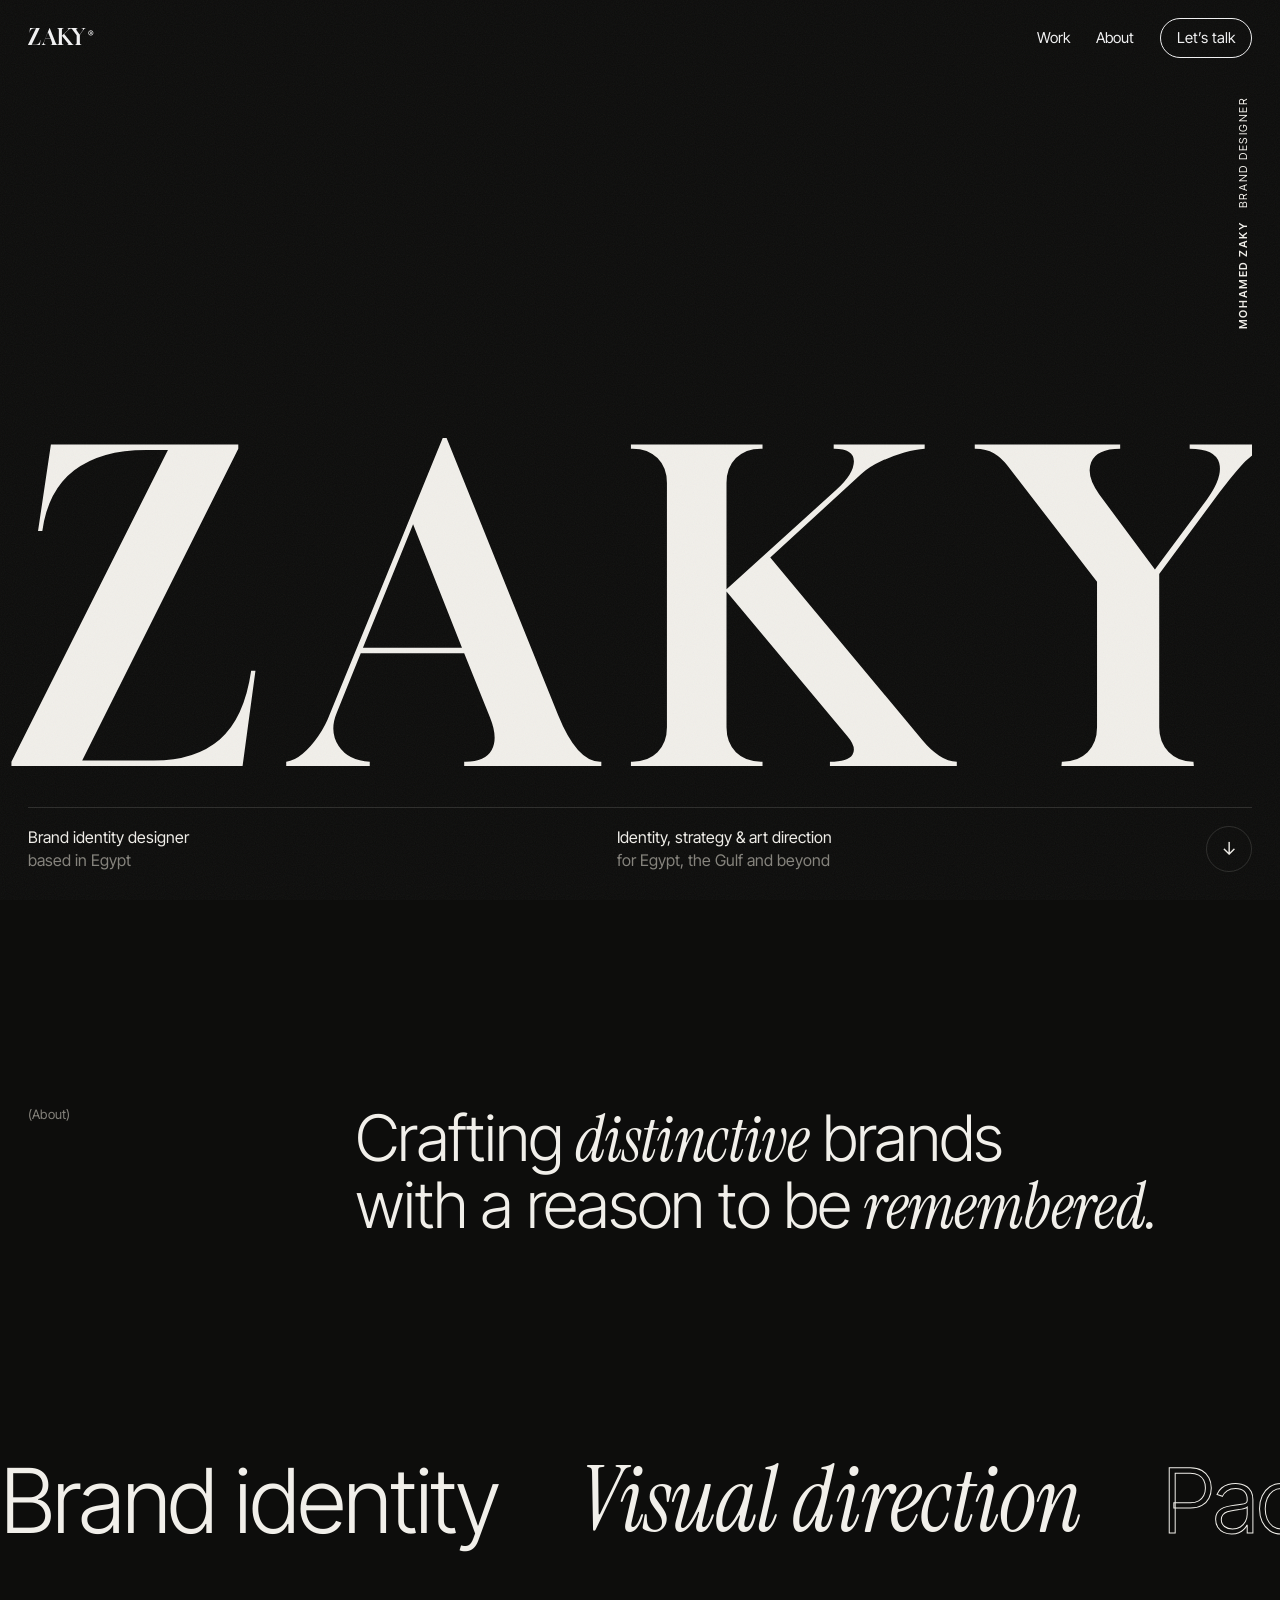
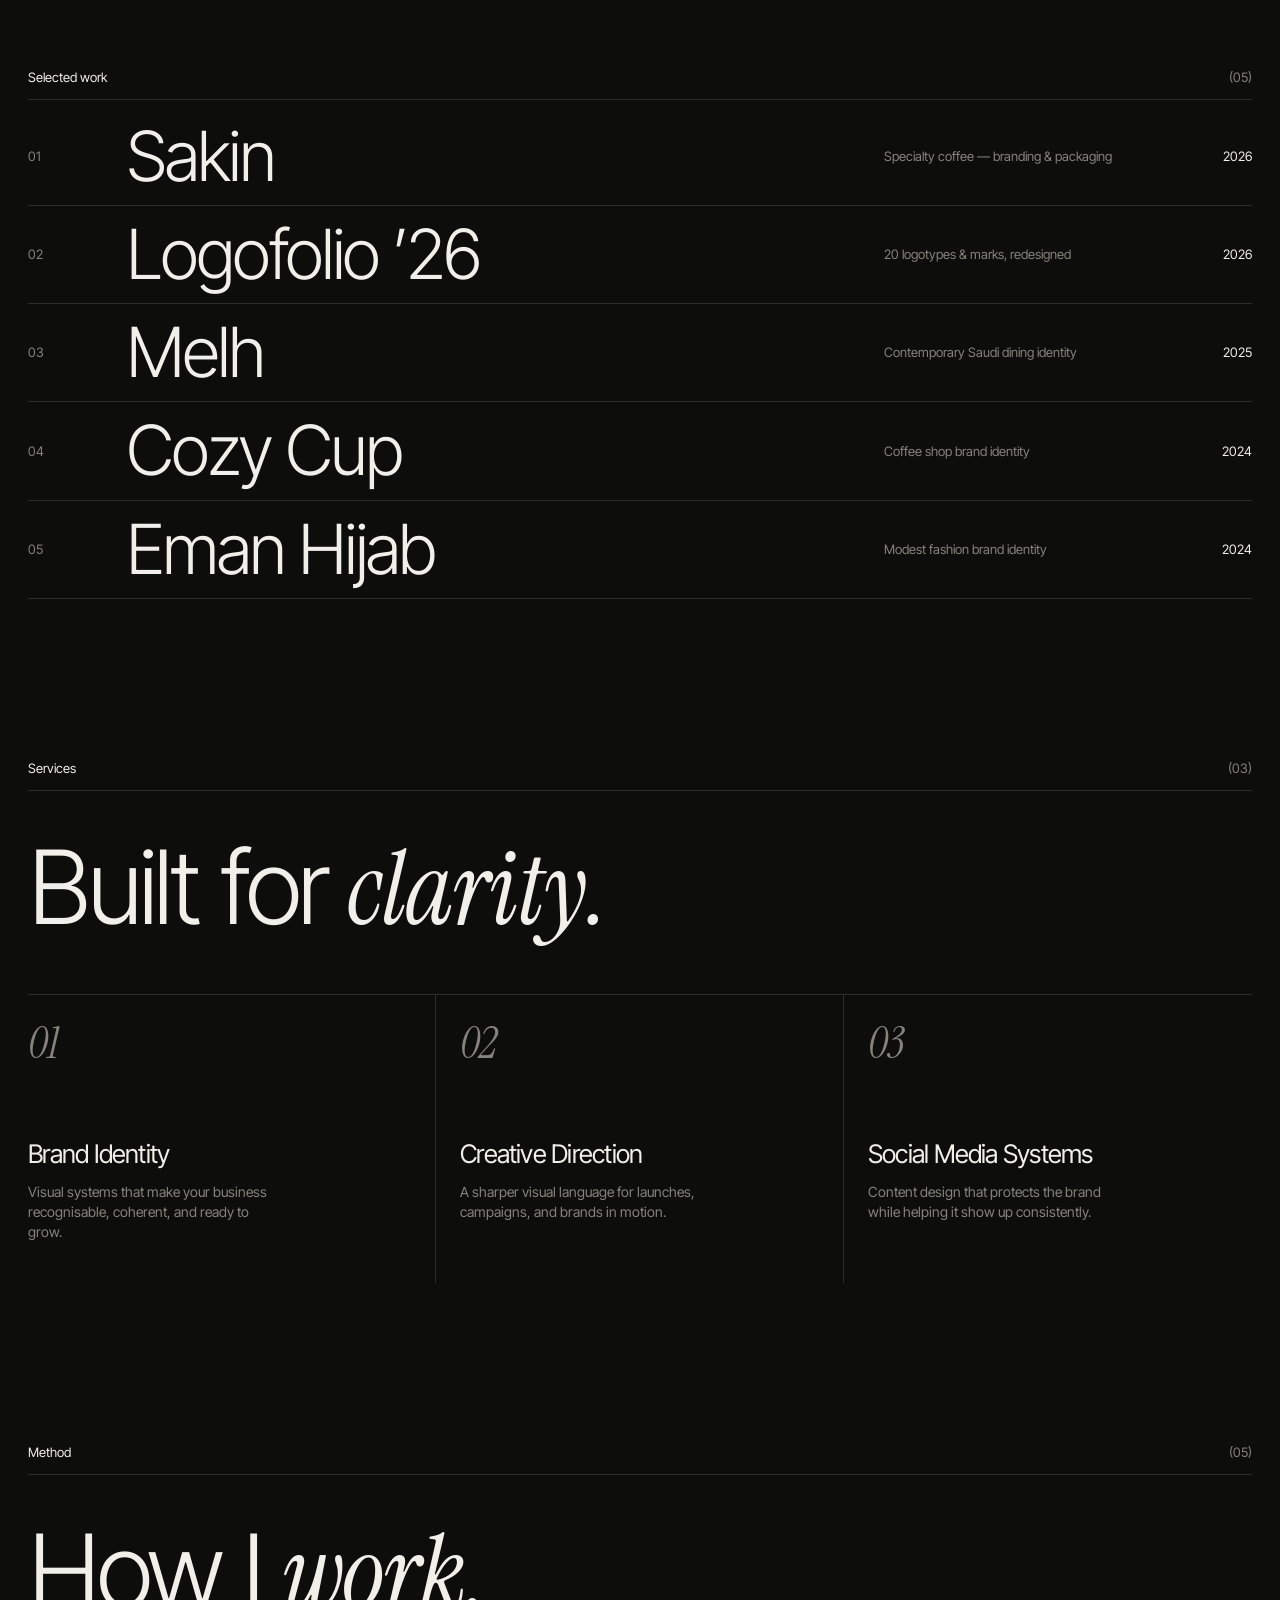
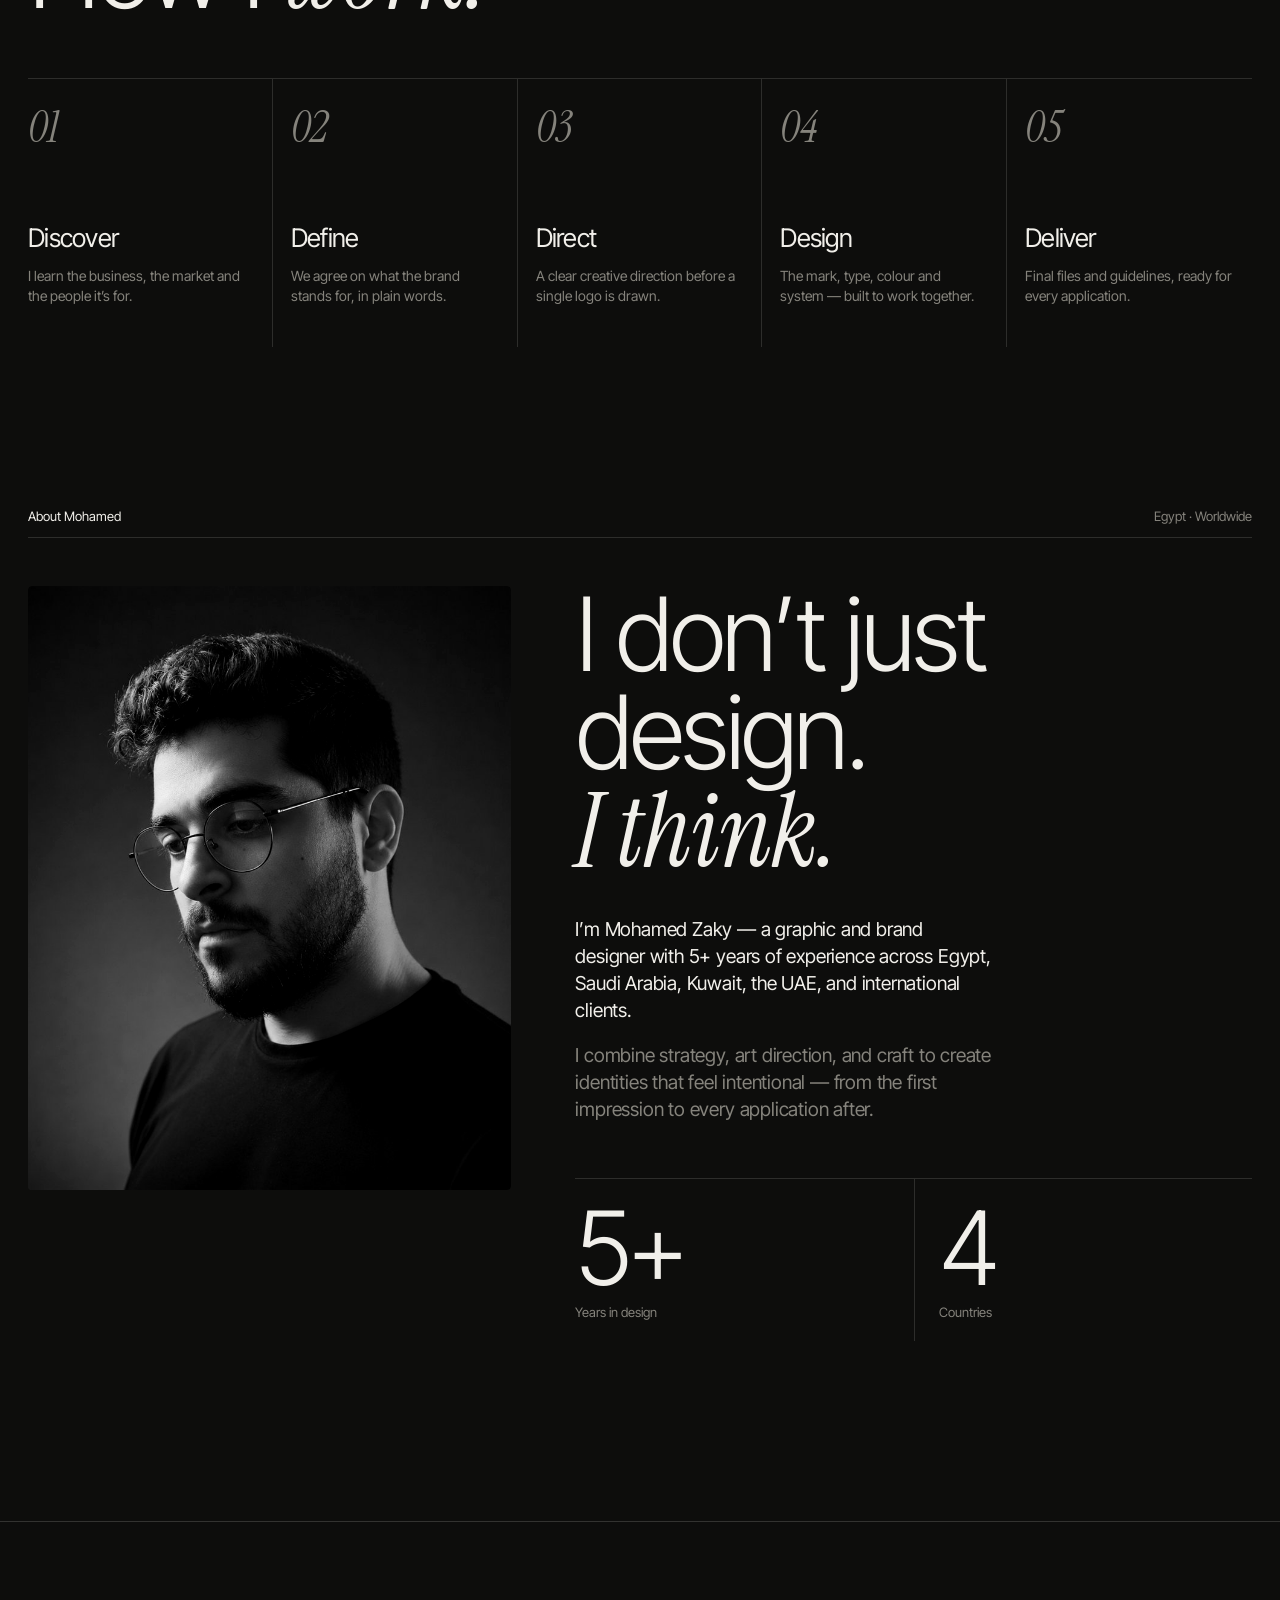
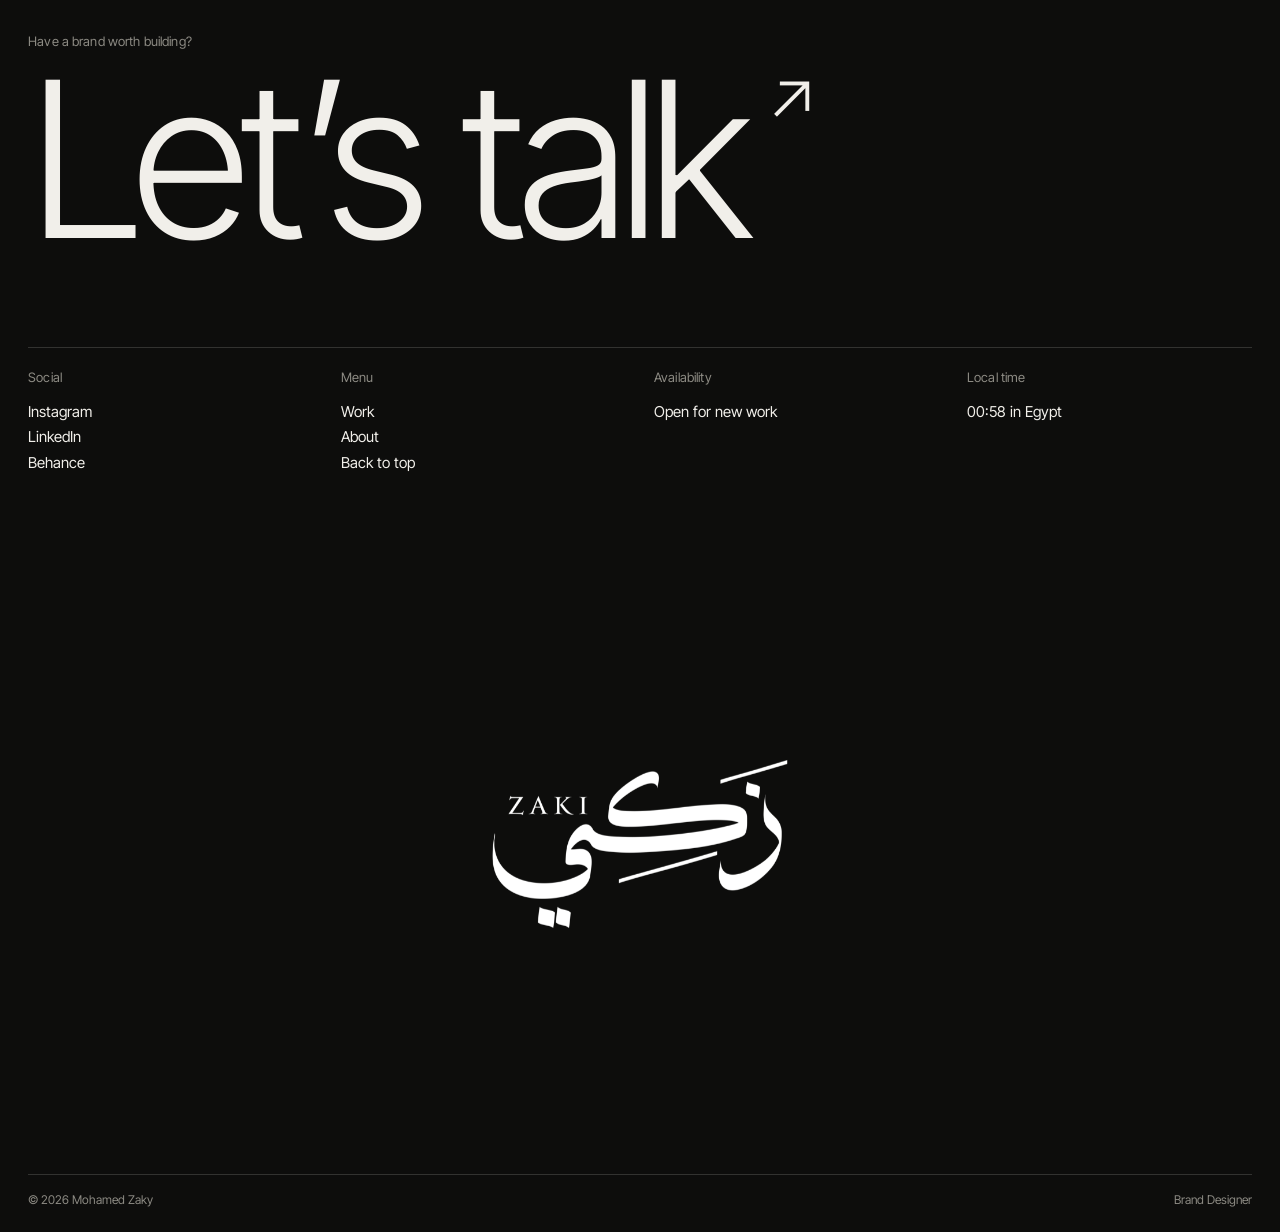
==== index.html @ 4e13d41d "New black & white portfolio based on the ZAKY identity Co-Authored-By: Claude Opus 5.5 <noreply@anth" ====
<!doctype html>
<html lang="en">
<head>
  <meta charset="UTF-8">
  <meta name="viewport" content="width=device-width, initial-scale=1">
  <title>Mohamed Zaky — Brand Identity Designer</title>
  <meta name="description" content="Mohamed Zaky is a brand identity designer from Egypt crafting distinctive identities for brands across Egypt, the Gulf and beyond.">
  <meta name="theme-color" content="#0D0D0C">
  <link rel="icon" href="assets/zaky-mark.png">
  <link rel="preconnect" href="https://fonts.googleapis.com">
  <link rel="preconnect" href="https://fonts.gstatic.com" crossorigin>
  <link href="https://fonts.googleapis.com/css2?family=Gloock&family=Instrument+Serif:ital@0;1&family=Inter+Tight:wght@300;400;500;600&display=swap" rel="stylesheet">
  <link rel="stylesheet" href="styles.css">
</head>
<body>

  <header class="site-header">
    <a class="brand" href="#top" aria-label="Mohamed Zaky — home">ZAKY<sup>®</sup></a>
    <nav class="nav" aria-label="Main">
      <a href="#work">Work</a>
      <a href="#about">About</a>
      <a class="pill" href="#contact">Let’s talk</a>
    </nav>
  </header>

  <main id="top">

    <!-- HERO -->
    <section class="hero">
      <div class="hero-side">
        <span>Mohamed Zaky</span>
        <span>Brand Designer</span>
      </div>
      <h1 class="wordmark" aria-label="Zaky">
        <span class="line"><span>Z</span><span>A</span><span>K</span><span>Y</span></span>
      </h1>
      <div class="hero-meta">
        <p><span>Brand identity designer</span><br><span class="muted">based in Egypt</span></p>
        <p><span>Identity, strategy &amp; art direction</span><br><span class="muted">for Egypt, the Gulf and beyond</span></p>
        <a class="scroll-cue" href="#work" aria-label="Scroll to work">↓</a>
      </div>
    </section>

    <!-- STATEMENT -->
    <section class="statement">
      <p class="label">(About)</p>
      <h2 class="reveal">Crafting <em>distinctive</em> brands<br> with a reason to be <em>remembered.</em></h2>
    </section>

    <!-- MARQUEE -->
    <div class="marquee" aria-hidden="true">
      <div class="marquee-track">
        <span>Brand identity</span><em>Visual direction</em><span class="outline">Packaging</span><span>Logo design</span><em>Social media systems</em><span class="outline">Art direction</span>
        <span>Brand identity</span><em>Visual direction</em><span class="outline">Packaging</span><span>Logo design</span><em>Social media systems</em><span class="outline">Art direction</span>
      </div>
    </div>

    <!-- WORK -->
    <section id="work" class="work">
      <div class="section-bar"><span>Selected work</span><span id="workCount">(00)</span></div>
      <ul class="work-list" id="workList"></ul>
      <div class="work-preview" id="workPreview" aria-hidden="true"><img alt=""></div>
    </section>

    <!-- SERVICES -->
    <section class="services">
      <div class="section-bar"><span>Services</span><span>(03)</span></div>
      <h2 class="big reveal">Built for <em>clarity.</em></h2>
      <div class="service-grid">
        <article class="reveal">
          <span class="num">01</span>
          <h3>Brand Identity</h3>
          <p>Visual systems that make your business recognisable, coherent, and ready to grow.</p>
        </article>
        <article class="reveal">
          <span class="num">02</span>
          <h3>Creative Direction</h3>
          <p>A sharper visual language for launches, campaigns, and brands in motion.</p>
        </article>
        <article class="reveal">
          <span class="num">03</span>
          <h3>Social Media Systems</h3>
          <p>Content design that protects the brand while helping it show up consistently.</p>
        </article>
      </div>
    </section>

    <!-- PROCESS -->
    <section class="process">
      <div class="section-bar"><span>Method</span><span>(05)</span></div>
      <h2 class="big reveal">How I <em>work.</em></h2>
      <ol class="steps">
        <li class="reveal"><span class="num">01</span><h3>Discover</h3><p>I learn the business, the market and the people it’s for.</p></li>
        <li class="reveal"><span class="num">02</span><h3>Define</h3><p>We agree on what the brand stands for, in plain words.</p></li>
        <li class="reveal"><span class="num">03</span><h3>Direct</h3><p>A clear creative direction before a single logo is drawn.</p></li>
        <li class="reveal"><span class="num">04</span><h3>Design</h3><p>The mark, type, colour and system — built to work together.</p></li>
        <li class="reveal"><span class="num">05</span><h3>Deliver</h3><p>Final files and guidelines, ready for every application.</p></li>
      </ol>
    </section>

    <!-- ABOUT -->
    <section id="about" class="about">
      <div class="section-bar"><span>About Mohamed</span><span>Egypt · Worldwide</span></div>
      <div class="about-grid">
        <figure class="portrait reveal">
          <img src="assets/portrait.jpg" alt="Portrait of Mohamed Zaky" loading="lazy">
        </figure>
        <div class="about-copy">
          <h2 class="big reveal">I don’t just design.<br><em>I think.</em></h2>
          <p class="reveal">I’m Mohamed Zaky — a graphic and brand designer with 5+ years of experience across Egypt, Saudi Arabia, Kuwait, the UAE, and international clients.</p>
          <p class="reveal muted">I combine strategy, art direction, and craft to create identities that feel intentional — from the first impression to every application after.</p>
          <div class="stats">
            <div><b>5+</b><span>Years in design</span></div>
            <div><b>4</b><span>Countries</span></div>
          </div>
        </div>
      </div>
    </section>

  </main>

  <!-- CONTACT -->
  <footer id="contact" class="contact">
    <p class="label">Have a brand worth building?</p>
    <a class="talk" href="https://www.instagram.com/mozakydesign/" target="_blank" rel="noopener">Let’s talk <span>↗</span></a>
    <div class="contact-grid">
      <div><span class="label">Social</span>
        <a href="https://www.instagram.com/mozakydesign/" target="_blank" rel="noopener">Instagram</a>
        <a href="https://www.linkedin.com/in/mozakydesign/" target="_blank" rel="noopener">LinkedIn</a>
        <a href="https://www.behance.net/mohamedzaky1" target="_blank" rel="noopener">Behance</a>
      </div>
      <div><span class="label">Menu</span>
        <a href="#work">Work</a><a href="#about">About</a><a href="#top">Back to top</a>
      </div>
      <div><span class="label">Availability</span><span>Open for new work</span></div>
      <div><span class="label">Local time</span><span id="localTime">—</span></div>
    </div>
    <div class="footer-mark">
      <img src="assets/zaky-mark.png" alt="Zaky — Arabic logotype" loading="lazy">
    </div>
    <div class="footer-bar"><span>© <span id="year">2026</span> Mohamed Zaky</span><span>Brand Designer</span></div>
  </footer>

  <script src="main.js"></script>
</body>
</html>
---- styles.css ----
/* ============ Tokens ============ */
:root {
  --paper: #0D0D0C;
  --ink: #F1EFEA;
  --muted: #85837C;
  --line: rgba(241, 239, 234, 0.14);
  --dark: #0D0D0C;
  --dark-ink: #F1EFEA;
  --dark-muted: #8C8A83;
  --dark-line: rgba(241, 239, 234, 0.16);

  --serif: "Instrument Serif", "Times New Roman", serif;
  --display: "Gloock", "Instrument Serif", serif;
  --sans: "Inter Tight", system-ui, -apple-system, sans-serif;

  --gutter: clamp(16px, 2.2vw, 32px);
  --ease: cubic-bezier(.2, .7, .1, 1);
}

* { box-sizing: border-box; margin: 0; padding: 0; }
html { scroll-behavior: smooth; }
body {
  background: var(--paper);
  color: var(--ink);
  font-family: var(--sans);
  font-size: 16px;
  line-height: 1.45;
  -webkit-font-smoothing: antialiased;
  overflow-x: hidden;
}
/* subtle paper grain, like the identity */
body::before {
  content: ""; position: fixed; inset: 0; pointer-events: none; z-index: 100; opacity: .05;
  background-image: url("data:image/svg+xml,%3Csvg xmlns='http://www.w3.org/2000/svg' width='160' height='160'%3E%3Cfilter id='n'%3E%3CfeTurbulence type='fractalNoise' baseFrequency='.9' numOctaves='3' stitchTiles='stitch'/%3E%3C/filter%3E%3Crect width='100%25' height='100%25' filter='url(%23n)'/%3E%3C/svg%3E");
}
a { color: inherit; text-decoration: none; }
img { display: block; max-width: 100%; }
em { font-family: var(--serif); font-style: italic; font-weight: 400; }
.muted { color: var(--muted); }
.label { font-size: 13px; color: var(--muted); letter-spacing: .01em; }

/* ============ Header ============ */
.site-header {
  position: fixed; top: 0; left: 0; right: 0; z-index: 50;
  display: flex; justify-content: space-between; align-items: center;
  padding: 18px var(--gutter);
  mix-blend-mode: difference; color: #fff;
}
.brand { font-family: var(--display); font-size: 22px; letter-spacing: .02em; }
.brand sup { font-family: var(--sans); font-size: 9px; margin-left: 2px; }
.nav { display: flex; align-items: center; gap: 26px; font-size: 15px; }
.nav a { position: relative; }
.nav a:not(.pill)::after {
  content: ""; position: absolute; left: 0; right: 0; bottom: -3px; height: 1px;
  background: currentColor; transform: scaleX(0); transform-origin: right; transition: transform .4s var(--ease);
}
.nav a:not(.pill):hover::after { transform: scaleX(1); transform-origin: left; }
.pill { border: 1px solid currentColor; border-radius: 99px; padding: 8px 16px; transition: background .3s, color .3s; }
.pill:hover { background: #fff; color: #000; }

/* ============ Hero ============ */
.hero {
  min-height: 100svh; position: relative;
  display: flex; flex-direction: column; justify-content: flex-end;
  padding: 90px var(--gutter) 28px;
}
.wordmark {
  font-family: var(--display); font-weight: 400;
  font-size: clamp(120px, 33.5vw, 620px);
  line-height: .78; letter-spacing: -0.02em;
  margin-left: -0.04em;
}
.wordmark .line { display: flex; justify-content: space-between; overflow: hidden; padding-top: .06em; }
.wordmark .line > span { display: inline-block; transform: translateY(105%); animation: rise 1.1s var(--ease) forwards; }
.wordmark .line > span:nth-child(2) { animation-delay: .08s; }
.wordmark .line > span:nth-child(3) { animation-delay: .16s; }
.wordmark .line > span:nth-child(4) { animation-delay: .24s; }
@keyframes rise { to { transform: translateY(0); } }

.hero-side {
  position: absolute; right: var(--gutter); top: 96px;
  writing-mode: vertical-rl; transform: rotate(180deg);
  display: flex; gap: 14px; font-size: 11px; letter-spacing: .14em; text-transform: uppercase;
}
.hero-side span:first-child { font-weight: 600; }

.hero-meta {
  display: grid; grid-template-columns: 1fr 1fr auto; gap: var(--gutter); align-items: end;
  margin-top: 34px; padding-top: 18px; border-top: 1px solid var(--line);
  font-size: clamp(15px, 1.25vw, 19px);
  opacity: 0; animation: fade 1s .7s forwards;
}
.scroll-cue {
  width: 46px; height: 46px; border-radius: 50%; border: 1px solid var(--line);
  display: grid; place-items: center; font-size: 18px; transition: background .3s, color .3s;
}
.scroll-cue:hover { background: var(--ink); color: var(--paper); }
@keyframes fade { to { opacity: 1; } }

/* ============ Statement ============ */
.statement { padding: clamp(100px, 16vw, 220px) var(--gutter); display: grid; grid-template-columns: 1fr 3fr; gap: var(--gutter); }
.statement h2 {
  font-family: var(--sans); font-weight: 300;
  font-size: clamp(34px, 5vw, 80px); line-height: 1.02; letter-spacing: -0.035em;
}
.statement h2 em { letter-spacing: -0.01em; }

/* ============ Marquee ============ */
.marquee { overflow: hidden; padding: 10px 0 40px; white-space: nowrap; }
.marquee-track { display: inline-flex; gap: .45em; animation: marquee 38s linear infinite; font-size: clamp(44px, 7vw, 120px); line-height: 1.05; letter-spacing: -0.035em; font-weight: 300; }
.marquee-track > * { padding-right: .45em; }
.marquee-track em { letter-spacing: -0.01em; }
.marquee .outline { color: transparent; -webkit-text-stroke: 1px var(--ink); }
@keyframes marquee { to { transform: translateX(-50%); } }

/* ============ Section bar ============ */
.section-bar {
  display: flex; justify-content: space-between; align-items: baseline;
  font-size: 13px; padding-bottom: 12px; border-bottom: 1px solid var(--line); margin-bottom: 8px;
}
.section-bar span:last-child { color: var(--muted); }
.big { font-family: var(--sans); font-weight: 300; font-size: clamp(48px, 8vw, 130px); line-height: .95; letter-spacing: -0.045em; margin: 48px 0 56px; }
.big em { letter-spacing: -0.01em; }

/* ============ Work ============ */
.work { padding: 80px var(--gutter) 40px; position: relative; }
.work-list { list-style: none; }
.work-item a {
  display: grid; grid-template-columns: 70px 1fr minmax(160px, 22%) 70px; align-items: center; gap: var(--gutter);
  padding: 14px 0; border-bottom: 1px solid var(--line);
  transition: padding .5s var(--ease), color .3s;
}
.work-item .idx { font-size: 13px; color: var(--muted); }
.work-item h3 { font-weight: 300; font-size: clamp(36px, 5.4vw, 88px); line-height: 1; letter-spacing: -0.045em; transition: transform .5s var(--ease); }
.work-item .desc { font-size: 13px; color: var(--muted); }
.work-item .year { font-size: 13px; text-align: right; }
.work-item .thumb { display: none; }
.work-list:hover .work-item a { color: rgba(241,239,234,.25); }
.work-list .work-item a:hover { color: var(--ink); }
.work-item a:hover h3 { transform: translateX(14px); font-family: var(--serif); font-style: italic; letter-spacing: -0.02em; }

.work-preview {
  position: fixed; left: 0; top: 0; z-index: 40; pointer-events: none;
  width: clamp(260px, 26vw, 420px); aspect-ratio: 4 / 3; overflow: hidden; border-radius: 4px;
  opacity: 0; transform: translate(-50%, -50%) scale(.85); transition: opacity .3s, transform .4s var(--ease);
}
.work-preview.on { opacity: 1; transform: translate(-50%, -50%) scale(1); }
.work-preview img { width: 100%; height: 100%; object-fit: cover; }

/* ============ Services ============ */
.services, .process, .about { padding: 120px var(--gutter) 40px; }
.service-grid { display: grid; grid-template-columns: repeat(3, 1fr); border-top: 1px solid var(--line); }
.service-grid article { padding: 26px 24px 40px 0; border-right: 1px solid var(--line); }
.service-grid article + article { padding-left: 24px; }
.service-grid article:last-child { border-right: 0; }
.num { font-family: var(--serif); font-style: italic; font-size: 44px; line-height: 1; display: block; margin-bottom: 70px; color: var(--muted); }
.service-grid h3, .steps h3 { font-weight: 400; font-size: clamp(22px, 2vw, 30px); letter-spacing: -0.03em; margin-bottom: 10px; }
.service-grid p, .steps p { color: var(--muted); font-size: 14px; max-width: 32ch; }

/* ============ Process ============ */
.steps { list-style: none; display: grid; grid-template-columns: repeat(5, 1fr); border-top: 1px solid var(--line); }
.steps li { padding: 26px 18px 40px 0; border-right: 1px solid var(--line); }
.steps li + li { padding-left: 18px; }
.steps li:last-child { border-right: 0; }

/* ============ About ============ */
.about-grid { display: grid; grid-template-columns: 5fr 7fr; gap: clamp(24px, 5vw, 90px); margin-top: 48px; align-items: start; }
.portrait { aspect-ratio: 4 / 5; overflow: hidden; border-radius: 4px; background: #1a1a18; }
.portrait img { width: 100%; height: 100%; object-fit: cover; filter: grayscale(1) contrast(1.05); transition: transform 1.2s var(--ease); }
.portrait:hover img { transform: scale(1.04); }
.about-copy .big { margin-top: 0; margin-bottom: 36px; }
.about-copy p { font-size: clamp(17px, 1.5vw, 22px); line-height: 1.4; max-width: 38ch; margin-bottom: 18px; letter-spacing: -0.01em; }
.stats { display: grid; grid-template-columns: repeat(2, 1fr); margin-top: 56px; border-top: 1px solid var(--line); }
.stats div { padding: 18px 0; }
.stats div + div { border-left: 1px solid var(--line); padding-left: 24px; }
.stats b { display: block; font-weight: 300; font-size: clamp(64px, 8vw, 120px); line-height: 1; letter-spacing: -0.06em; }
.stats span { font-size: 13px; color: var(--muted); }

/* ============ Contact / Footer (dark) ============ */
.contact {
  background: var(--dark); color: var(--dark-ink); border-top: 1px solid var(--dark-line);
  margin-top: 140px; padding: 110px var(--gutter) 24px;
}
.contact .label { color: var(--dark-muted); display: block; margin-bottom: 10px; }
.talk { display: inline-flex; align-items: flex-start; gap: .1em; font-weight: 300; font-size: clamp(80px, 17vw, 300px); line-height: .9; letter-spacing: -0.06em; transition: font-style .3s; }
.talk span { font-size: .3em; margin-top: .25em; transition: transform .5s var(--ease); }
.talk:hover span { transform: translate(8px, -8px); }
.talk:hover { font-family: var(--serif); font-style: italic; letter-spacing: -0.03em; }
.contact-grid { display: grid; grid-template-columns: repeat(4, 1fr); gap: var(--gutter); margin-top: 90px; padding-top: 20px; border-top: 1px solid var(--dark-line); font-size: 15px; }
.contact-grid > div { display: flex; flex-direction: column; gap: 4px; }
.contact-grid a:hover { text-decoration: underline; text-underline-offset: 3px; }
.footer-mark { display: flex; justify-content: center; padding: 110px 0 70px; }
.footer-mark img { width: min(520px, 70vw); mix-blend-mode: screen; }
.footer-bar { display: flex; justify-content: space-between; font-size: 12px; color: var(--dark-muted); border-top: 1px solid var(--dark-line); padding-top: 16px; }

/* ============ Reveal ============ */
.reveal { opacity: 0; transform: translateY(30px); transition: opacity 1s var(--ease), transform 1s var(--ease); }
.reveal.in { opacity: 1; transform: none; }

/* ============ Responsive ============ */
@media (max-width: 900px) {
  .statement { grid-template-columns: 1fr; }
  .service-grid, .steps { grid-template-columns: 1fr; }
  .service-grid article, .steps li { border-right: 0; border-bottom: 1px solid var(--line); padding: 22px 0 30px !important; display: grid; grid-template-columns: 70px 1fr; column-gap: 12px; }
  .service-grid .num, .steps .num { margin: 0; grid-row: span 2; font-size: 34px; }
  .about-grid { grid-template-columns: 1fr; }
  .portrait { max-width: 460px; }
  .contact-grid { grid-template-columns: 1fr 1fr; row-gap: 32px; }
}
@media (max-width: 640px) {
  .nav { gap: 16px; font-size: 14px; }
  .nav a[href="#about"] { display: none; }
  .hero-side { display: none; }
  .hero { min-height: 72svh; padding-top: 120px; }
  .hero-meta { grid-template-columns: 1fr; gap: 14px; }
  .scroll-cue { display: none; }
  .work-item a { grid-template-columns: 1fr auto; row-gap: 8px; padding: 18px 0; }
  .work-item .idx { display: none; }
  .work-item .desc { grid-column: 1; }
  .work-item .year { grid-row: 1; grid-column: 2; }
  .work-item .thumb { display: block; grid-column: 1 / -1; grid-row: 3; aspect-ratio: 16 / 10; overflow: hidden; border-radius: 4px; }
  .work-item .thumb img { width: 100%; height: 100%; object-fit: cover; }
  .work-list:hover .work-item a { color: inherit; }
  .stats div + div { padding-left: 16px; }
}
@media (prefers-reduced-motion: reduce) {
  *, *::before, *::after { animation-duration: .01ms !important; animation-iteration-count: 1 !important; transition-duration: .01ms !important; }
  .reveal { opacity: 1; transform: none; }
}
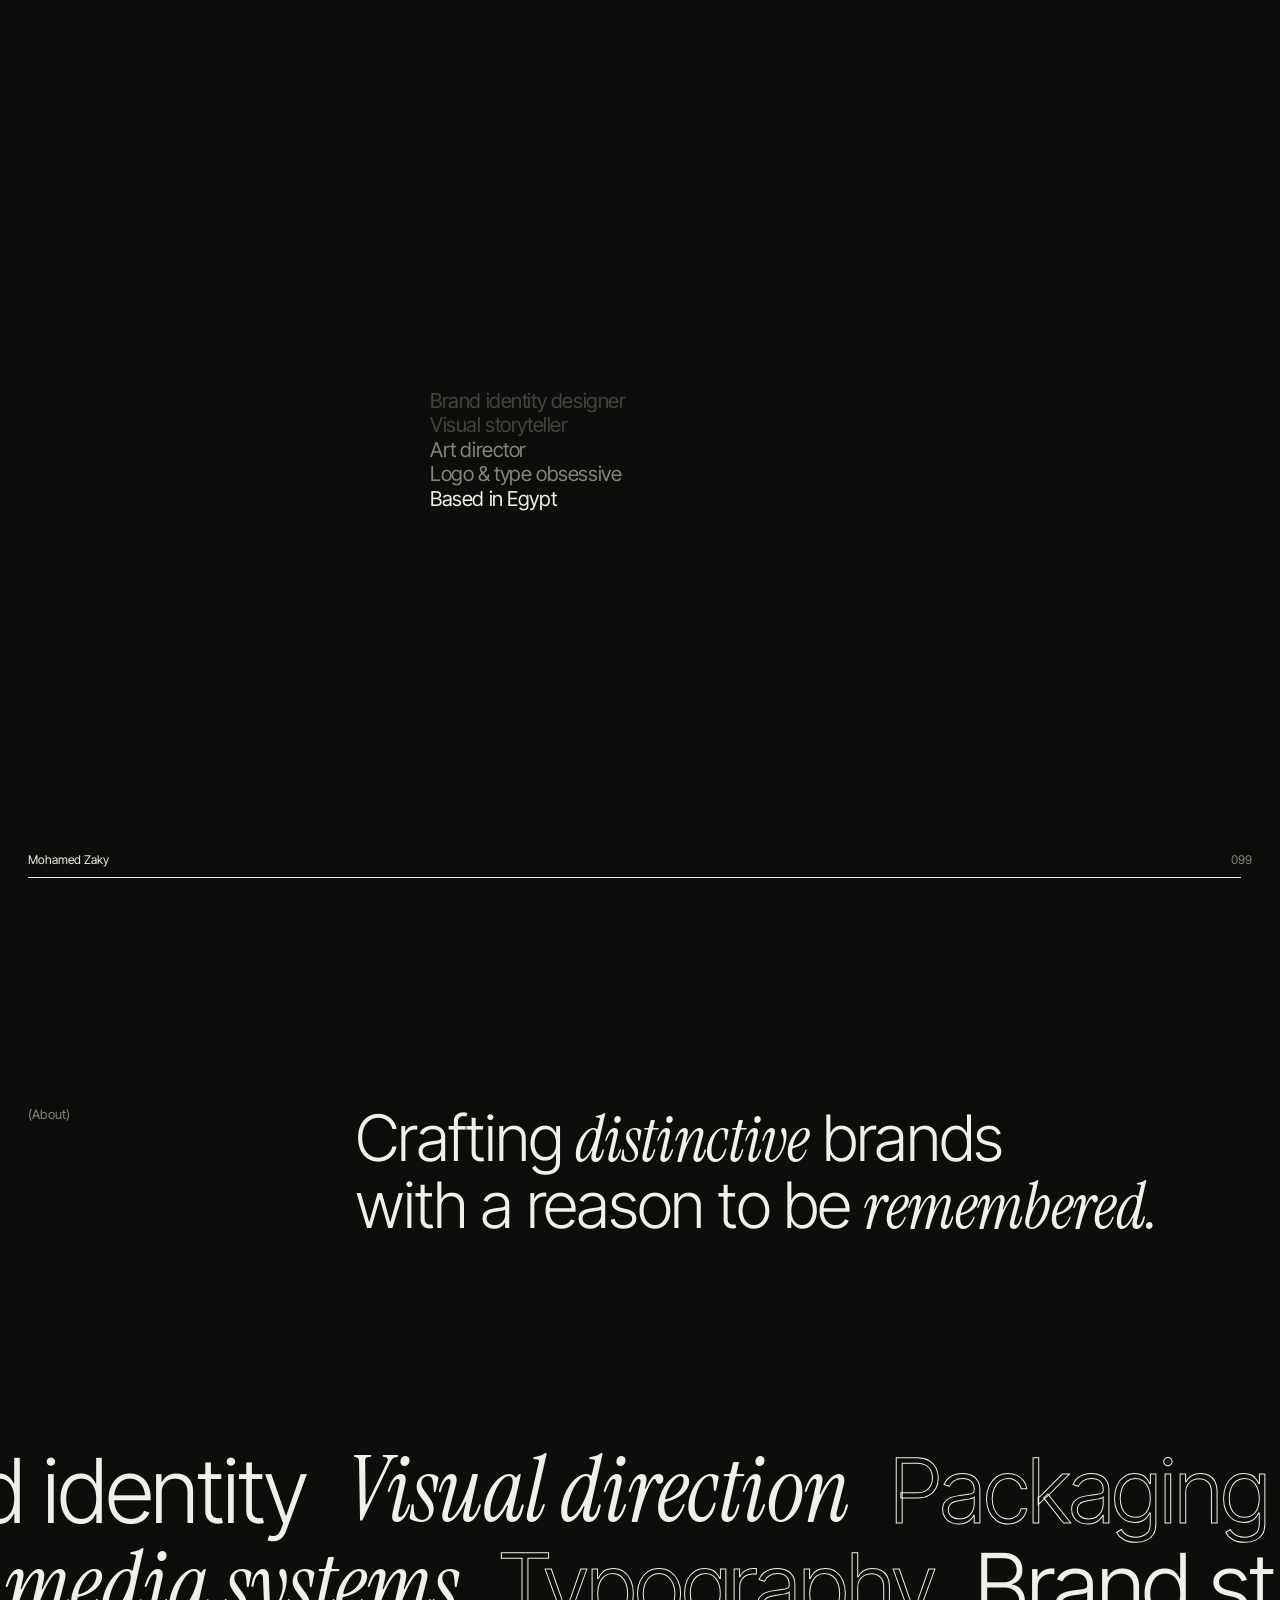
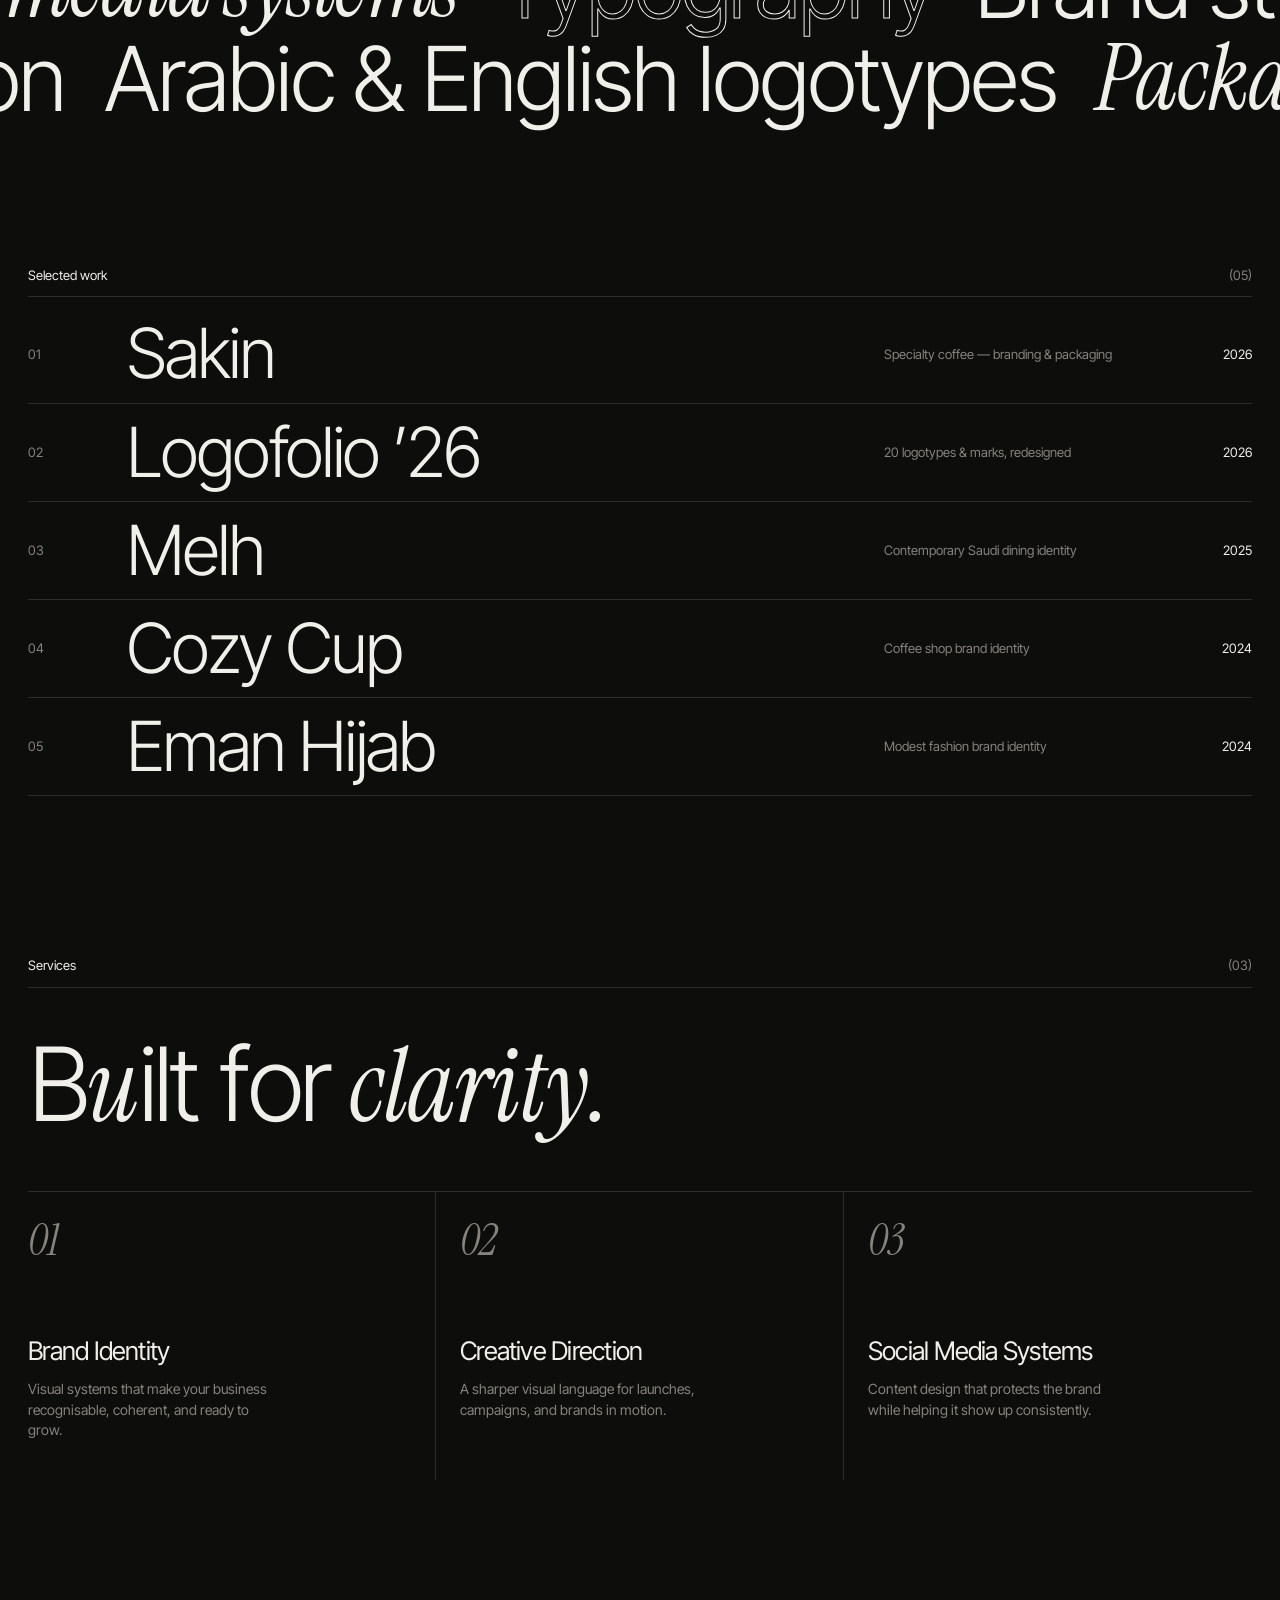
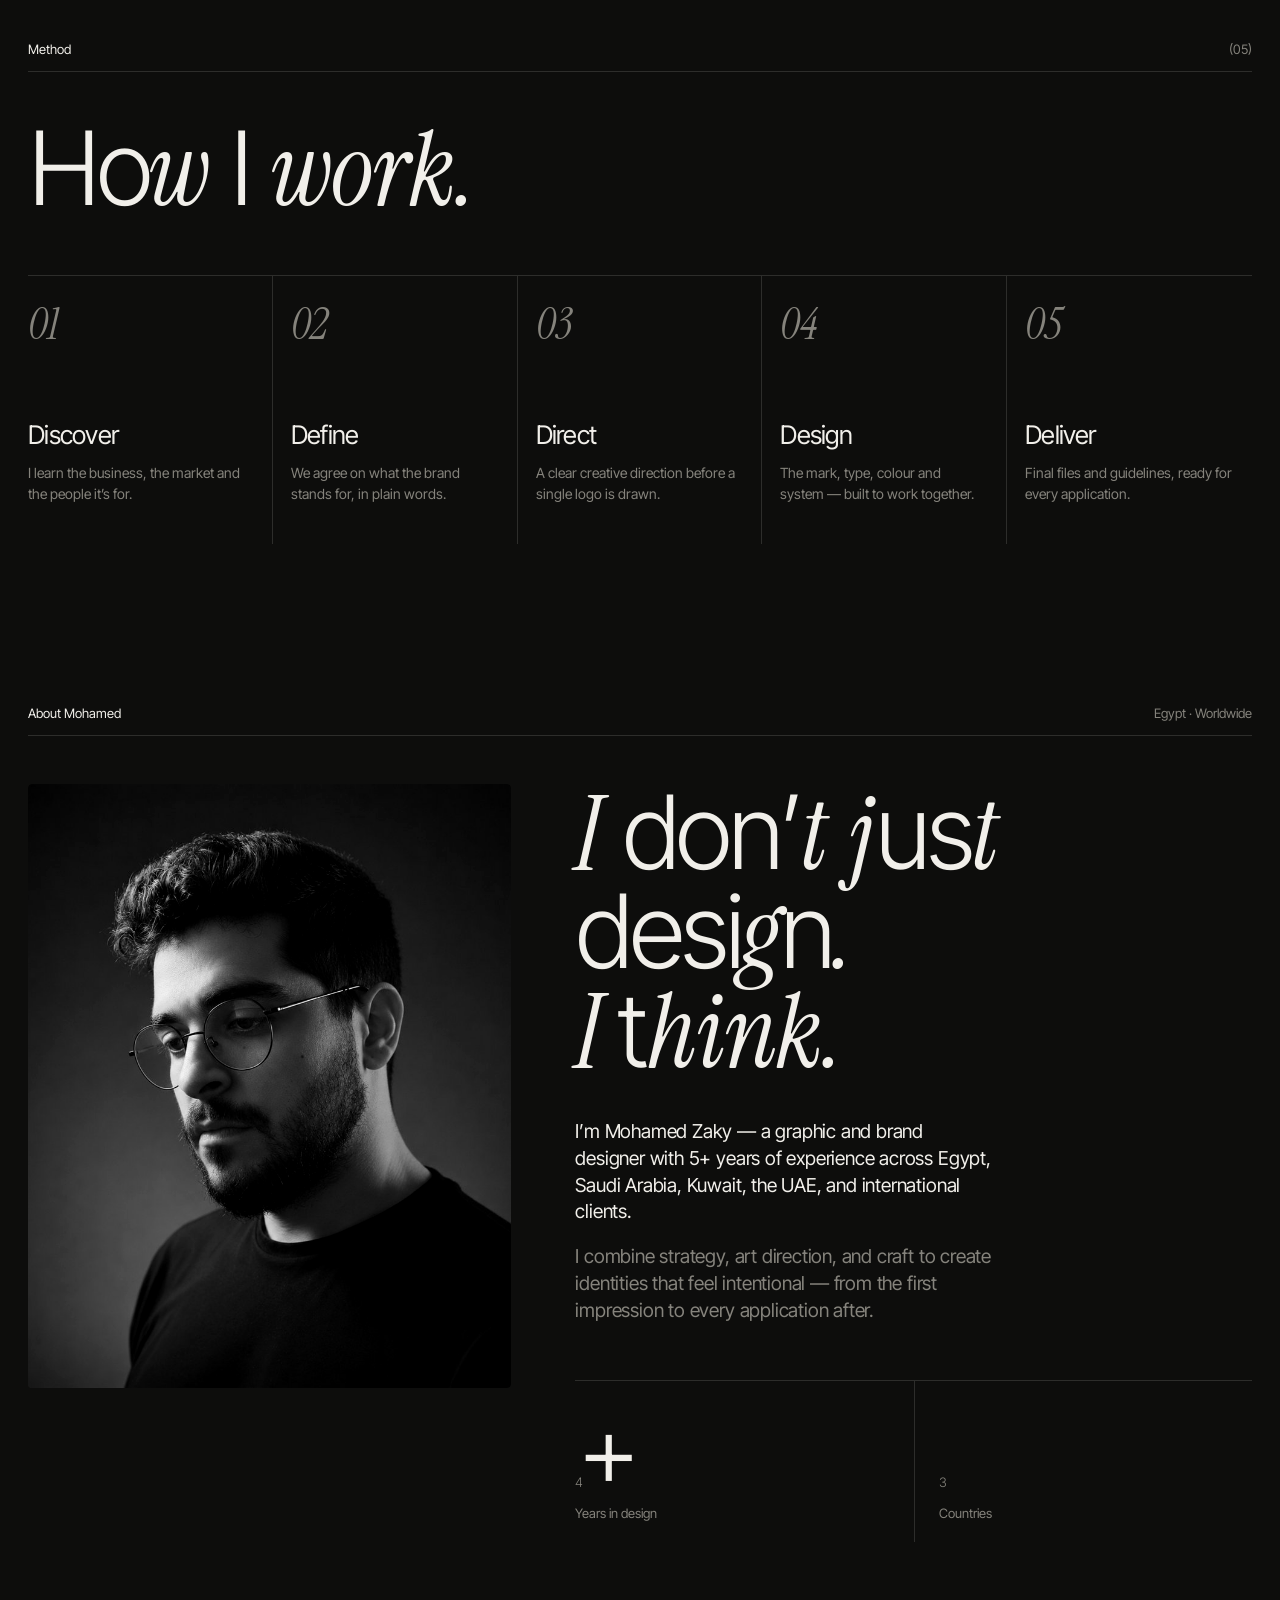
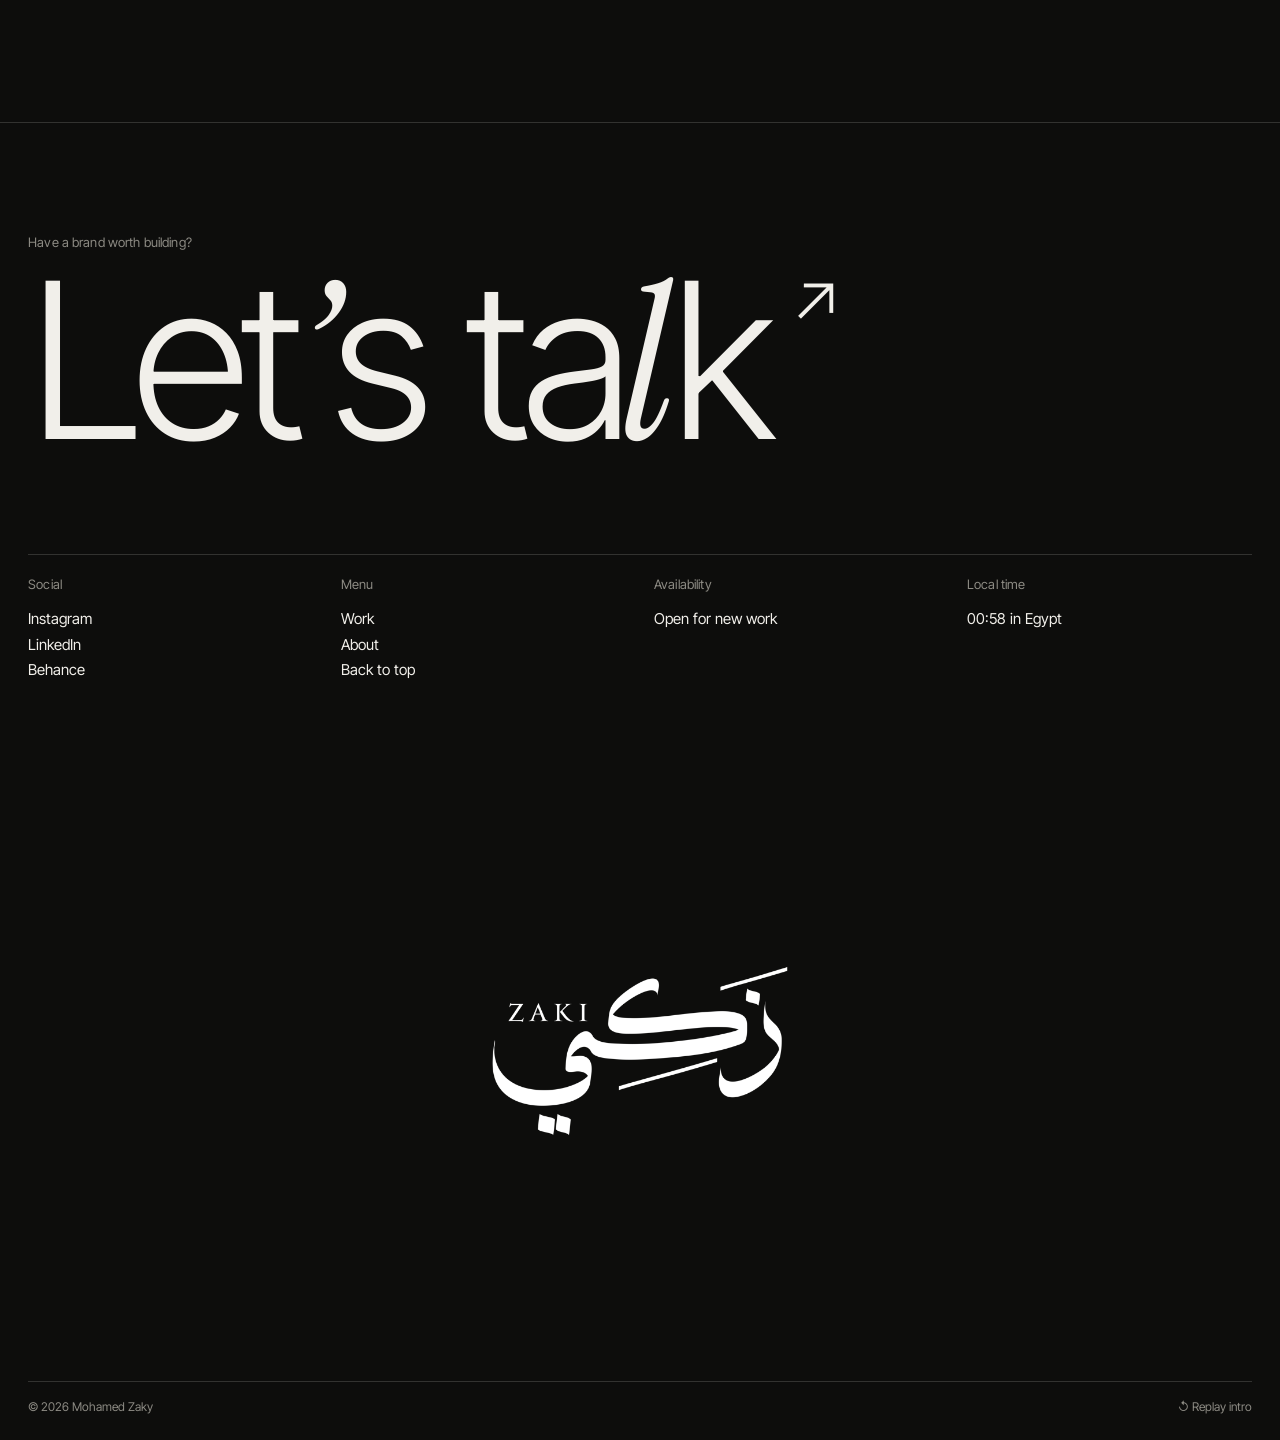
==== commit 43d2ad93: "Add animations: intro loader, smooth scroll, letter flicker, scroll rails, project colour hover Co-A" ====
--- a/index.html
+++ b/index.html
@@ -13,6 +13,12 @@
   <link rel="stylesheet" href="styles.css">
 </head>
 <body>
+
+  <!-- INTRO -->
+  <div class="intro" id="intro" aria-hidden="true">
+    <ul class="intro-words" id="introWords"></ul>
+    <div class="intro-bar"><span>Mohamed Zaky</span><span class="intro-count" id="introCount">000</span><i id="introLine"></i></div>
+  </div>
 
   <header class="site-header">
     <a class="brand" href="#top" aria-label="Mohamed Zaky — home">ZAKY<sup>®</sup></a>
@@ -35,7 +41,7 @@
         <span class="line"><span>Z</span><span>A</span><span>K</span><span>Y</span></span>
       </h1>
       <div class="hero-meta">
-        <p><span>Brand identity designer</span><br><span class="muted">based in Egypt</span></p>
+        <p><span class="cycle" id="roleCycle">Brand identity designer</span><br><span class="muted">based in Egypt</span></p>
         <p><span>Identity, strategy &amp; art direction</span><br><span class="muted">for Egypt, the Gulf and beyond</span></p>
         <a class="scroll-cue" href="#work" aria-label="Scroll to work">↓</a>
       </div>
@@ -44,15 +50,14 @@
     <!-- STATEMENT -->
     <section class="statement">
       <p class="label">(About)</p>
-      <h2 class="reveal">Crafting <em>distinctive</em> brands<br> with a reason to be <em>remembered.</em></h2>
+      <h2 class="light-up" id="statement">Crafting <em>distinctive</em> brands<br> with a reason to be <em>remembered.</em></h2>
     </section>
 
-    <!-- MARQUEE -->
-    <div class="marquee" aria-hidden="true">
-      <div class="marquee-track">
-        <span>Brand identity</span><em>Visual direction</em><span class="outline">Packaging</span><span>Logo design</span><em>Social media systems</em><span class="outline">Art direction</span>
-        <span>Brand identity</span><em>Visual direction</em><span class="outline">Packaging</span><span>Logo design</span><em>Social media systems</em><span class="outline">Art direction</span>
-      </div>
+    <!-- RAILS -->
+    <div class="rails" aria-hidden="true">
+      <div class="rail" data-dir="-1"><div class="rail-track"><span>Brand identity</span><em>Visual direction</em><span class="outline">Packaging</span><span>Logo design</span><em>Art direction</em></div></div>
+      <div class="rail" data-dir="1"><div class="rail-track"><em>Social media systems</em><span class="outline">Typography</span><span>Brand strategy</span><em>Naming</em><span class="outline">Guidelines</span></div></div>
+      <div class="rail" data-dir="-1"><div class="rail-track"><span>Arabic &amp; English logotypes</span><em>Packaging</em><span class="outline">Brand identity</span><span>Creative direction</span></div></div>
     </div>
 
     <!-- WORK -->
@@ -65,7 +70,7 @@
     <!-- SERVICES -->
     <section class="services">
       <div class="section-bar"><span>Services</span><span>(03)</span></div>
-      <h2 class="big reveal">Built for <em>clarity.</em></h2>
+      <h2 class="big" data-flip data-keep="1">Built for <em>clarity.</em></h2>
       <div class="service-grid">
         <article class="reveal">
           <span class="num">01</span>
@@ -88,7 +93,7 @@
     <!-- PROCESS -->
     <section class="process">
       <div class="section-bar"><span>Method</span><span>(05)</span></div>
-      <h2 class="big reveal">How I <em>work.</em></h2>
+      <h2 class="big" data-flip data-keep="2">How I <em>work.</em></h2>
       <ol class="steps">
         <li class="reveal"><span class="num">01</span><h3>Discover</h3><p>I learn the business, the market and the people it’s for.</p></li>
         <li class="reveal"><span class="num">02</span><h3>Define</h3><p>We agree on what the brand stands for, in plain words.</p></li>
@@ -106,12 +111,12 @@
           <img src="assets/portrait.jpg" alt="Portrait of Mohamed Zaky" loading="lazy">
         </figure>
         <div class="about-copy">
-          <h2 class="big reveal">I don’t just design.<br><em>I think.</em></h2>
+          <h2 class="big" data-flip data-keep="4,9">I don’t just design.<br><em>I think.</em></h2>
           <p class="reveal">I’m Mohamed Zaky — a graphic and brand designer with 5+ years of experience across Egypt, Saudi Arabia, Kuwait, the UAE, and international clients.</p>
           <p class="reveal muted">I combine strategy, art direction, and craft to create identities that feel intentional — from the first impression to every application after.</p>
           <div class="stats">
-            <div><b>5+</b><span>Years in design</span></div>
-            <div><b>4</b><span>Countries</span></div>
+            <div><b><span data-count="5">0</span>+</b><span>Years in design</span></div>
+            <div><b><span data-count="4">0</span></b><span>Countries</span></div>
           </div>
         </div>
       </div>
@@ -122,7 +127,7 @@
   <!-- CONTACT -->
   <footer id="contact" class="contact">
     <p class="label">Have a brand worth building?</p>
-    <a class="talk" href="https://www.instagram.com/mozakydesign/" target="_blank" rel="noopener">Let’s talk <span>↗</span></a>
+    <a class="talk" href="https://www.instagram.com/mozakydesign/" target="_blank" rel="noopener"><span class="talk-text" data-flip data-keep="5">Let’s talk</span> <span class="arrow">↗</span></a>
     <div class="contact-grid">
       <div><span class="label">Social</span>
         <a href="https://www.instagram.com/mozakydesign/" target="_blank" rel="noopener">Instagram</a>
@@ -138,9 +143,10 @@
     <div class="footer-mark">
       <img src="assets/zaky-mark.png" alt="Zaky — Arabic logotype" loading="lazy">
     </div>
-    <div class="footer-bar"><span>© <span id="year">2026</span> Mohamed Zaky</span><span>Brand Designer</span></div>
+    <div class="footer-bar"><span>© <span id="year">2026</span> Mohamed Zaky</span><button class="replay" id="replayIntro" type="button">↺ Replay intro</button></div>
   </footer>
 
+  <script src="vendor/lenis.min.js"></script>
   <script src="main.js"></script>
 </body>
 </html>
--- a/styles.css
+++ b/styles.css
@@ -71,7 +71,8 @@
   margin-left: -0.04em;
 }
 .wordmark .line { display: flex; justify-content: space-between; overflow: hidden; padding-top: .06em; }
-.wordmark .line > span { display: inline-block; transform: translateY(105%); animation: rise 1.1s var(--ease) forwards; }
+.wordmark .line > span { display: inline-block; transform: translateY(105%); transition: font-family .2s; cursor: default; }
+body.ready .wordmark .line > span { animation: rise 1.1s var(--ease) forwards; }
 .wordmark .line > span:nth-child(2) { animation-delay: .08s; }
 .wordmark .line > span:nth-child(3) { animation-delay: .16s; }
 .wordmark .line > span:nth-child(4) { animation-delay: .24s; }
@@ -88,8 +89,9 @@
   display: grid; grid-template-columns: 1fr 1fr auto; gap: var(--gutter); align-items: end;
   margin-top: 34px; padding-top: 18px; border-top: 1px solid var(--line);
   font-size: clamp(15px, 1.25vw, 19px);
-  opacity: 0; animation: fade 1s .7s forwards;
-}
+  opacity: 0;
+}
+body.ready .hero-meta { animation: fade 1s .7s forwards; }
 .scroll-cue {
   width: 46px; height: 46px; border-radius: 50%; border: 1px solid var(--line);
   display: grid; place-items: center; font-size: 18px; transition: background .3s, color .3s;
@@ -183,9 +185,8 @@
 }
 .contact .label { color: var(--dark-muted); display: block; margin-bottom: 10px; }
 .talk { display: inline-flex; align-items: flex-start; gap: .1em; font-weight: 300; font-size: clamp(80px, 17vw, 300px); line-height: .9; letter-spacing: -0.06em; transition: font-style .3s; }
-.talk span { font-size: .3em; margin-top: .25em; transition: transform .5s var(--ease); }
-.talk:hover span { transform: translate(8px, -8px); }
-.talk:hover { font-family: var(--serif); font-style: italic; letter-spacing: -0.03em; }
+.talk .arrow { font-size: .3em; margin-top: .25em; transition: transform .5s var(--ease); }
+.talk:hover .arrow { transform: translate(8px, -8px); }
 .contact-grid { display: grid; grid-template-columns: repeat(4, 1fr); gap: var(--gutter); margin-top: 90px; padding-top: 20px; border-top: 1px solid var(--dark-line); font-size: 15px; }
 .contact-grid > div { display: flex; flex-direction: column; gap: 4px; }
 .contact-grid a:hover { text-decoration: underline; text-underline-offset: 3px; }
@@ -227,3 +228,60 @@
   *, *::before, *::after { animation-duration: .01ms !important; animation-iteration-count: 1 !important; transition-duration: .01ms !important; }
   .reveal { opacity: 1; transform: none; }
 }
+
+/* ============ Intro ============ */
+.intro {
+  position: fixed; inset: 0; z-index: 200; background: var(--paper); color: var(--ink);
+  display: flex; align-items: center; justify-content: center;
+  transition: transform 1.1s cubic-bezier(.77,0,.18,1);
+}
+.intro.out { transform: translateY(-100%); }
+.intro.gone { display: none; }
+.intro-words { list-style: none; font-size: clamp(18px, 1.6vw, 26px); line-height: 1.2; letter-spacing: -0.02em; min-width: min(420px, 80vw); }
+.intro-words li { color: var(--muted); opacity: .45; transition: opacity .4s, color .4s; }
+.intro-words li.now { color: var(--ink); opacity: 1; }
+.intro-bar { position: absolute; left: var(--gutter); right: var(--gutter); bottom: 22px; display: flex; justify-content: space-between; font-size: 12px; padding-bottom: 10px; }
+.intro-bar i { position: absolute; left: 0; bottom: 0; height: 1px; width: 0; background: var(--ink); }
+.intro-count { font-variant-numeric: tabular-nums; color: var(--muted); }
+html.intro-lock, html.intro-lock body { overflow: hidden; }
+
+/* ============ Header hide on scroll ============ */
+.site-header { transition: transform .5s var(--ease); }
+.site-header.hide { transform: translateY(-110%); }
+
+/* ============ Cycling role ============ */
+.cycle { display: inline-block; min-width: 12ch; }
+
+/* ============ Statement light-up ============ */
+.light-up .w { opacity: .16; transition: opacity .25s linear; }
+.light-up .w.on { opacity: 1; }
+
+/* ============ Rails ============ */
+.rails { overflow: hidden; padding: 0 0 60px; }
+.rail { white-space: nowrap; font-size: clamp(44px, 7vw, 120px); line-height: 1.04; letter-spacing: -0.035em; font-weight: 300; }
+.rail-track { display: inline-flex; will-change: transform; }
+.rail-track > * { padding-right: .45em; }
+.rail em { letter-spacing: -0.01em; }
+.rail .outline { color: transparent; -webkit-text-stroke: 1px var(--ink); }
+
+/* ============ Letter flicker ============ */
+[data-flip] .ch { display: inline-block; }
+[data-flip] .ch.alt { font-family: var(--serif); font-style: italic; font-weight: 400; letter-spacing: -0.01em; }
+[data-flip] em .ch.alt { font-family: var(--sans); font-style: normal; font-weight: 300; }
+[data-flip] .wd { display: inline-block; white-space: nowrap; }
+
+/* ============ Hero hover letter ============ */
+.wordmark .line > span.swap { font-family: var(--serif); font-style: italic; }
+
+/* ============ Work colour + stagger ============ */
+body { transition: background-color .6s var(--ease); }
+.work-item.reveal { transform: translateY(40px); }
+.work-item.reveal.in { transform: none; }
+
+/* ============ Replay ============ */
+.replay { background: none; border: 0; color: inherit; font: inherit; cursor: pointer; }
+.replay:hover { color: var(--dark-ink); }
+
+/* Lenis */
+html.lenis, html.lenis body { height: auto; }
+.lenis.lenis-smooth { scroll-behavior: auto !important; }
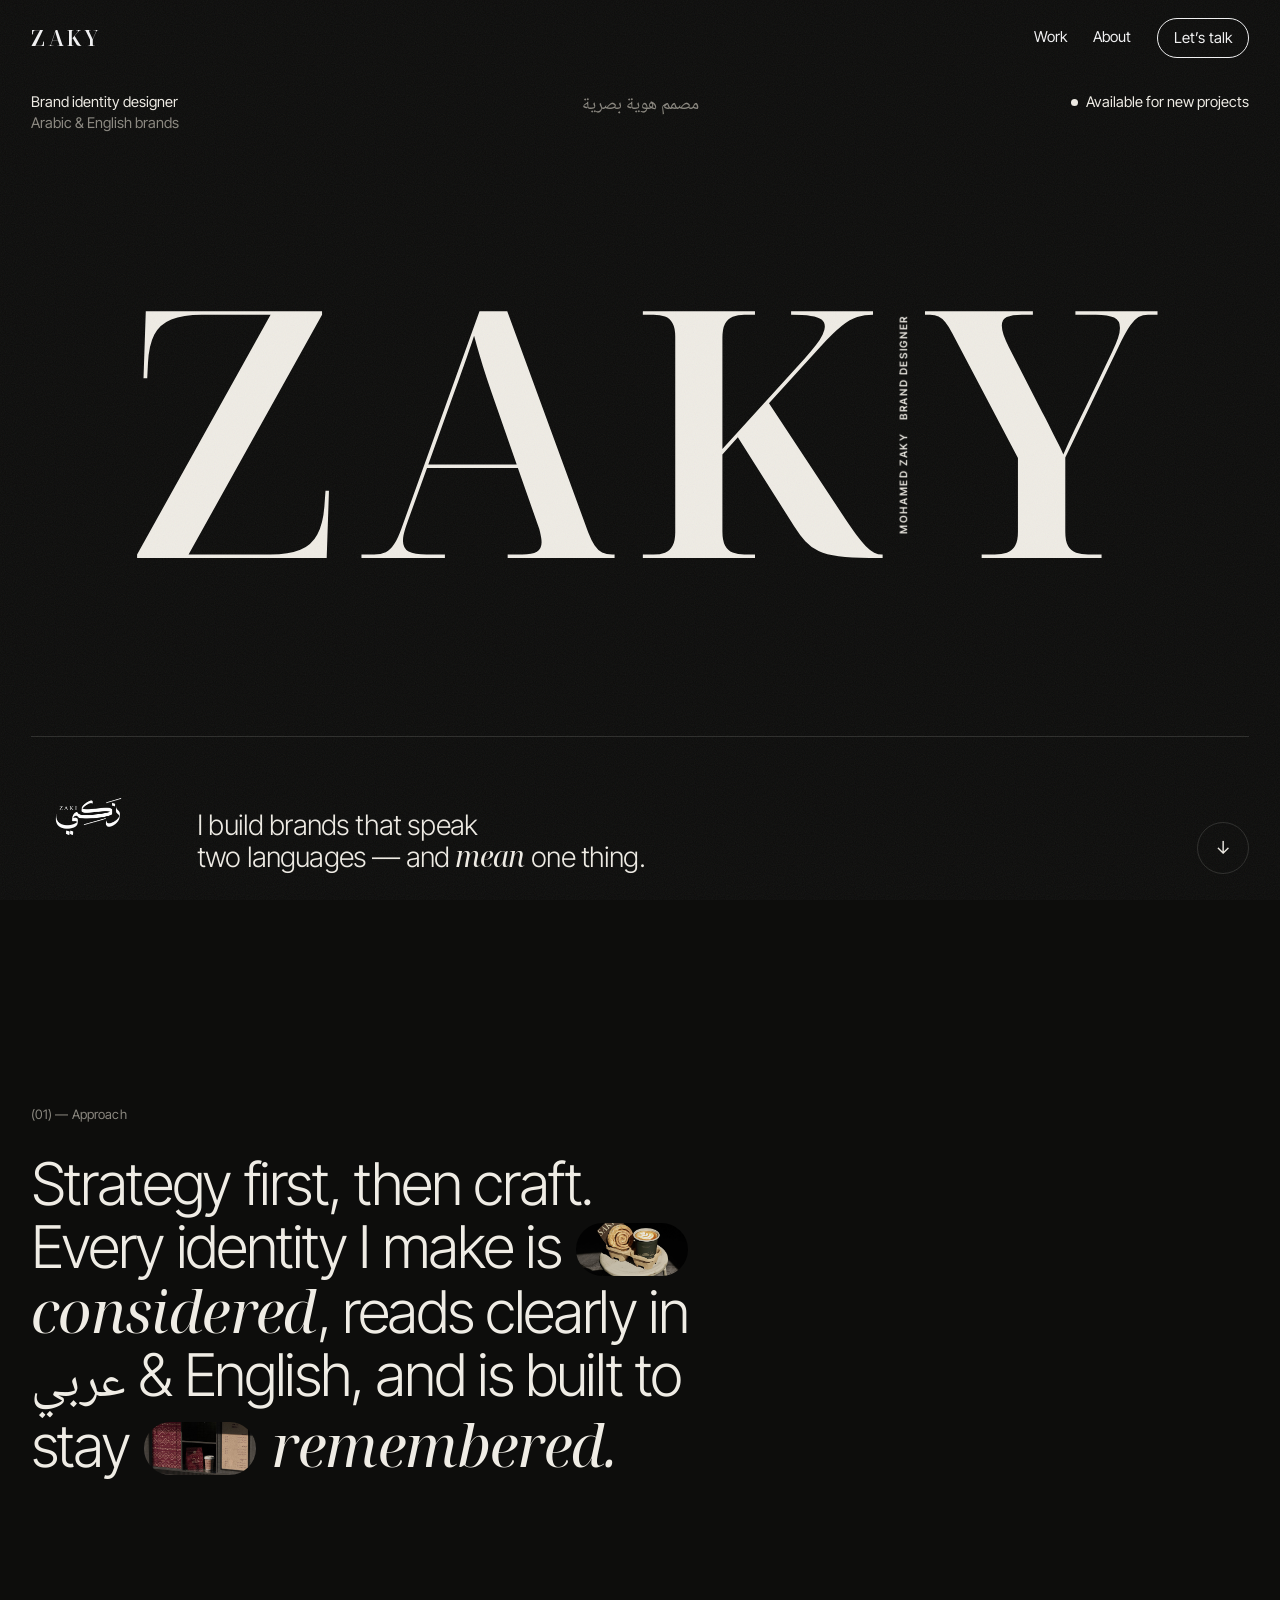
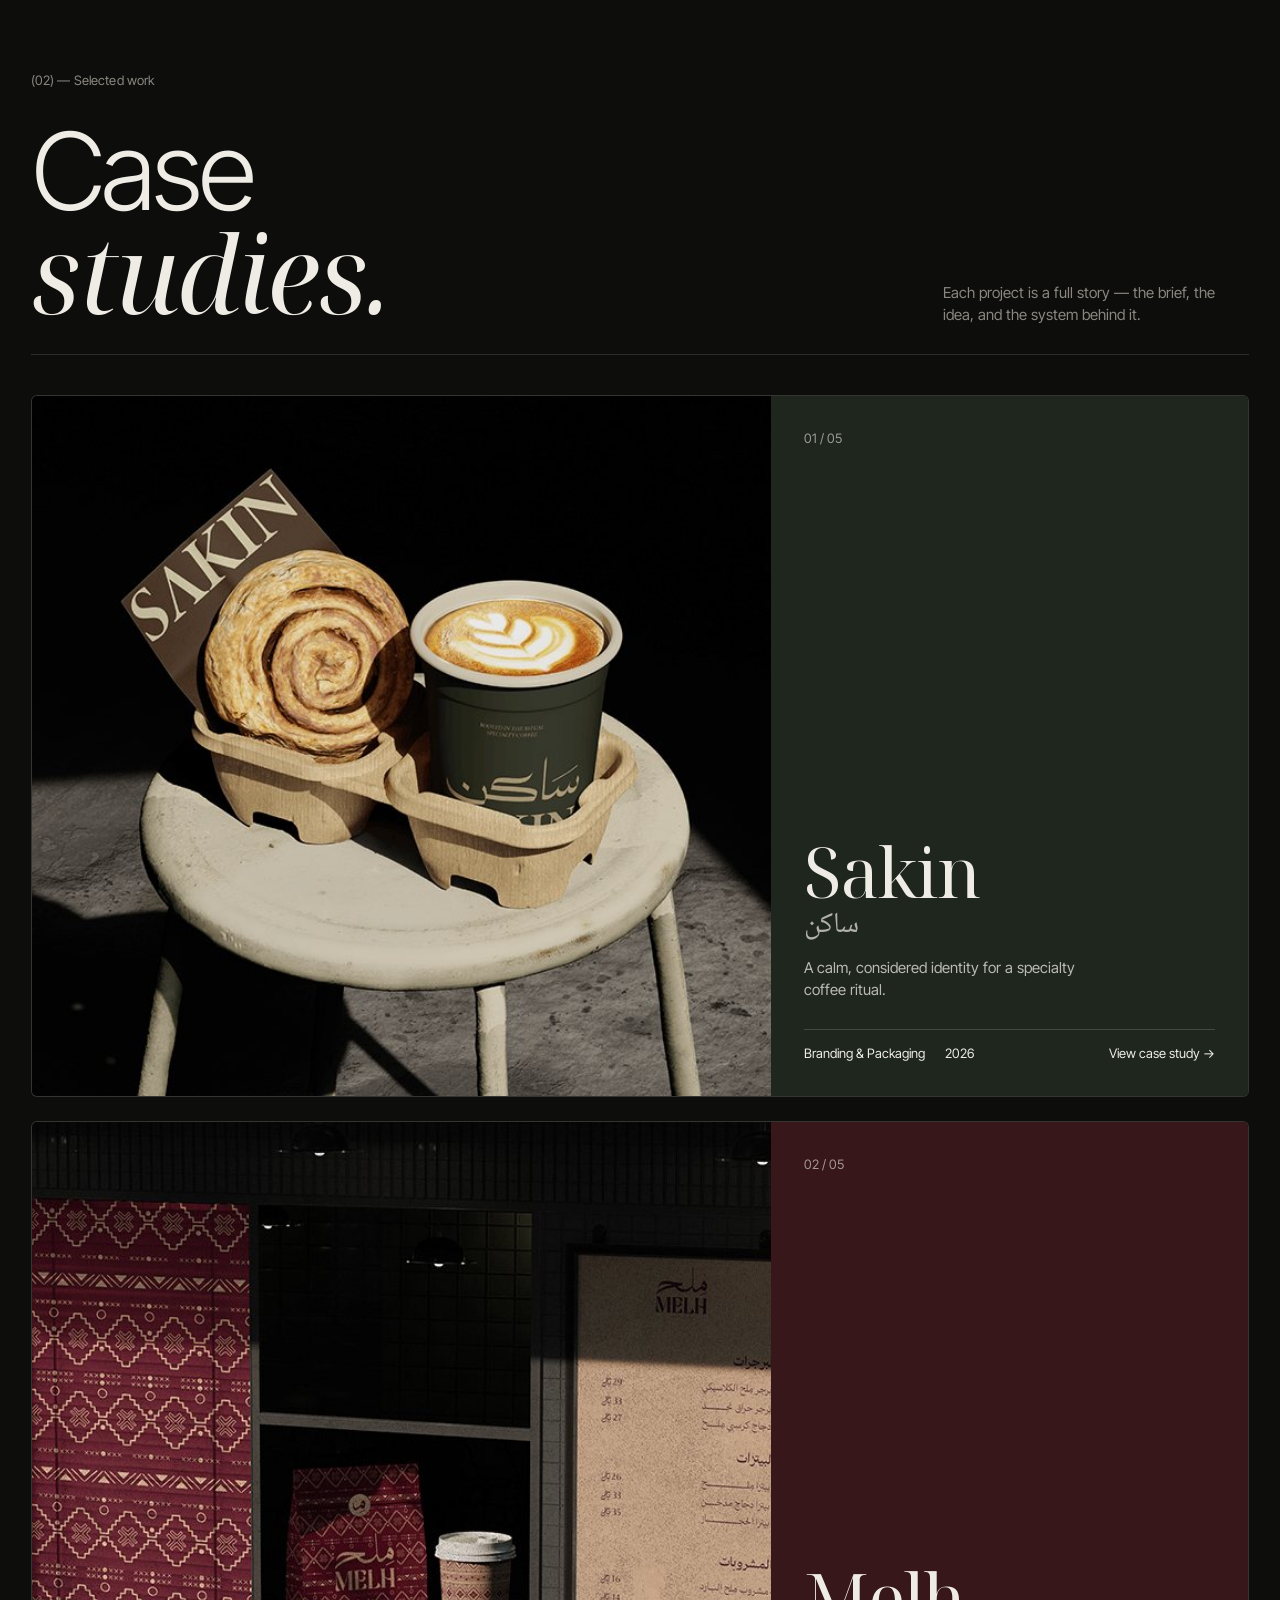
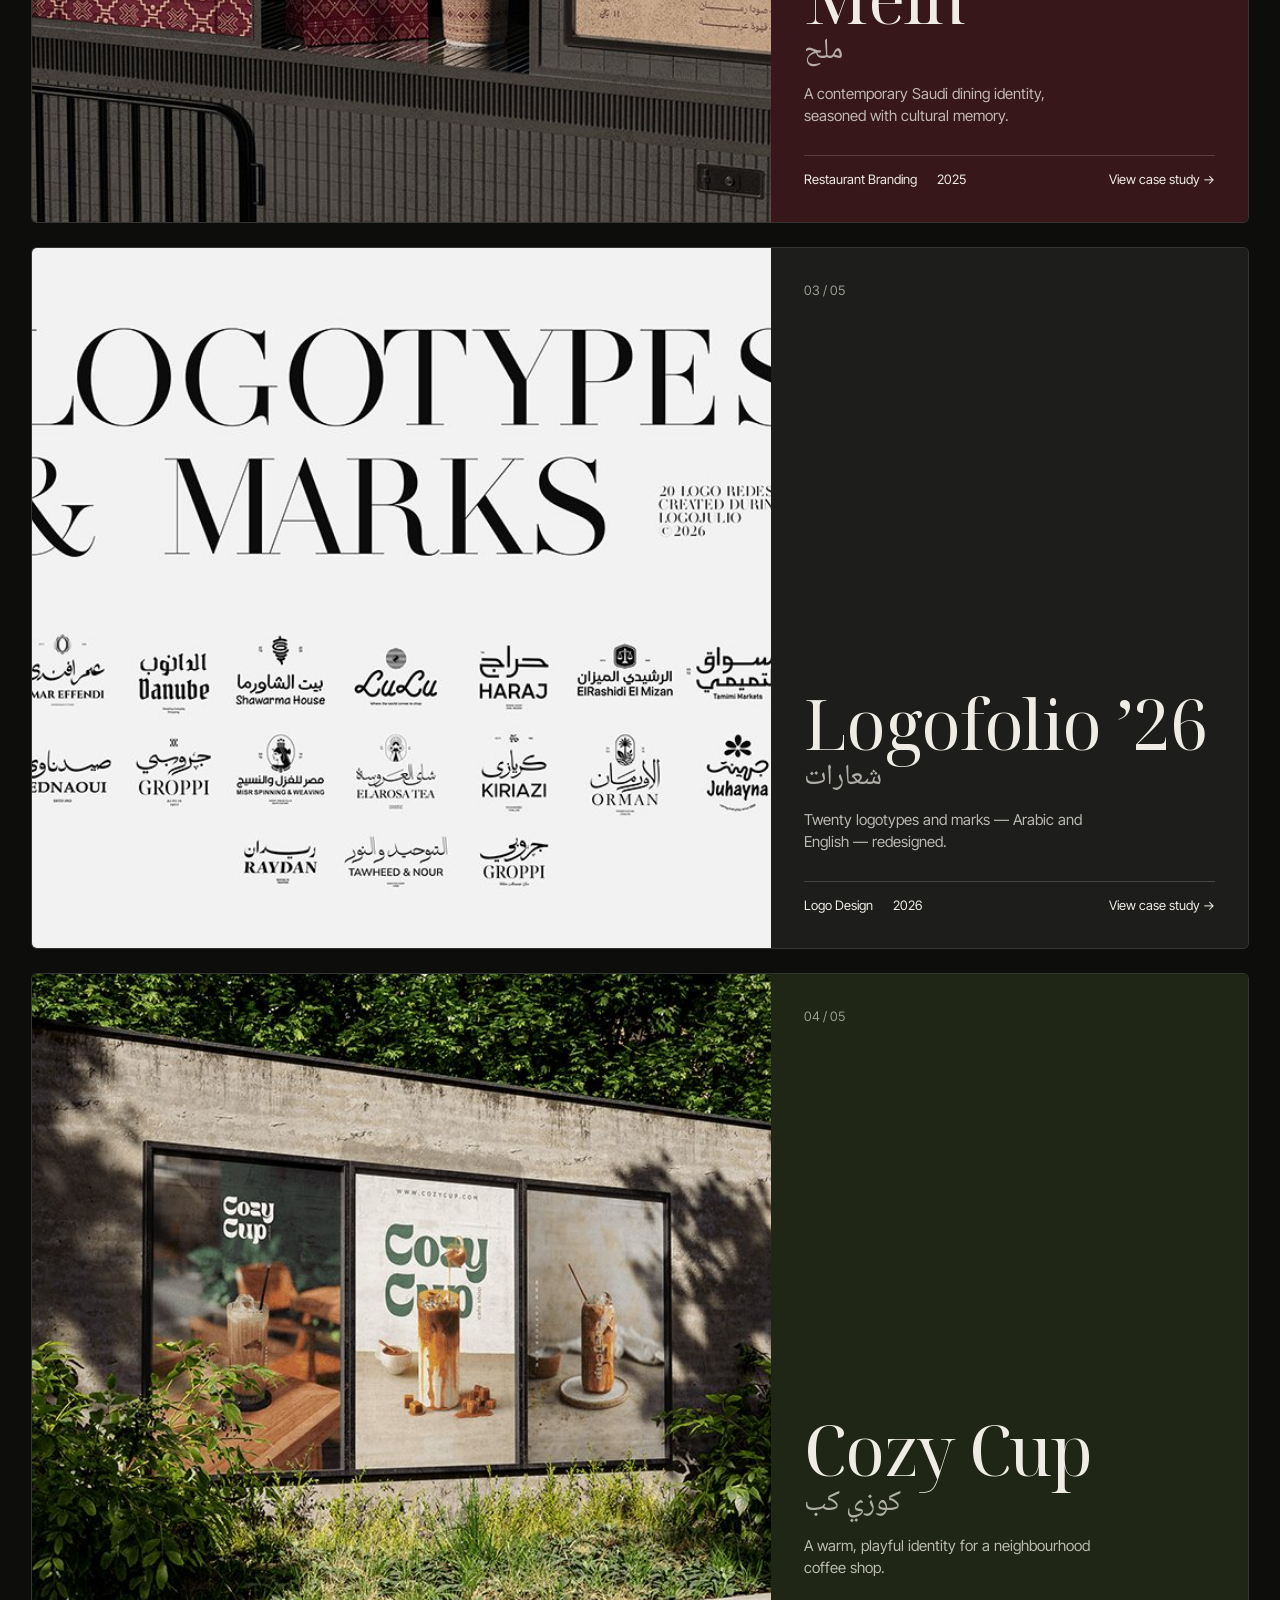
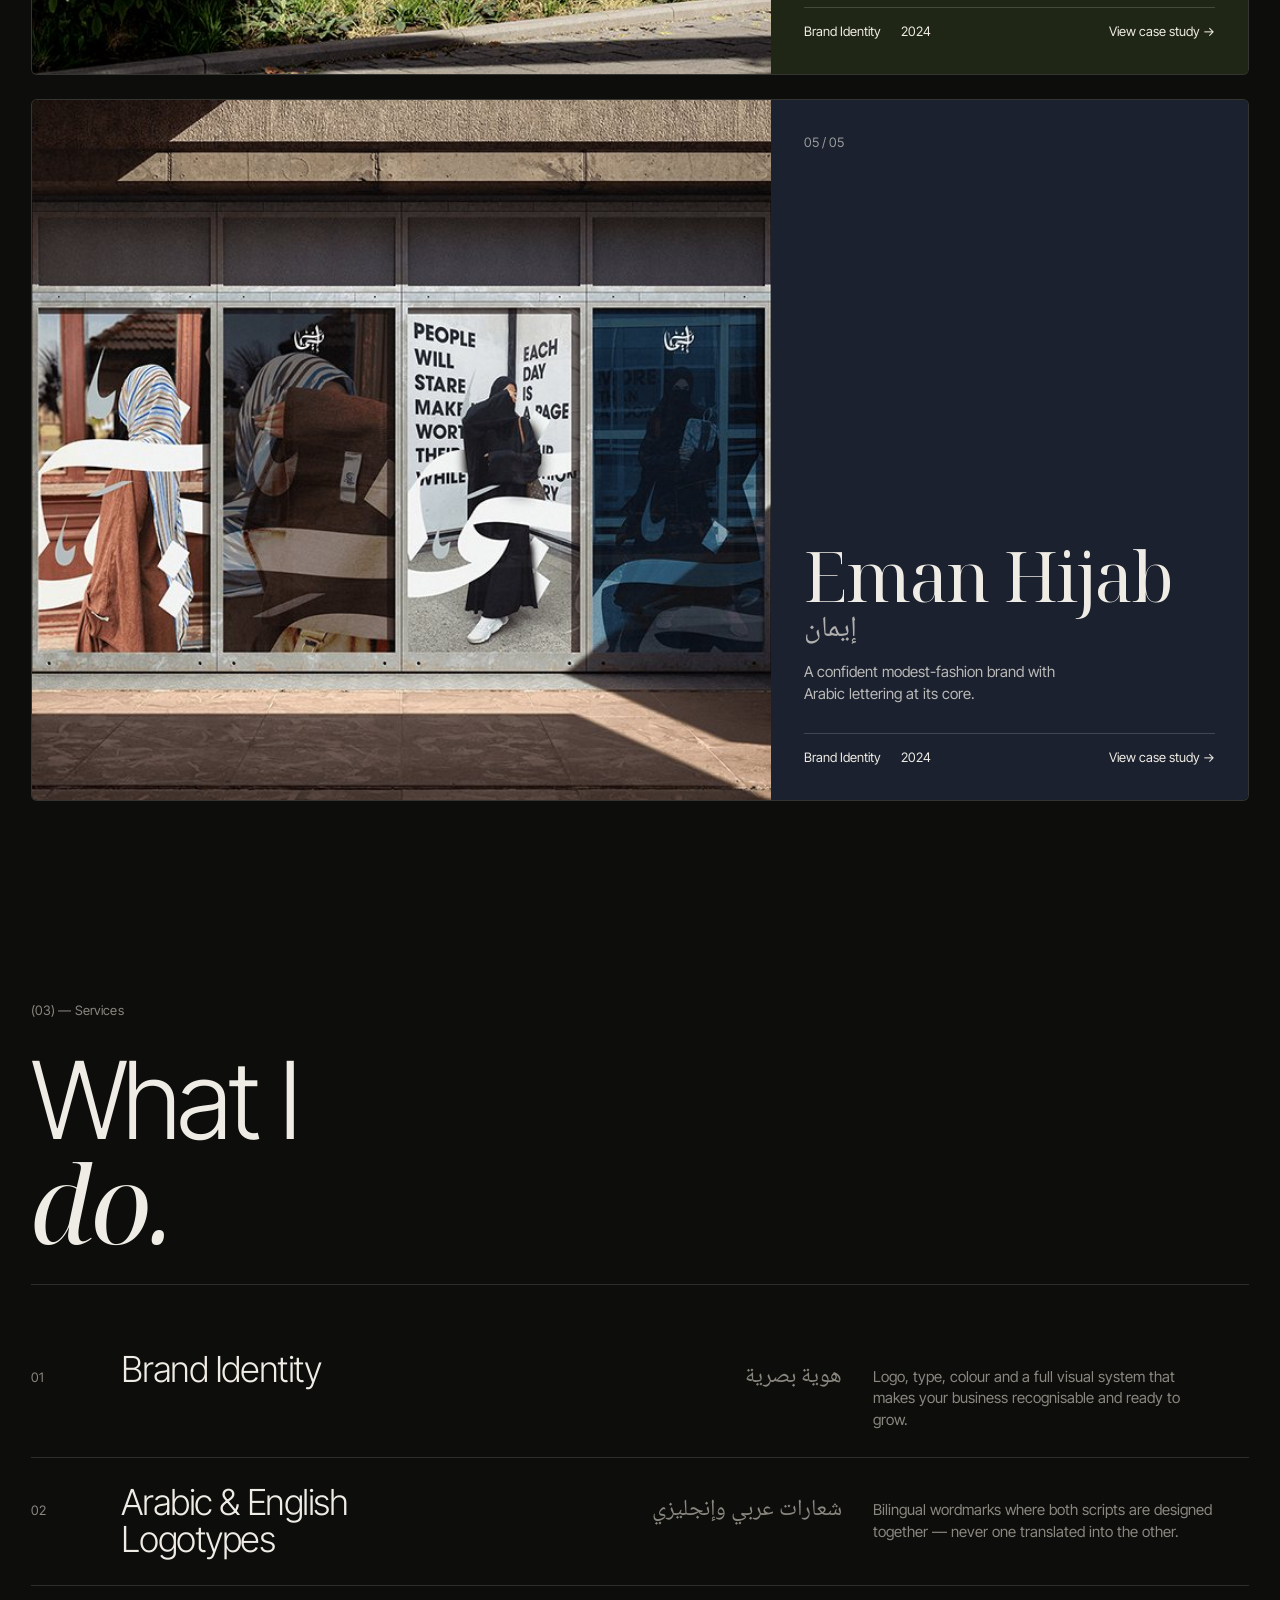
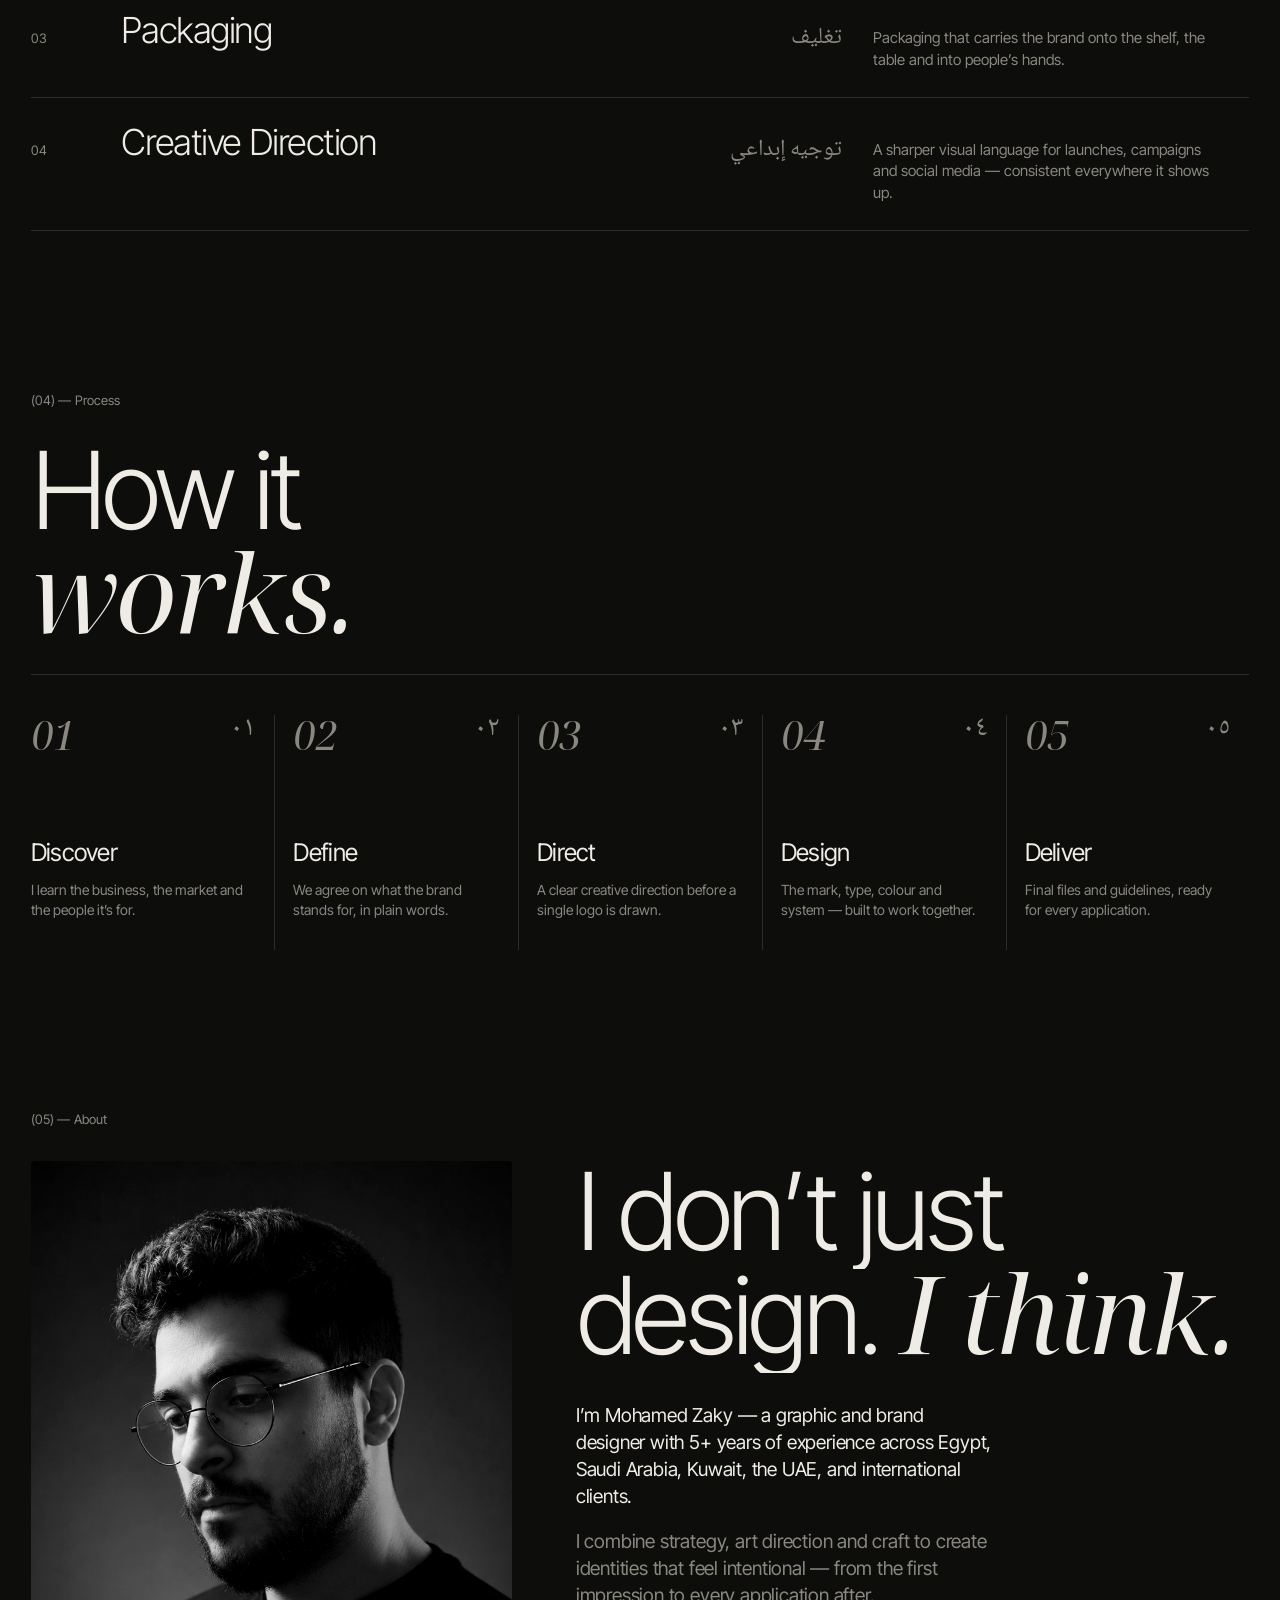
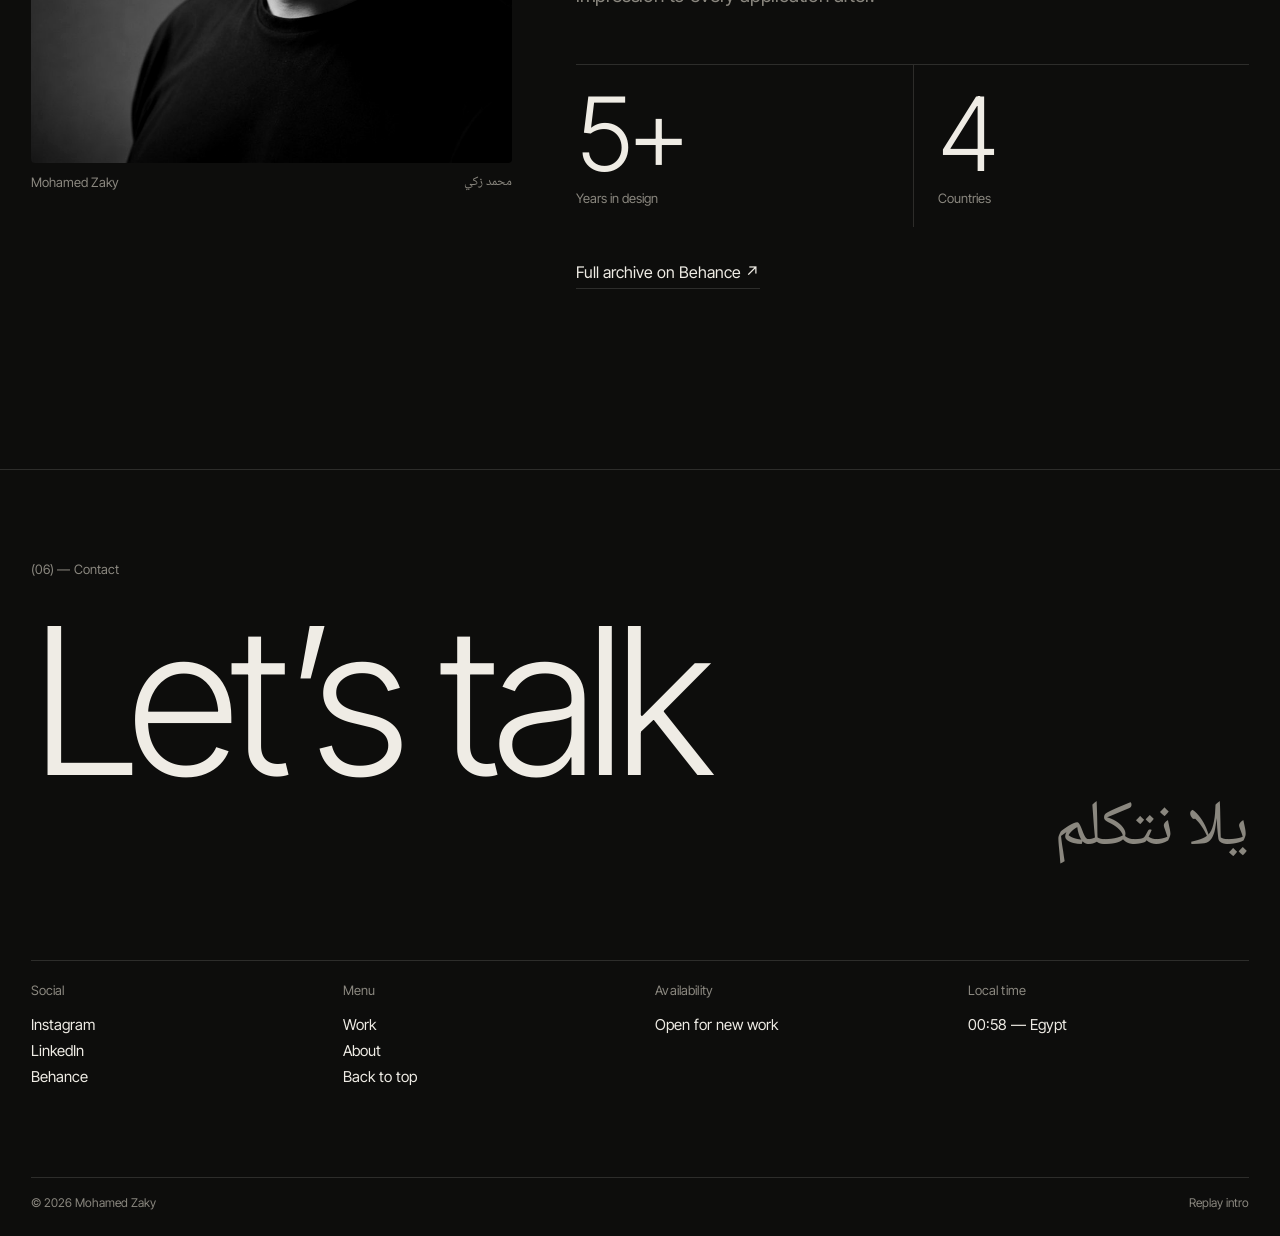
==== commit 22927661: "Redesign around the bilingual ZAKY identity and add in-site case study pages - Hero wordmark in Noto" ====
--- a/index.html
+++ b/index.html
@@ -4,24 +4,26 @@
   <meta charset="UTF-8">
   <meta name="viewport" content="width=device-width, initial-scale=1">
   <title>Mohamed Zaky — Brand Identity Designer</title>
-  <meta name="description" content="Mohamed Zaky is a brand identity designer from Egypt crafting distinctive identities for brands across Egypt, the Gulf and beyond.">
+  <meta name="description" content="Mohamed Zaky is a brand identity designer from Egypt building bilingual, Arabic–English brand identities for Egypt, the Gulf and beyond.">
   <meta name="theme-color" content="#0D0D0C">
   <link rel="icon" href="assets/zaky-mark.png">
   <link rel="preconnect" href="https://fonts.googleapis.com">
   <link rel="preconnect" href="https://fonts.gstatic.com" crossorigin>
-  <link href="https://fonts.googleapis.com/css2?family=Gloock&family=Instrument+Serif:ital@0;1&family=Inter+Tight:wght@300;400;500;600&display=swap" rel="stylesheet">
-  <link rel="stylesheet" href="styles.css">
+  <link href="https://fonts.googleapis.com/css2?family=Noto+Serif+Display:ital,wght@0,400;0,600;1,400&family=Inter+Tight:wght@300;400;500&family=Noto+Naskh+Arabic:wght@400;500&display=swap" rel="stylesheet">
+  <link rel="stylesheet" href="css/styles.css">
 </head>
-<body>
+<body class="home">
 
-  <!-- INTRO -->
+  <!-- INTRO: the Arabic mark writes itself right-to-left, then the Latin name follows -->
   <div class="intro" id="intro" aria-hidden="true">
-    <ul class="intro-words" id="introWords"></ul>
-    <div class="intro-bar"><span>Mohamed Zaky</span><span class="intro-count" id="introCount">000</span><i id="introLine"></i></div>
+    <div class="intro-inner">
+      <img class="intro-ar" src="assets/zaky-mark.png" alt="">
+      <div class="intro-en"><span>Z</span><span>A</span><span>K</span><span>Y</span></div>
+    </div>
   </div>
 
   <header class="site-header">
-    <a class="brand" href="#top" aria-label="Mohamed Zaky — home">ZAKY<sup>®</sup></a>
+    <a class="brand" href="index.html#top" aria-label="Mohamed Zaky — home">ZAKY</a>
     <nav class="nav" aria-label="Main">
       <a href="#work">Work</a>
       <a href="#about">About</a>
@@ -33,91 +35,110 @@
 
     <!-- HERO -->
     <section class="hero">
-      <div class="hero-side">
-        <span>Mohamed Zaky</span>
-        <span>Brand Designer</span>
+      <div class="hero-top">
+        <p>Brand identity designer<br><span class="muted">Arabic &amp; English brands</span></p>
+        <p class="ar" lang="ar" dir="rtl">مصمم هوية بصرية</p>
+        <p class="status"><i></i> Available for new projects</p>
       </div>
+
       <h1 class="wordmark" aria-label="Zaky">
-        <span class="line"><span>Z</span><span>A</span><span>K</span><span>Y</span></span>
+        <span class="wl">Z</span><span class="wl">A</span><span class="wl">K</span><span class="wm-tag" aria-hidden="true"><b>Mohamed Zaky</b><span>Brand Designer</span></span><span class="wl">Y</span>
       </h1>
-      <div class="hero-meta">
-        <p><span class="cycle" id="roleCycle">Brand identity designer</span><br><span class="muted">based in Egypt</span></p>
-        <p><span>Identity, strategy &amp; art direction</span><br><span class="muted">for Egypt, the Gulf and beyond</span></p>
-        <a class="scroll-cue" href="#work" aria-label="Scroll to work">↓</a>
+
+      <div class="hero-bottom">
+        <img class="hero-ar" src="assets/zaky-mark.png" alt="Zaky in Arabic calligraphy">
+        <p class="hero-line">I build brands that speak<br>two languages — and <em>mean</em> one thing.</p>
+        <a class="scroll-cue" href="#work" data-cursor="Work">↓</a>
       </div>
     </section>
 
-    <!-- STATEMENT -->
+    <!-- STATEMENT with inline images -->
     <section class="statement">
-      <p class="label">(About)</p>
-      <h2 class="light-up" id="statement">Crafting <em>distinctive</em> brands<br> with a reason to be <em>remembered.</em></h2>
+      <p class="eyebrow">(01) — Approach</p>
+      <h2 class="statement-text reveal">
+        Strategy first, then craft. Every identity I make is
+        <span class="pic"><img src="assets/work/sakin.jpg" alt=""></span> <em>considered</em>,
+        reads clearly in <span class="ar-inline" lang="ar">عربي</span> &amp; English,
+        and is built to stay <span class="pic"><img src="assets/work/melh.jpg" alt=""></span> <em>remembered.</em>
+      </h2>
     </section>
 
-    <!-- RAILS -->
-    <div class="rails" aria-hidden="true">
-      <div class="rail" data-dir="-1"><div class="rail-track"><span>Brand identity</span><em>Visual direction</em><span class="outline">Packaging</span><span>Logo design</span><em>Art direction</em></div></div>
-      <div class="rail" data-dir="1"><div class="rail-track"><em>Social media systems</em><span class="outline">Typography</span><span>Brand strategy</span><em>Naming</em><span class="outline">Guidelines</span></div></div>
-      <div class="rail" data-dir="-1"><div class="rail-track"><span>Arabic &amp; English logotypes</span><em>Packaging</em><span class="outline">Brand identity</span><span>Creative direction</span></div></div>
-    </div>
-
-    <!-- WORK -->
+    <!-- WORK: stacked cards -->
     <section id="work" class="work">
-      <div class="section-bar"><span>Selected work</span><span id="workCount">(00)</span></div>
-      <ul class="work-list" id="workList"></ul>
-      <div class="work-preview" id="workPreview" aria-hidden="true"><img alt=""></div>
+      <div class="section-head">
+        <p class="eyebrow">(02) — Selected work</p>
+        <h2 class="big" data-lines>Case<br><em>studies.</em></h2>
+        <p class="section-note muted">Each project is a full story — the brief, the idea, and the system behind it.</p>
+      </div>
+      <div class="stack" id="stack"></div>
     </section>
 
-    <!-- SERVICES -->
+    <!-- SERVICES: bilingual rows -->
     <section class="services">
-      <div class="section-bar"><span>Services</span><span>(03)</span></div>
-      <h2 class="big" data-flip data-keep="1">Built for <em>clarity.</em></h2>
-      <div class="service-grid">
-        <article class="reveal">
-          <span class="num">01</span>
+      <div class="section-head">
+        <p class="eyebrow">(03) — Services</p>
+        <h2 class="big" data-lines>What I<br><em>do.</em></h2>
+      </div>
+      <ul class="svc-list">
+        <li class="reveal">
+          <span class="svc-num">01</span>
           <h3>Brand Identity</h3>
-          <p>Visual systems that make your business recognisable, coherent, and ready to grow.</p>
-        </article>
-        <article class="reveal">
-          <span class="num">02</span>
+          <span class="svc-ar" lang="ar" dir="rtl">هوية بصرية</span>
+          <p>Logo, type, colour and a full visual system that makes your business recognisable and ready to grow.</p>
+        </li>
+        <li class="reveal">
+          <span class="svc-num">02</span>
+          <h3>Arabic &amp; English Logotypes</h3>
+          <span class="svc-ar" lang="ar" dir="rtl">شعارات عربي وإنجليزي</span>
+          <p>Bilingual wordmarks where both scripts are designed together — never one translated into the other.</p>
+        </li>
+        <li class="reveal">
+          <span class="svc-num">03</span>
+          <h3>Packaging</h3>
+          <span class="svc-ar" lang="ar" dir="rtl">تغليف</span>
+          <p>Packaging that carries the brand onto the shelf, the table and into people’s hands.</p>
+        </li>
+        <li class="reveal">
+          <span class="svc-num">04</span>
           <h3>Creative Direction</h3>
-          <p>A sharper visual language for launches, campaigns, and brands in motion.</p>
-        </article>
-        <article class="reveal">
-          <span class="num">03</span>
-          <h3>Social Media Systems</h3>
-          <p>Content design that protects the brand while helping it show up consistently.</p>
-        </article>
-      </div>
+          <span class="svc-ar" lang="ar" dir="rtl">توجيه إبداعي</span>
+          <p>A sharper visual language for launches, campaigns and social media — consistent everywhere it shows up.</p>
+        </li>
+      </ul>
     </section>
 
     <!-- PROCESS -->
     <section class="process">
-      <div class="section-bar"><span>Method</span><span>(05)</span></div>
-      <h2 class="big" data-flip data-keep="2">How I <em>work.</em></h2>
+      <div class="section-head">
+        <p class="eyebrow">(04) — Process</p>
+        <h2 class="big" data-lines>How it<br><em>works.</em></h2>
+      </div>
       <ol class="steps">
-        <li class="reveal"><span class="num">01</span><h3>Discover</h3><p>I learn the business, the market and the people it’s for.</p></li>
-        <li class="reveal"><span class="num">02</span><h3>Define</h3><p>We agree on what the brand stands for, in plain words.</p></li>
-        <li class="reveal"><span class="num">03</span><h3>Direct</h3><p>A clear creative direction before a single logo is drawn.</p></li>
-        <li class="reveal"><span class="num">04</span><h3>Design</h3><p>The mark, type, colour and system — built to work together.</p></li>
-        <li class="reveal"><span class="num">05</span><h3>Deliver</h3><p>Final files and guidelines, ready for every application.</p></li>
+        <li class="reveal"><span class="step-num">01<i lang="ar">٠١</i></span><h3>Discover</h3><p>I learn the business, the market and the people it’s for.</p></li>
+        <li class="reveal"><span class="step-num">02<i lang="ar">٠٢</i></span><h3>Define</h3><p>We agree on what the brand stands for, in plain words.</p></li>
+        <li class="reveal"><span class="step-num">03<i lang="ar">٠٣</i></span><h3>Direct</h3><p>A clear creative direction before a single logo is drawn.</p></li>
+        <li class="reveal"><span class="step-num">04<i lang="ar">٠٤</i></span><h3>Design</h3><p>The mark, type, colour and system — built to work together.</p></li>
+        <li class="reveal"><span class="step-num">05<i lang="ar">٠٥</i></span><h3>Deliver</h3><p>Final files and guidelines, ready for every application.</p></li>
       </ol>
     </section>
 
     <!-- ABOUT -->
     <section id="about" class="about">
-      <div class="section-bar"><span>About Mohamed</span><span>Egypt · Worldwide</span></div>
+      <p class="eyebrow">(05) — About</p>
       <div class="about-grid">
         <figure class="portrait reveal">
           <img src="assets/portrait.jpg" alt="Portrait of Mohamed Zaky" loading="lazy">
+          <figcaption>Mohamed Zaky <span lang="ar">محمد زكي</span></figcaption>
         </figure>
         <div class="about-copy">
-          <h2 class="big" data-flip data-keep="4,9">I don’t just design.<br><em>I think.</em></h2>
+          <h2 class="big" data-lines>I don’t just<br>design. <em>I think.</em></h2>
           <p class="reveal">I’m Mohamed Zaky — a graphic and brand designer with 5+ years of experience across Egypt, Saudi Arabia, Kuwait, the UAE, and international clients.</p>
-          <p class="reveal muted">I combine strategy, art direction, and craft to create identities that feel intentional — from the first impression to every application after.</p>
+          <p class="reveal muted">I combine strategy, art direction and craft to create identities that feel intentional — from the first impression to every application after.</p>
           <div class="stats">
-            <div><b><span data-count="5">0</span>+</b><span>Years in design</span></div>
-            <div><b><span data-count="4">0</span></b><span>Countries</span></div>
+            <div class="reveal"><b><span data-count="5">0</span>+</b><span>Years in design</span></div>
+            <div class="reveal"><b><span data-count="4">0</span></b><span>Countries</span></div>
           </div>
+          <a class="text-link" href="https://www.behance.net/mohamedzaky1" target="_blank" rel="noopener">Full archive on Behance ↗</a>
         </div>
       </div>
     </section>
@@ -126,27 +147,26 @@
 
   <!-- CONTACT -->
   <footer id="contact" class="contact">
-    <p class="label">Have a brand worth building?</p>
-    <a class="talk" href="https://www.instagram.com/mozakydesign/" target="_blank" rel="noopener"><span class="talk-text" data-flip data-keep="5">Let’s talk</span> <span class="arrow">↗</span></a>
+    <p class="eyebrow">(06) — Contact</p>
+    <a class="talk" href="https://www.instagram.com/mozakydesign/" target="_blank" rel="noopener" data-cursor="Say hi">
+      <span class="talk-en">Let’s talk</span><span class="talk-ar" lang="ar">يلا نتكلم</span>
+    </a>
     <div class="contact-grid">
       <div><span class="label">Social</span>
         <a href="https://www.instagram.com/mozakydesign/" target="_blank" rel="noopener">Instagram</a>
         <a href="https://www.linkedin.com/in/mozakydesign/" target="_blank" rel="noopener">LinkedIn</a>
         <a href="https://www.behance.net/mohamedzaky1" target="_blank" rel="noopener">Behance</a>
       </div>
-      <div><span class="label">Menu</span>
-        <a href="#work">Work</a><a href="#about">About</a><a href="#top">Back to top</a>
-      </div>
+      <div><span class="label">Menu</span><a href="#work">Work</a><a href="#about">About</a><a href="#top">Back to top</a></div>
       <div><span class="label">Availability</span><span>Open for new work</span></div>
       <div><span class="label">Local time</span><span id="localTime">—</span></div>
     </div>
-    <div class="footer-mark">
-      <img src="assets/zaky-mark.png" alt="Zaky — Arabic logotype" loading="lazy">
-    </div>
-    <div class="footer-bar"><span>© <span id="year">2026</span> Mohamed Zaky</span><button class="replay" id="replayIntro" type="button">↺ Replay intro</button></div>
+    <div class="footer-bar"><span>© <span id="year">2026</span> Mohamed Zaky</span><button class="replay" id="replayIntro" type="button">Replay intro</button></div>
   </footer>
 
-  <script src="vendor/lenis.min.js"></script>
-  <script src="main.js"></script>
+  <script src="js/lenis.min.js"></script>
+  <script src="js/projects.js"></script>
+  <script src="js/common.js"></script>
+  <script src="js/home.js"></script>
 </body>
 </html>
--- a/css/styles.css
+++ b/css/styles.css
@@ -0,0 +1,347 @@
+/* =========================================================
+   Mohamed Zaky — portfolio
+   Colours and fonts live in :root below.
+   ========================================================= */
+:root {
+  --bg: #0D0D0C;
+  --ink: #EFECE5;
+  --muted: #8A877F;
+  --line: rgba(239, 236, 229, 0.14);
+  --accent: #EFECE5;
+
+  --display: "Noto Serif Display", "Times New Roman", serif;
+  --sans: "Inter Tight", system-ui, -apple-system, sans-serif;
+  --arabic: "Noto Naskh Arabic", "Geeza Pro", serif;
+
+  --gutter: clamp(16px, 2.4vw, 36px);
+  --ease: cubic-bezier(.2, .7, .1, 1);
+  --ease-io: cubic-bezier(.77, 0, .18, 1);
+}
+
+* { box-sizing: border-box; margin: 0; padding: 0; }
+html { -webkit-text-size-adjust: 100%; }
+body {
+  background: var(--bg); color: var(--ink);
+  font-family: var(--sans); font-size: 16px; line-height: 1.45;
+  -webkit-font-smoothing: antialiased; overflow-x: hidden;
+}
+body::before { /* paper grain from the identity */
+  content: ""; position: fixed; inset: 0; pointer-events: none; z-index: 300; opacity: .06;
+  background-image: url("data:image/svg+xml,%3Csvg xmlns='http://www.w3.org/2000/svg' width='160' height='160'%3E%3Cfilter id='n'%3E%3CfeTurbulence type='fractalNoise' baseFrequency='.9' numOctaves='3' stitchTiles='stitch'/%3E%3C/filter%3E%3Crect width='100%25' height='100%25' filter='url(%23n)'/%3E%3C/svg%3E");
+}
+a { color: inherit; text-decoration: none; }
+img { display: block; max-width: 100%; }
+em { font-family: var(--display); font-style: italic; font-weight: 400; letter-spacing: -0.01em; }
+[lang="ar"] { font-family: var(--arabic); font-style: normal; letter-spacing: 0; }
+.muted { color: var(--muted); }
+.eyebrow, .label { font-size: 13px; color: var(--muted); letter-spacing: .01em; }
+.big {
+  font-family: var(--sans); font-weight: 300;
+  font-size: clamp(52px, 8.4vw, 140px); line-height: .94; letter-spacing: -0.05em;
+}
+.big em { letter-spacing: -0.02em; }
+
+/* ============ Header ============ */
+.site-header {
+  position: fixed; inset: 0 0 auto 0; z-index: 60;
+  display: flex; justify-content: space-between; align-items: center;
+  padding: 18px var(--gutter);
+  mix-blend-mode: difference; color: #fff;
+  transition: transform .6s var(--ease);
+}
+.site-header.hide { transform: translateY(-120%); }
+.brand { font-family: var(--display); font-weight: 600; font-size: 21px; letter-spacing: .14em; }
+.nav { display: flex; align-items: center; gap: 26px; font-size: 15px; }
+.nav a:not(.pill) { background: linear-gradient(currentColor, currentColor) 0 100% / 0 1px no-repeat; transition: background-size .45s var(--ease); padding-bottom: 2px; }
+.nav a:not(.pill):hover { background-size: 100% 1px; }
+.pill { border: 1px solid currentColor; border-radius: 99px; padding: 8px 16px; transition: background .3s, color .3s; }
+.pill:hover { background: #fff; color: #000; }
+
+/* ============ Cursor ============ */
+.cursor {
+  position: fixed; left: 0; top: 0; z-index: 400; pointer-events: none;
+  width: 0; height: 0; opacity: 0; transition: opacity .3s;
+}
+.cursor.on { opacity: 1; }
+.cursor span {
+  position: absolute; left: 0; top: 0; translate: -50% -50%;
+  width: 10px; height: 10px; border-radius: 50%; background: #fff; mix-blend-mode: difference;
+  display: grid; place-items: center; font-size: 0; color: #000; white-space: nowrap;
+  transition: width .4s var(--ease), height .4s var(--ease), font-size .2s, background .3s;
+}
+.cursor.link span { width: 44px; height: 44px; background: transparent; border: 1px solid #fff; }
+.cursor.label span { width: 96px; height: 96px; font-size: 13px; mix-blend-mode: normal; background: var(--ink); color: var(--bg); }
+
+/* ============ Intro ============ */
+.intro {
+  position: fixed; inset: 0; z-index: 200; background: var(--bg);
+  display: grid; place-items: center;
+  transition: clip-path 1.1s var(--ease-io);
+  clip-path: inset(0 0 0 0);
+}
+.intro.out { clip-path: inset(0 0 100% 0); }
+.intro.gone { display: none; }
+.intro-inner { display: grid; place-items: center; gap: 28px; }
+.intro-ar { width: min(380px, 62vw); mix-blend-mode: screen; clip-path: inset(0 0 0 100%); }
+.intro-en { display: flex; gap: .5em; font-family: var(--display); font-weight: 600; font-size: 15px; letter-spacing: .1em; }
+.intro-en span { opacity: 0; transform: translateY(10px); }
+.intro.play .intro-ar { animation: write-rtl 1.4s .15s var(--ease-io) forwards; }
+.intro.play .intro-en span { animation: up .6s var(--ease) forwards; }
+.intro.play .intro-en span:nth-child(1) { animation-delay: 1.35s; }
+.intro.play .intro-en span:nth-child(2) { animation-delay: 1.43s; }
+.intro.play .intro-en span:nth-child(3) { animation-delay: 1.51s; }
+.intro.play .intro-en span:nth-child(4) { animation-delay: 1.59s; }
+@keyframes write-rtl { to { clip-path: inset(0 0 0 0); } }
+@keyframes up { to { opacity: 1; transform: none; } }
+html.intro-lock, html.intro-lock body { overflow: hidden; }
+
+/* ============ Hero ============ */
+.hero {
+  min-height: 100svh; display: flex; flex-direction: column; justify-content: space-between;
+  padding: 92px var(--gutter) 26px; position: relative;
+}
+.hero-top {
+  display: grid; grid-template-columns: 1fr auto 1fr; align-items: start; gap: var(--gutter);
+  font-size: clamp(14px, 1.15vw, 17px);
+}
+.hero-top .ar { font-size: clamp(16px, 1.4vw, 21px); color: var(--muted); }
+.hero-top .status { justify-self: end; display: flex; align-items: center; gap: 8px; }
+.status i { width: 7px; height: 7px; border-radius: 50%; background: var(--ink); animation: pulse 2.2s infinite; }
+@keyframes pulse { 0%, 100% { opacity: 1; } 50% { opacity: .25; } }
+
+.wordmark {
+  --spread: 0;
+  display: flex; justify-content: center; align-items: flex-end; gap: .05em;
+  font-family: var(--display); font-weight: 600;
+  font-size: clamp(100px, 27vw, 500px); line-height: .8;
+  user-select: none;
+}
+.wl {
+  display: inline-block;
+  transform: translateY(calc(var(--spread) * var(--d, 0) * 1px)) ;
+  opacity: 0; translate: 0 40%; filter: blur(12px);
+}
+.wl:nth-child(1) { --d: -40; }
+.wl:nth-child(2) { --d: 30; }
+.wl:nth-child(3) { --d: -20; }
+.wl:nth-child(5) { --d: 50; }
+body.ready .wl { animation: settle 1.3s var(--ease) forwards; }
+body.ready .wl:nth-child(2) { animation-delay: .07s; }
+body.ready .wl:nth-child(3) { animation-delay: .14s; }
+body.ready .wl:nth-child(5) { animation-delay: .21s; }
+@keyframes settle { to { opacity: 1; translate: 0 0; filter: blur(0); } }
+
+/* the vertical tag between K and Y — straight from the identity */
+.wm-tag {
+  writing-mode: vertical-rl; transform: rotate(180deg);
+  display: flex; gap: 1.2em; align-self: center;
+  font-family: var(--sans); font-size: clamp(9px, .8vw, 12px); line-height: 1; letter-spacing: .16em; text-transform: uppercase;
+  opacity: 0; transition: opacity 1s .8s;
+}
+.wm-tag b { font-weight: 600; }
+body.ready .wm-tag { opacity: 1; }
+
+.hero-bottom {
+  display: grid; grid-template-columns: auto 1fr auto; align-items: end; gap: clamp(20px, 4vw, 60px);
+  padding-top: 22px; border-top: 1px solid var(--line); margin-top: 22px;
+  opacity: 0; transition: opacity 1s .6s;
+}
+body.ready .hero-bottom { opacity: 1; }
+.hero-ar { width: clamp(90px, 9vw, 150px); mix-blend-mode: screen; transform-origin: left bottom; }
+.hero-line { font-weight: 300; font-size: clamp(20px, 2.2vw, 34px); line-height: 1.12; letter-spacing: -0.03em; }
+.scroll-cue {
+  width: 52px; height: 52px; border-radius: 50%; border: 1px solid var(--line);
+  display: grid; place-items: center; font-size: 18px; transition: background .3s, color .3s;
+}
+.scroll-cue:hover { background: var(--ink); color: var(--bg); }
+
+/* ============ Line-mask reveal ============ */
+.ln { display: block; overflow: hidden; padding-bottom: .06em; margin-bottom: -.06em; }
+.ln > span { display: block; transform: translateY(105%); transition: transform 1.1s var(--ease); }
+[data-lines].in .ln > span { transform: none; }
+.reveal { opacity: 0; transform: translateY(28px); transition: opacity 1s var(--ease), transform 1s var(--ease); }
+.reveal.in { opacity: 1; transform: none; }
+
+/* ============ Statement ============ */
+.statement { padding: clamp(110px, 16vw, 230px) var(--gutter) clamp(80px, 12vw, 180px); }
+.statement .eyebrow { margin-bottom: 28px; }
+.statement-text {
+  font-weight: 300; font-size: clamp(32px, 4.6vw, 76px); line-height: 1.08; letter-spacing: -0.04em;
+  max-width: 20ch;
+}
+.pic {
+  display: inline-block; vertical-align: middle;
+  width: 1.9em; height: .9em; border-radius: 99px; overflow: hidden; margin: -.1em .05em 0;
+}
+.pic img { width: 100%; height: 100%; object-fit: cover; transition: transform 1s var(--ease); }
+.pic:hover img { transform: scale(1.15); }
+.ar-inline { font-size: .86em; }
+
+/* ============ Section heads ============ */
+.section-head {
+  display: grid; grid-template-columns: 1fr 1fr; align-items: end; gap: var(--gutter);
+  padding-bottom: 28px; border-bottom: 1px solid var(--line); margin-bottom: 40px;
+}
+.section-head .eyebrow { grid-column: 1 / -1; }
+.section-note { max-width: 34ch; justify-self: end; font-size: 15px; }
+
+/* ============ Work: stacked cards ============ */
+.work { padding: 40px var(--gutter) 80px; }
+.stack { display: grid; gap: 24px; }
+.card {
+  --cover: 0;
+  position: sticky; top: calc(76px + var(--i) * 14px);
+  display: grid; grid-template-columns: 1.55fr 1fr; gap: 0;
+  height: min(78vh, 760px); border-radius: 6px; overflow: hidden;
+  background: #151513; border: 1px solid var(--line);
+  transform: scale(calc(1 - var(--cover) * 0.06)); transform-origin: center top;
+  filter: brightness(calc(1 - var(--cover) * 0.5));
+}
+.card-media { overflow: hidden; }
+.card-media img { width: 100%; height: 100%; object-fit: cover; transition: transform 1.4s var(--ease); }
+.card:hover .card-media img { transform: scale(1.05); }
+.card-info {
+  display: flex; flex-direction: column; padding: clamp(20px, 2.6vw, 40px);
+  background: color-mix(in srgb, var(--accent) 55%, #0D0D0C);
+}
+.card-idx { font-size: 13px; color: rgba(239,236,229,.6); }
+.card h3 {
+  margin-top: auto; font-family: var(--display); font-weight: 400;
+  font-size: clamp(44px, 5.4vw, 92px); line-height: .95; letter-spacing: -0.02em;
+}
+.card h3 span { display: block; font-size: .42em; margin-top: .25em; opacity: .7; }
+.card p { margin-top: 18px; max-width: 32ch; color: rgba(239,236,229,.75); font-size: 15px; }
+.card-meta { display: flex; flex-wrap: wrap; gap: 8px 20px; margin-top: 28px; padding-top: 14px; border-top: 1px solid rgba(239,236,229,.18); font-size: 13px; }
+.card-cta { margin-left: auto; transition: transform .4s var(--ease); }
+.card:hover .card-cta { transform: translateX(6px); }
+
+/* ============ Services ============ */
+.services, .process, .about { padding: 120px var(--gutter) 40px; }
+.svc-list { list-style: none; }
+.svc-list li {
+  display: grid; grid-template-columns: 60px 1.2fr 1fr 1.2fr; align-items: baseline; gap: var(--gutter);
+  padding: 26px 0; border-bottom: 1px solid var(--line);
+  transition: padding .5s var(--ease);
+}
+.svc-list li:hover { padding-left: 14px; }
+.svc-num { font-size: 13px; color: var(--muted); }
+.svc-list h3 { font-weight: 300; font-size: clamp(26px, 2.8vw, 46px); letter-spacing: -0.04em; line-height: 1.05; }
+.svc-ar { font-size: clamp(20px, 1.8vw, 28px); color: var(--muted); text-align: right; }
+.svc-list p { color: var(--muted); font-size: 15px; max-width: 38ch; }
+
+/* ============ Process ============ */
+.steps { list-style: none; display: grid; grid-template-columns: repeat(5, 1fr); }
+.steps li { padding: 0 18px 30px; border-left: 1px solid var(--line); }
+.steps li:first-child { border-left: 0; padding-left: 0; }
+.step-num { display: flex; justify-content: space-between; font-family: var(--display); font-style: italic; font-size: 40px; line-height: 1; color: var(--muted); margin-bottom: 80px; }
+.step-num i { font-family: var(--arabic); font-style: normal; font-size: 28px; }
+.steps h3 { font-weight: 400; font-size: clamp(22px, 1.9vw, 30px); letter-spacing: -0.03em; margin-bottom: 10px; }
+.steps p { color: var(--muted); font-size: 14px; max-width: 28ch; }
+
+/* ============ About ============ */
+.about-grid { display: grid; grid-template-columns: 5fr 7fr; gap: clamp(24px, 5vw, 90px); margin-top: 32px; align-items: start; }
+.portrait { position: sticky; top: 90px; }
+.portrait img { width: 100%; aspect-ratio: 4 / 5; object-fit: cover; border-radius: 4px; filter: grayscale(1) contrast(1.05); }
+.portrait figcaption { display: flex; justify-content: space-between; font-size: 13px; color: var(--muted); padding-top: 10px; }
+.about-copy .big { margin-bottom: 36px; }
+.about-copy p { font-size: clamp(17px, 1.5vw, 22px); line-height: 1.4; max-width: 38ch; margin-bottom: 18px; letter-spacing: -0.01em; }
+.stats { display: grid; grid-template-columns: repeat(2, 1fr); margin-top: 56px; border-top: 1px solid var(--line); }
+.stats div { padding: 18px 0; }
+.stats div + div { border-left: 1px solid var(--line); padding-left: 24px; }
+.stats b { display: block; font-weight: 300; font-size: clamp(64px, 8vw, 120px); line-height: 1; letter-spacing: -0.06em; }
+.stats div > span { font-size: 13px; color: var(--muted); }
+.text-link { display: inline-block; margin-top: 34px; border-bottom: 1px solid var(--line); padding-bottom: 4px; transition: border-color .3s; }
+.text-link:hover { border-color: var(--ink); }
+
+/* ============ Contact / footer ============ */
+.contact { margin-top: 140px; padding: 90px var(--gutter) 24px; border-top: 1px solid var(--line); }
+.contact .label { display: block; margin-bottom: 10px; }
+.talk { display: grid; margin: 30px 0 0; }
+.talk-en { font-weight: 300; font-size: clamp(80px, 16vw, 290px); line-height: .9; letter-spacing: -0.06em; transition: letter-spacing .7s var(--ease); }
+.talk-ar { justify-self: end; font-size: clamp(34px, 5vw, 90px); line-height: 1.2; color: var(--muted); transition: color .4s; }
+.talk:hover .talk-en { letter-spacing: -0.03em; }
+.talk:hover .talk-ar { color: var(--ink); }
+.contact-grid { display: grid; grid-template-columns: repeat(4, 1fr); gap: var(--gutter); margin-top: 90px; padding-top: 20px; border-top: 1px solid var(--line); font-size: 15px; }
+.contact-grid > div { display: flex; flex-direction: column; gap: 4px; }
+.contact-grid a:hover { text-decoration: underline; text-underline-offset: 3px; }
+.footer-bar { display: flex; justify-content: space-between; font-size: 12px; color: var(--muted); border-top: 1px solid var(--line); padding-top: 16px; margin-top: 90px; }
+.replay { background: none; border: 0; color: inherit; font: inherit; cursor: pointer; }
+.replay:hover, .footer-bar a:hover { color: var(--ink); }
+.contact-slim { margin-top: 0; padding-top: 0; border-top: 0; }
+.contact-slim .footer-bar { margin-top: 0; }
+
+/* ============ Case study ============ */
+.case-study { padding-top: 120px; }
+.cs-hero { padding: 0 var(--gutter) 60px; display: grid; grid-template-columns: 1fr 1fr; gap: 24px var(--gutter); }
+.cs-hero .eyebrow { grid-column: 1 / -1; }
+.cs-title { grid-column: 1 / -1; font-family: var(--display); font-weight: 400; font-size: clamp(80px, 15vw, 260px); line-height: .9; letter-spacing: -0.03em; }
+.cs-title-ar { grid-column: 1 / -1; justify-self: end; font-size: clamp(40px, 6vw, 110px); line-height: 1; color: var(--muted); margin-top: -0.4em; }
+.cs-tagline { font-weight: 300; font-size: clamp(22px, 2.4vw, 38px); line-height: 1.12; letter-spacing: -0.03em; max-width: 22ch; align-self: start; }
+.cs-meta { display: grid; grid-template-columns: repeat(2, 1fr); gap: 22px var(--gutter); border-top: 1px solid var(--line); padding-top: 18px; font-size: 15px; }
+.cs-meta dt { font-size: 12px; color: var(--muted); margin-bottom: 4px; }
+.cs-cover { height: 92vh; overflow: hidden; margin: 0 var(--gutter); border-radius: 6px; }
+.cs-cover img { width: 100%; height: 100%; object-fit: cover; transform: scale(1.15); will-change: transform; }
+.cs-section { padding: 0 var(--gutter); }
+.cs-row { display: grid; grid-template-columns: 1fr 2fr; gap: var(--gutter); padding: clamp(70px, 9vw, 140px) 0 50px; border-bottom: 1px solid var(--line); margin-bottom: 40px; }
+.cs-label { font-size: 15px; display: flex; gap: 18px; }
+.cs-label span { color: var(--muted); }
+.cs-body p { font-weight: 300; font-size: clamp(22px, 2.3vw, 36px); line-height: 1.22; letter-spacing: -0.025em; max-width: 30ch; }
+.swatches { display: grid; grid-template-columns: repeat(auto-fit, minmax(120px, 1fr)); gap: 10px; margin-top: 40px; }
+.swatch { aspect-ratio: 1 / 1.2; background: var(--c); border-radius: 4px; border: 1px solid var(--line); display: flex; align-items: flex-end; padding: 12px; }
+.swatch span { font-size: 12px; mix-blend-mode: difference; color: #fff; }
+.cs-gallery { display: grid; grid-template-columns: 1fr 1fr; gap: 14px; margin-bottom: 14px; }
+.cs-img { overflow: hidden; border-radius: 6px; background: #151513; }
+.cs-img.wide { grid-column: 1 / -1; }
+.cs-img img { width: 100%; height: 100%; object-fit: cover; }
+.cs-next { display: grid; grid-template-columns: 1fr auto; align-items: end; gap: 20px var(--gutter); margin: 140px var(--gutter) 60px; padding-top: 22px; border-top: 1px solid var(--line); }
+.cs-next .eyebrow { grid-column: 1 / -1; }
+.cs-next-name { font-family: var(--display); font-size: clamp(56px, 10vw, 180px); line-height: .9; letter-spacing: -0.03em; transition: letter-spacing .7s var(--ease); }
+.cs-next-name em { display: block; font-size: .4em; color: var(--muted); }
+.cs-next:hover .cs-next-name { letter-spacing: 0; }
+.cs-next-img { width: clamp(160px, 22vw, 360px); aspect-ratio: 4 / 3; overflow: hidden; border-radius: 6px; }
+.cs-next-img img { width: 100%; height: 100%; object-fit: cover; transition: transform 1.2s var(--ease); }
+.cs-next:hover .cs-next-img img { transform: scale(1.08); }
+
+/* Lenis */
+html.lenis, html.lenis body { height: auto; }
+.lenis.lenis-smooth { scroll-behavior: auto !important; }
+
+/* ============ Responsive ============ */
+@media (max-width: 1000px) {
+  .card { grid-template-columns: 1fr; grid-template-rows: 1.3fr auto; }
+  .card h3 { margin-top: 10px; }
+  .svc-list li { grid-template-columns: 40px 1fr; row-gap: 8px; }
+  .svc-ar { grid-column: 2; text-align: left; }
+  .svc-list p { grid-column: 2; }
+  .steps { grid-template-columns: 1fr; }
+  .steps li { border-left: 0; border-top: 1px solid var(--line); padding: 22px 0 28px !important; display: grid; grid-template-columns: 110px 1fr; column-gap: 14px; }
+  .step-num { margin: 0; grid-row: span 2; font-size: 30px; gap: 12px; justify-content: flex-start; }
+  .step-num i { font-size: 22px; }
+  .about-grid { grid-template-columns: 1fr; }
+  .portrait { position: static; max-width: 460px; }
+  .contact-grid { grid-template-columns: 1fr 1fr; row-gap: 32px; }
+  .cs-hero { grid-template-columns: 1fr; }
+  .cs-row { grid-template-columns: 1fr; }
+}
+@media (max-width: 640px) {
+  .nav { gap: 16px; font-size: 14px; }
+  .nav a[href="#about"] { display: none; }
+  .hero { min-height: 74svh; }
+  .hero-top { grid-template-columns: 1fr auto; }
+  .hero-top .status { display: none; }
+  .wm-tag { display: none; }
+  .hero-bottom { grid-template-columns: auto 1fr; }
+  .scroll-cue { display: none; }
+  .section-head { grid-template-columns: 1fr; }
+  .section-note { justify-self: start; }
+  .card { height: 82svh; top: calc(64px + var(--i) * 8px); }
+  .card-cta { margin-left: 0; }
+  .cs-cover { height: 60svh; }
+  .cs-gallery { grid-template-columns: 1fr; }
+  .cs-next { grid-template-columns: 1fr; }
+}
+@media (prefers-reduced-motion: reduce) {
+  *, *::before, *::after { animation-duration: .01ms !important; animation-iteration-count: 1 !important; transition-duration: .01ms !important; }
+  .reveal, .wl, .hero-bottom, .wm-tag { opacity: 1 !important; transform: none !important; translate: none !important; filter: none !important; }
+  .ln > span { transform: none !important; }
+}
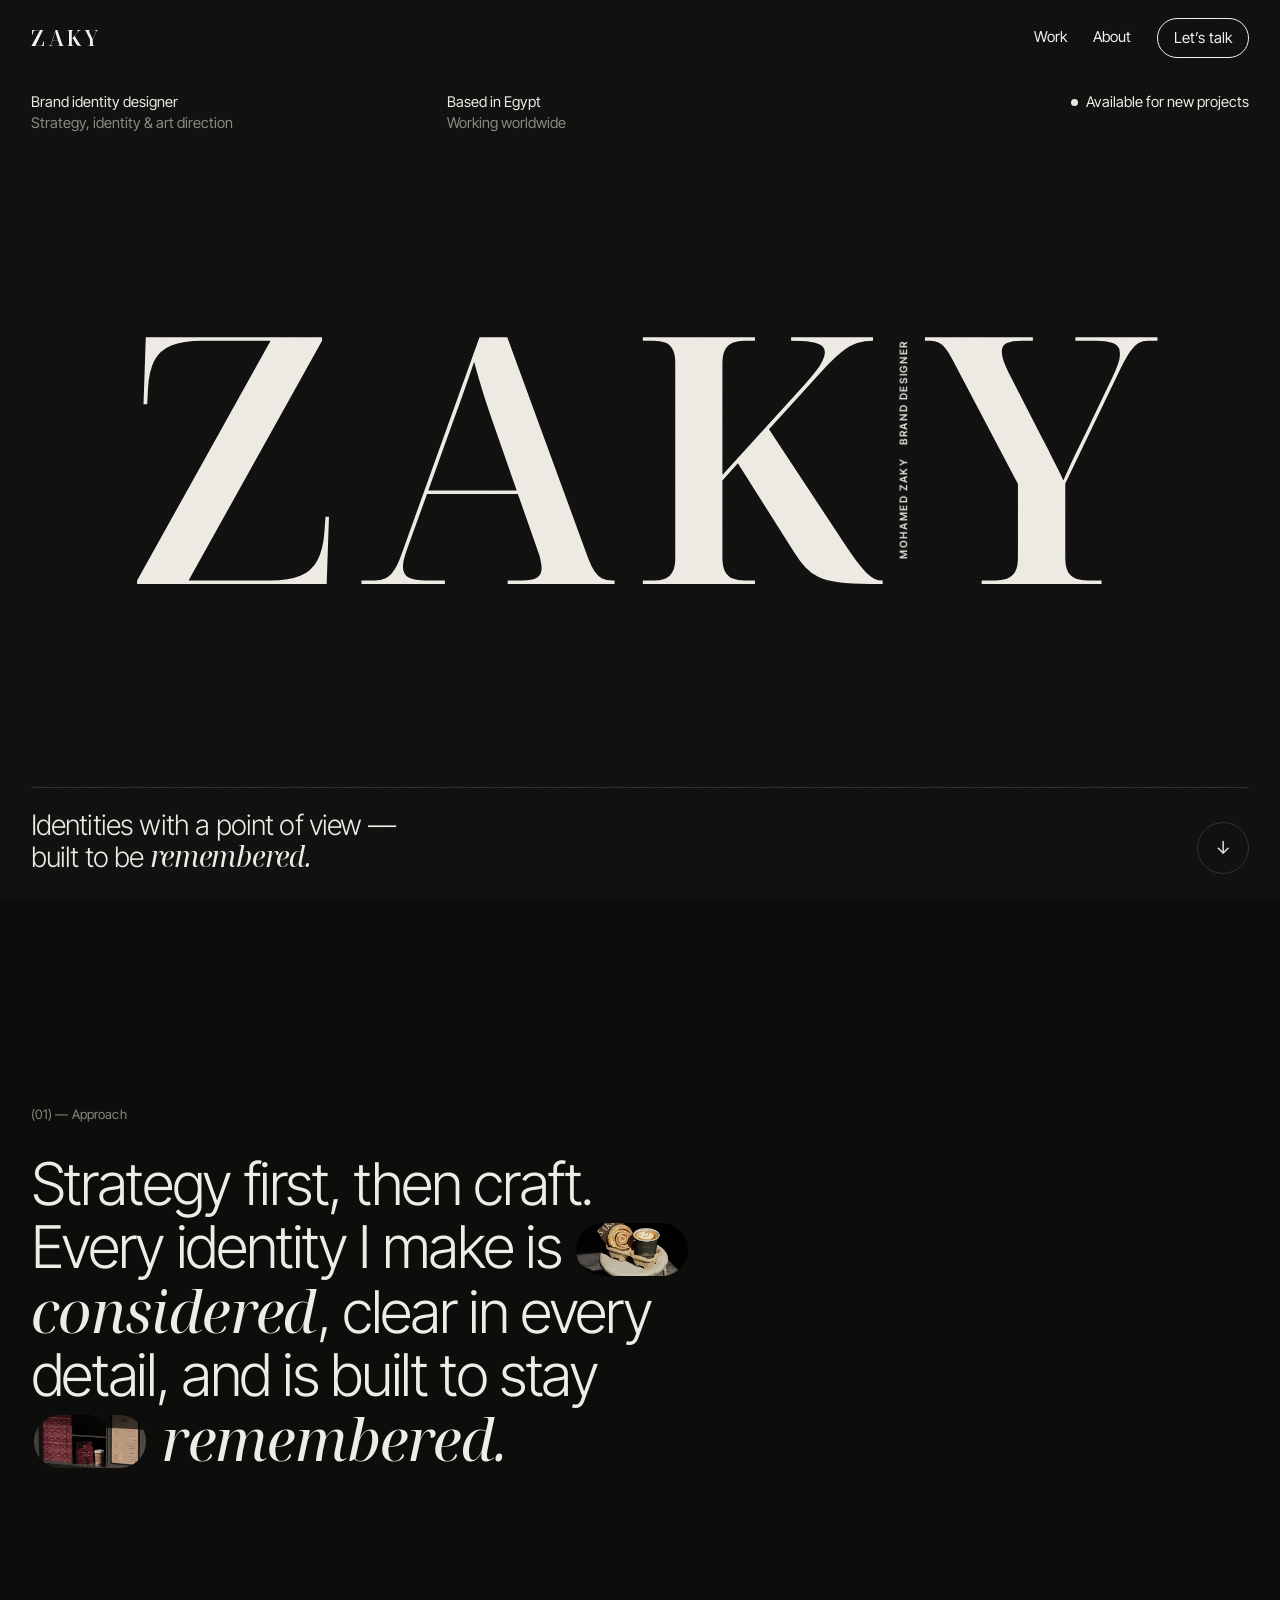
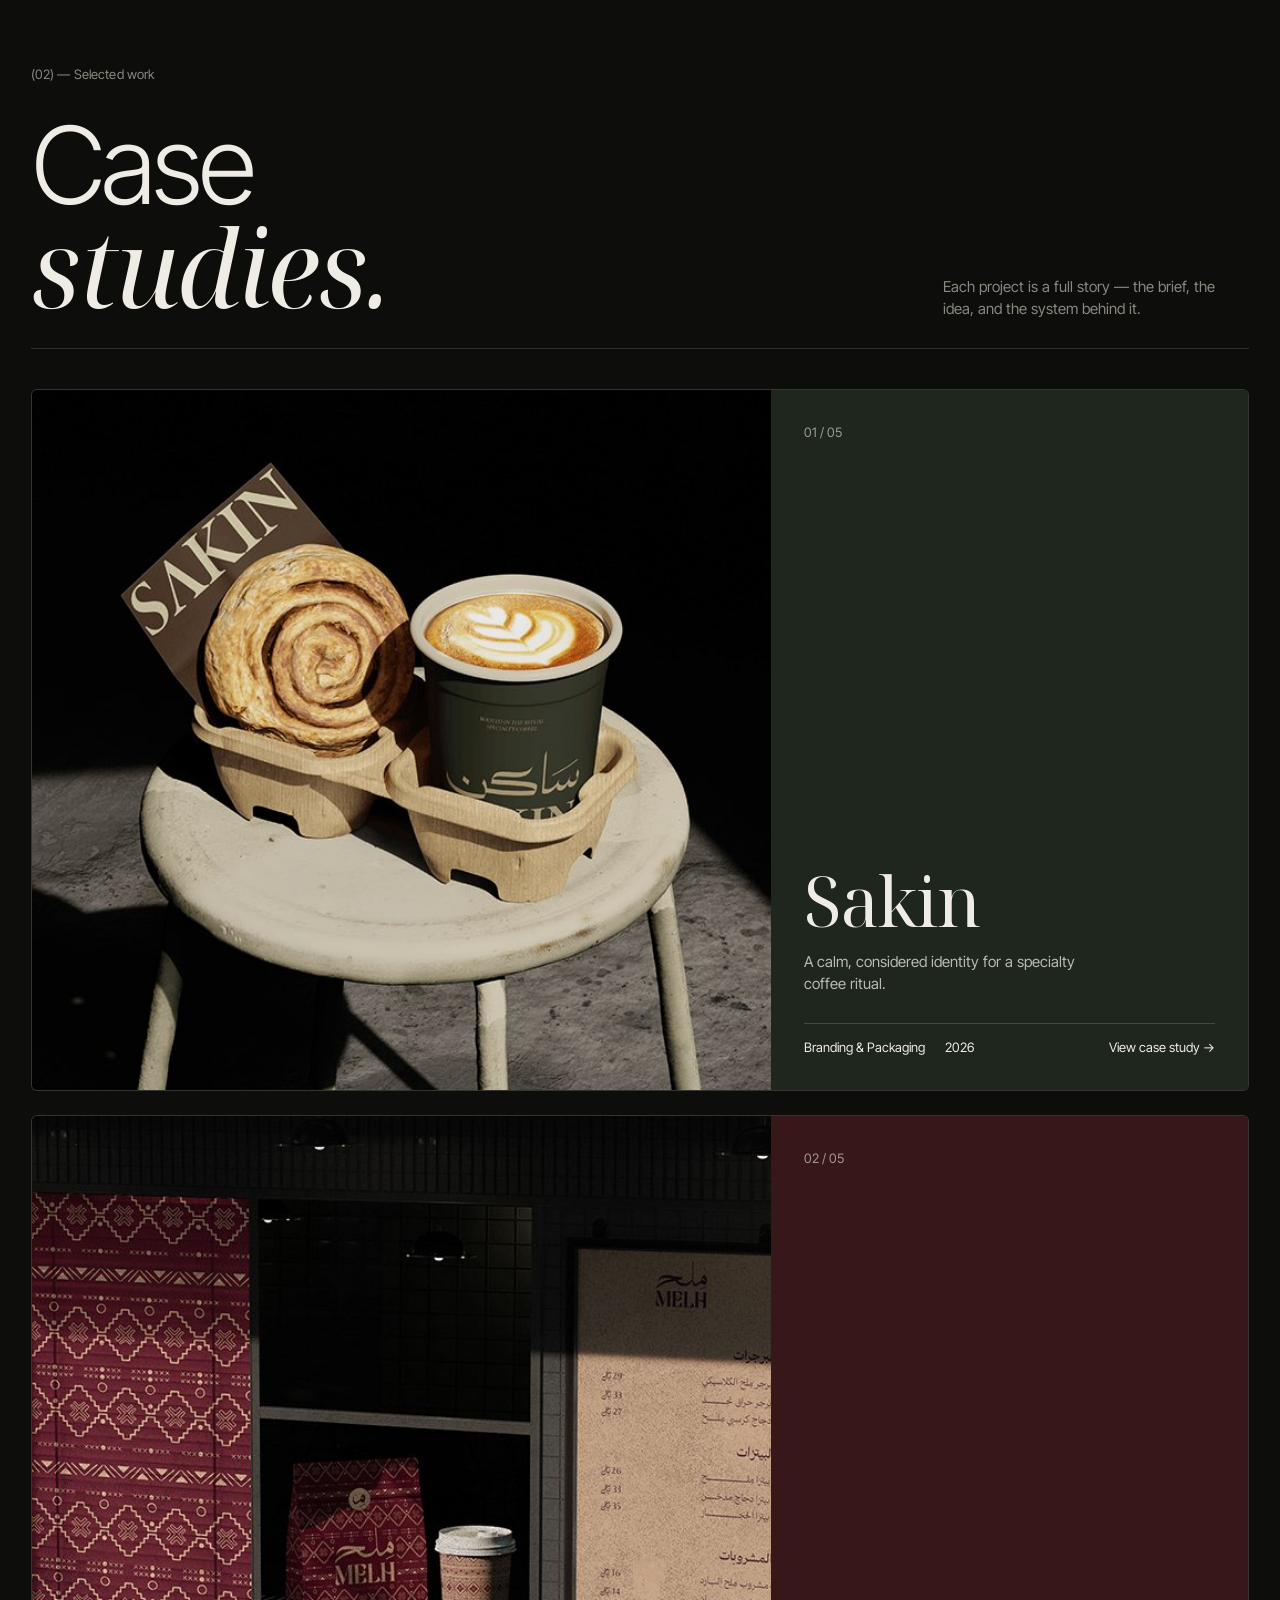
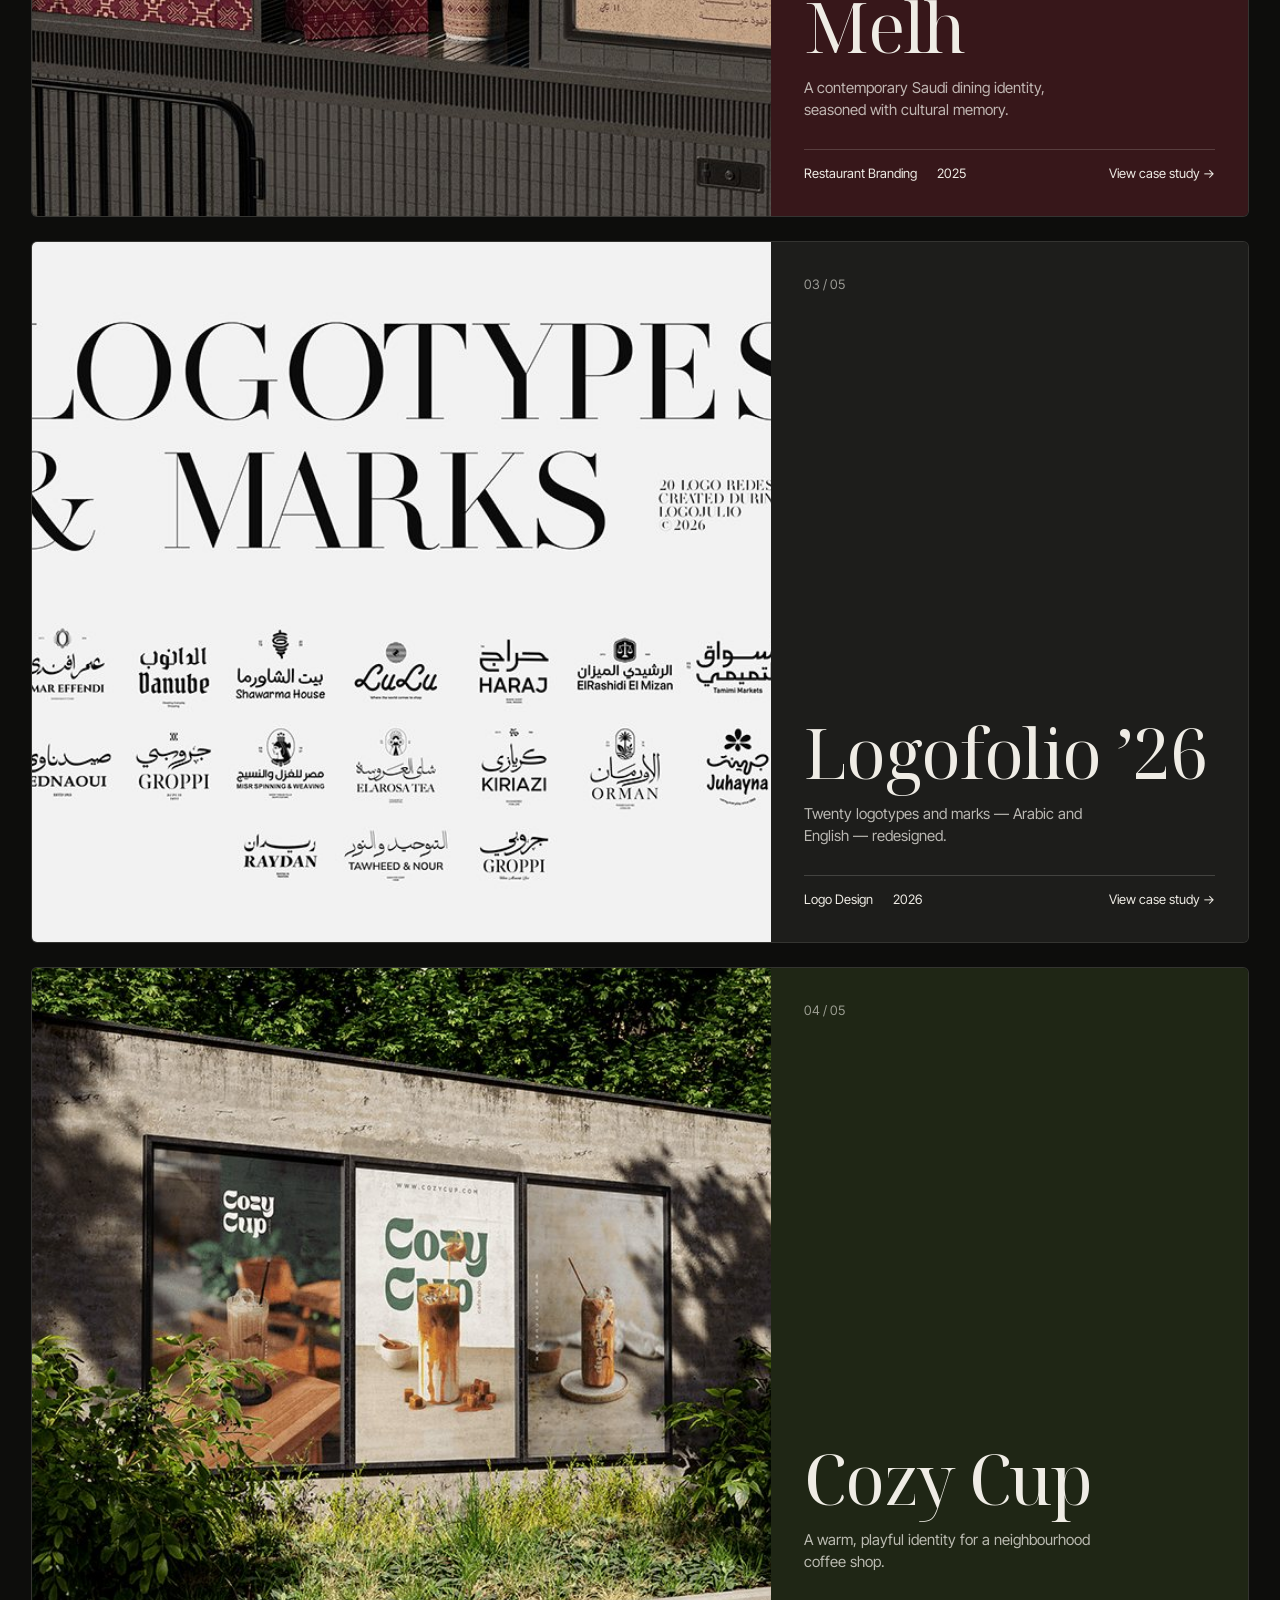
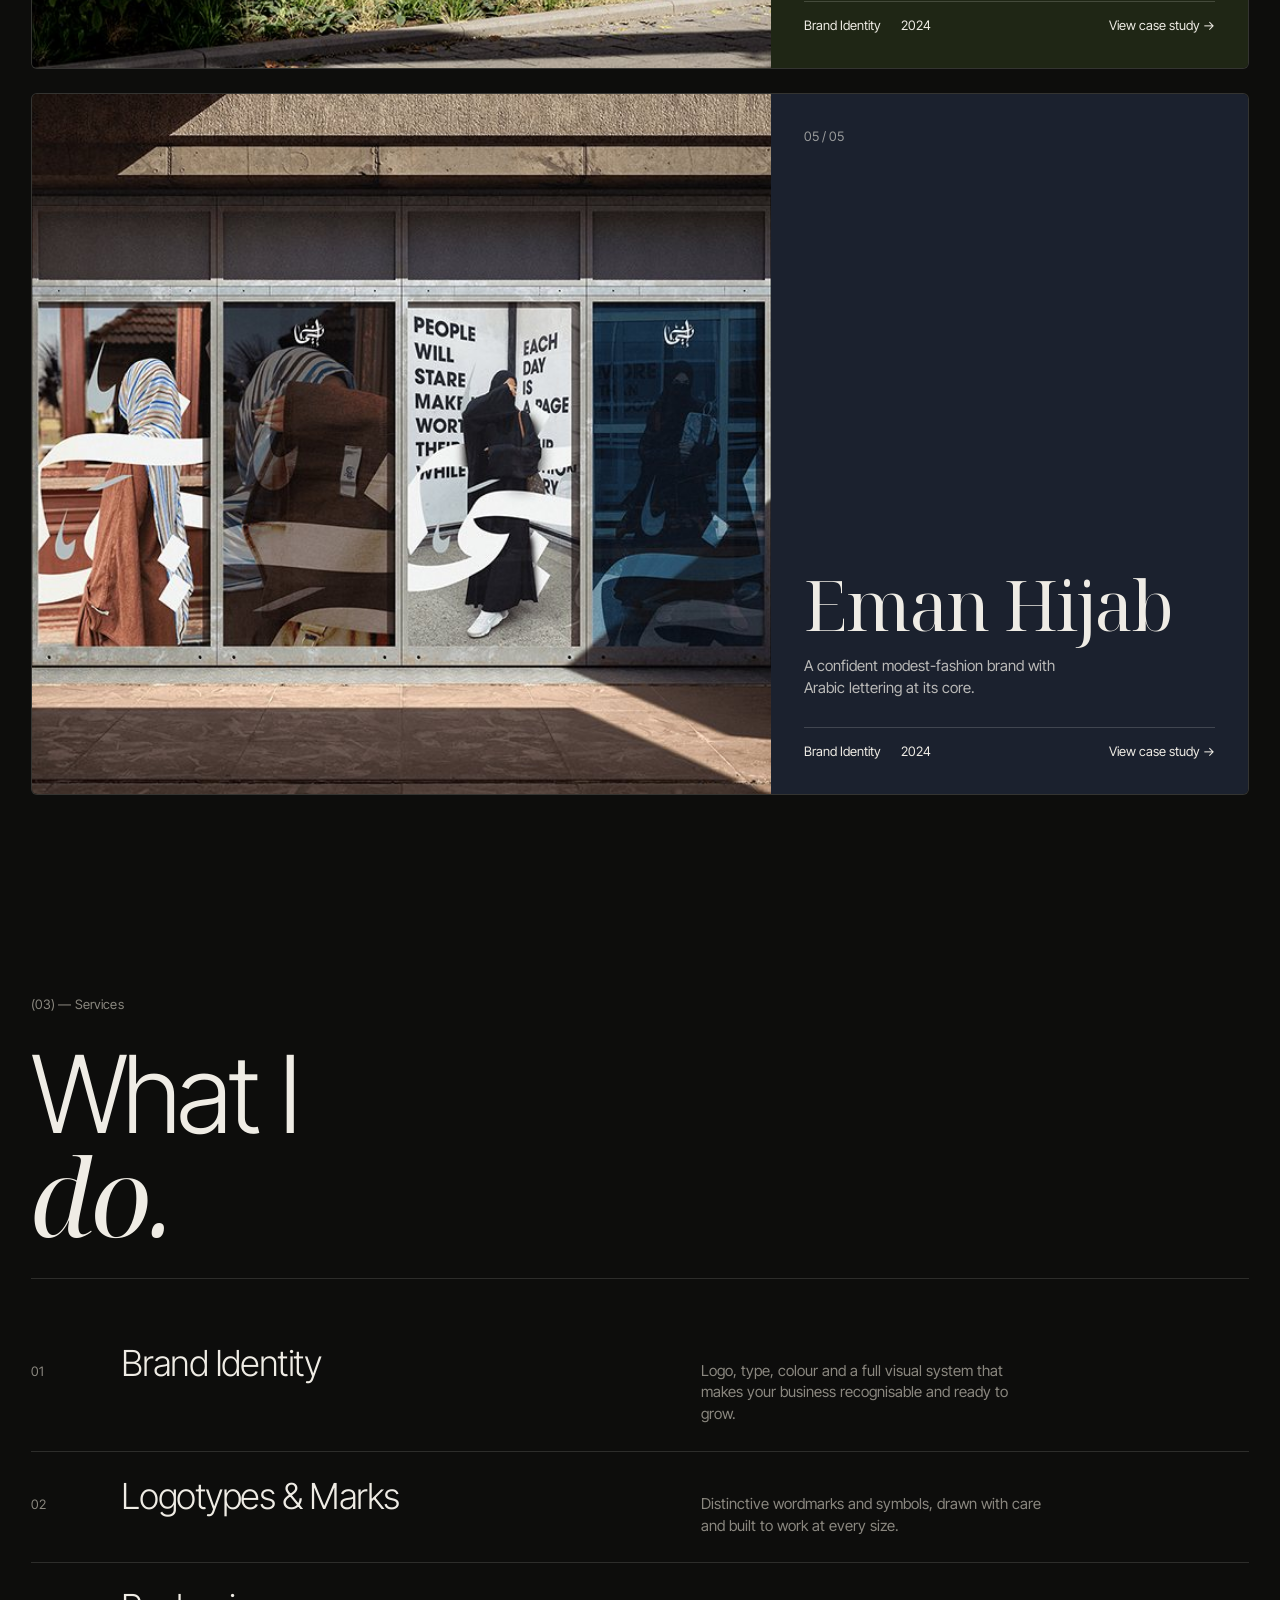
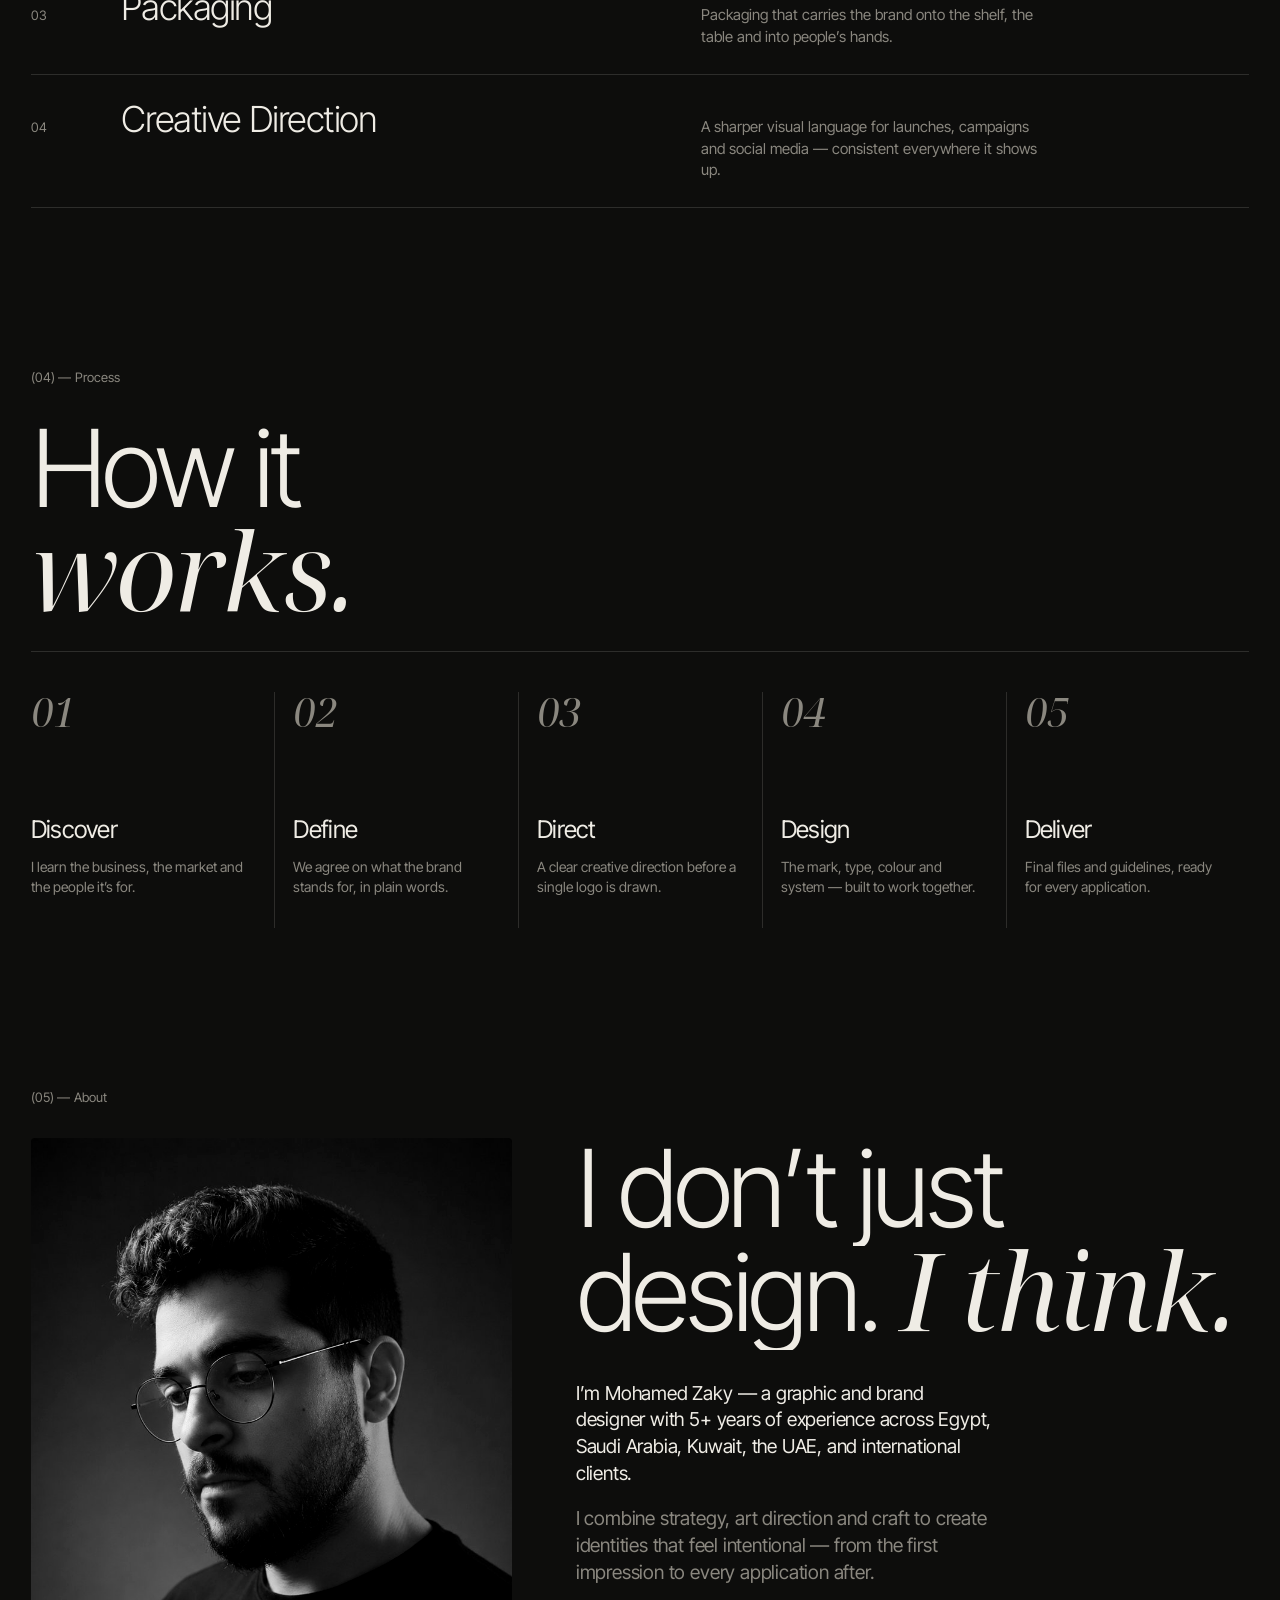
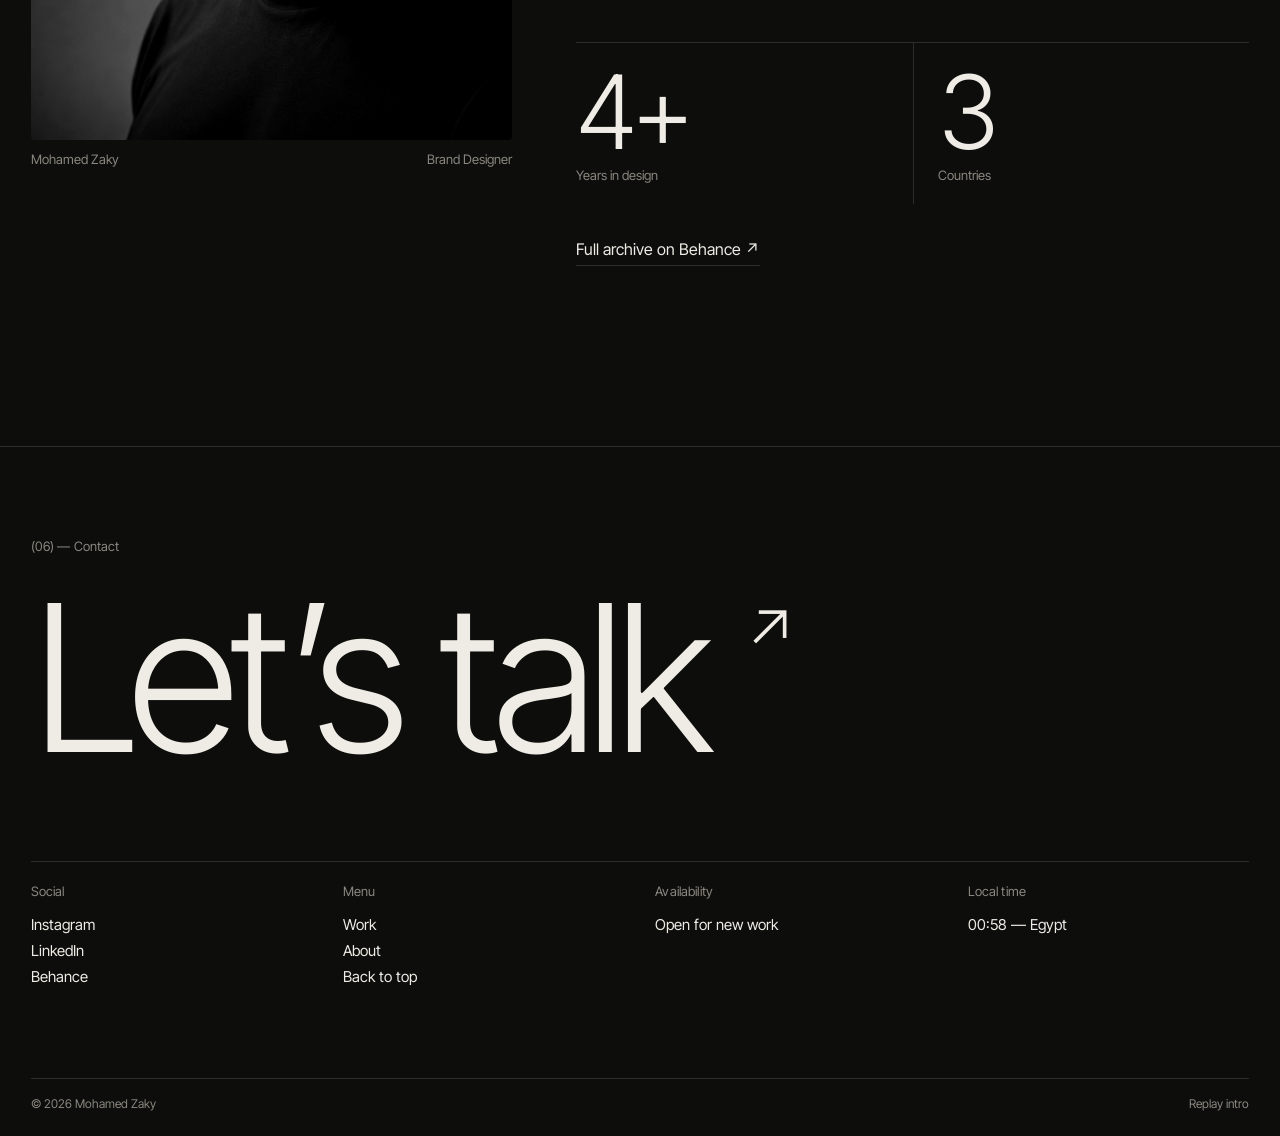
==== commit f1b66aa1: "Remove Arabic text and Arabic logo; English-only site Intro now assembles the ZAKY wordmark, new Z f" ====
--- a/index.html
+++ b/index.html
@@ -4,21 +4,21 @@
   <meta charset="UTF-8">
   <meta name="viewport" content="width=device-width, initial-scale=1">
   <title>Mohamed Zaky — Brand Identity Designer</title>
-  <meta name="description" content="Mohamed Zaky is a brand identity designer from Egypt building bilingual, Arabic–English brand identities for Egypt, the Gulf and beyond.">
+  <meta name="description" content="Mohamed Zaky is a brand identity designer from Egypt crafting distinctive brand identities for Egypt, the Gulf and beyond.">
   <meta name="theme-color" content="#0D0D0C">
-  <link rel="icon" href="assets/zaky-mark.png">
+  <link rel="icon" href="assets/favicon.svg" type="image/svg+xml">
   <link rel="preconnect" href="https://fonts.googleapis.com">
   <link rel="preconnect" href="https://fonts.gstatic.com" crossorigin>
-  <link href="https://fonts.googleapis.com/css2?family=Noto+Serif+Display:ital,wght@0,400;0,600;1,400&family=Inter+Tight:wght@300;400;500&family=Noto+Naskh+Arabic:wght@400;500&display=swap" rel="stylesheet">
+  <link href="https://fonts.googleapis.com/css2?family=Noto+Serif+Display:ital,wght@0,400;0,600;1,400&family=Inter+Tight:wght@300;400;500&display=swap" rel="stylesheet">
   <link rel="stylesheet" href="css/styles.css">
 </head>
 <body class="home">
 
-  <!-- INTRO: the Arabic mark writes itself right-to-left, then the Latin name follows -->
+  <!-- INTRO: the name assembles letter by letter, then the curtain lifts -->
   <div class="intro" id="intro" aria-hidden="true">
     <div class="intro-inner">
-      <img class="intro-ar" src="assets/zaky-mark.png" alt="">
-      <div class="intro-en"><span>Z</span><span>A</span><span>K</span><span>Y</span></div>
+      <div class="intro-word"><span>Z</span><span>A</span><span>K</span><span>Y</span></div>
+      <div class="intro-sub"><b>Mohamed Zaky</b><span>Brand Designer</span></div>
     </div>
   </div>
 
@@ -36,8 +36,8 @@
     <!-- HERO -->
     <section class="hero">
       <div class="hero-top">
-        <p>Brand identity designer<br><span class="muted">Arabic &amp; English brands</span></p>
-        <p class="ar" lang="ar" dir="rtl">مصمم هوية بصرية</p>
+        <p>Brand identity designer<br><span class="muted">Strategy, identity &amp; art direction</span></p>
+        <p class="loc">Based in Egypt<br><span class="muted">Working worldwide</span></p>
         <p class="status"><i></i> Available for new projects</p>
       </div>
 
@@ -46,8 +46,7 @@
       </h1>
 
       <div class="hero-bottom">
-        <img class="hero-ar" src="assets/zaky-mark.png" alt="Zaky in Arabic calligraphy">
-        <p class="hero-line">I build brands that speak<br>two languages — and <em>mean</em> one thing.</p>
+        <p class="hero-line">Identities with a point of view —<br>built to be <em>remembered.</em></p>
         <a class="scroll-cue" href="#work" data-cursor="Work">↓</a>
       </div>
     </section>
@@ -58,7 +57,7 @@
       <h2 class="statement-text reveal">
         Strategy first, then craft. Every identity I make is
         <span class="pic"><img src="assets/work/sakin.jpg" alt=""></span> <em>considered</em>,
-        reads clearly in <span class="ar-inline" lang="ar">عربي</span> &amp; English,
+        clear in every detail,
         and is built to stay <span class="pic"><img src="assets/work/melh.jpg" alt=""></span> <em>remembered.</em>
       </h2>
     </section>
@@ -83,25 +82,21 @@
         <li class="reveal">
           <span class="svc-num">01</span>
           <h3>Brand Identity</h3>
-          <span class="svc-ar" lang="ar" dir="rtl">هوية بصرية</span>
           <p>Logo, type, colour and a full visual system that makes your business recognisable and ready to grow.</p>
         </li>
         <li class="reveal">
           <span class="svc-num">02</span>
-          <h3>Arabic &amp; English Logotypes</h3>
-          <span class="svc-ar" lang="ar" dir="rtl">شعارات عربي وإنجليزي</span>
-          <p>Bilingual wordmarks where both scripts are designed together — never one translated into the other.</p>
+          <h3>Logotypes &amp; Marks</h3>
+          <p>Distinctive wordmarks and symbols, drawn with care and built to work at every size.</p>
         </li>
         <li class="reveal">
           <span class="svc-num">03</span>
           <h3>Packaging</h3>
-          <span class="svc-ar" lang="ar" dir="rtl">تغليف</span>
           <p>Packaging that carries the brand onto the shelf, the table and into people’s hands.</p>
         </li>
         <li class="reveal">
           <span class="svc-num">04</span>
           <h3>Creative Direction</h3>
-          <span class="svc-ar" lang="ar" dir="rtl">توجيه إبداعي</span>
           <p>A sharper visual language for launches, campaigns and social media — consistent everywhere it shows up.</p>
         </li>
       </ul>
@@ -114,11 +109,11 @@
         <h2 class="big" data-lines>How it<br><em>works.</em></h2>
       </div>
       <ol class="steps">
-        <li class="reveal"><span class="step-num">01<i lang="ar">٠١</i></span><h3>Discover</h3><p>I learn the business, the market and the people it’s for.</p></li>
-        <li class="reveal"><span class="step-num">02<i lang="ar">٠٢</i></span><h3>Define</h3><p>We agree on what the brand stands for, in plain words.</p></li>
-        <li class="reveal"><span class="step-num">03<i lang="ar">٠٣</i></span><h3>Direct</h3><p>A clear creative direction before a single logo is drawn.</p></li>
-        <li class="reveal"><span class="step-num">04<i lang="ar">٠٤</i></span><h3>Design</h3><p>The mark, type, colour and system — built to work together.</p></li>
-        <li class="reveal"><span class="step-num">05<i lang="ar">٠٥</i></span><h3>Deliver</h3><p>Final files and guidelines, ready for every application.</p></li>
+        <li class="reveal"><span class="step-num">01</span><h3>Discover</h3><p>I learn the business, the market and the people it’s for.</p></li>
+        <li class="reveal"><span class="step-num">02</span><h3>Define</h3><p>We agree on what the brand stands for, in plain words.</p></li>
+        <li class="reveal"><span class="step-num">03</span><h3>Direct</h3><p>A clear creative direction before a single logo is drawn.</p></li>
+        <li class="reveal"><span class="step-num">04</span><h3>Design</h3><p>The mark, type, colour and system — built to work together.</p></li>
+        <li class="reveal"><span class="step-num">05</span><h3>Deliver</h3><p>Final files and guidelines, ready for every application.</p></li>
       </ol>
     </section>
 
@@ -128,7 +123,7 @@
       <div class="about-grid">
         <figure class="portrait reveal">
           <img src="assets/portrait.jpg" alt="Portrait of Mohamed Zaky" loading="lazy">
-          <figcaption>Mohamed Zaky <span lang="ar">محمد زكي</span></figcaption>
+          <figcaption>Mohamed Zaky <span>Brand Designer</span></figcaption>
         </figure>
         <div class="about-copy">
           <h2 class="big" data-lines>I don’t just<br>design. <em>I think.</em></h2>
@@ -149,7 +144,7 @@
   <footer id="contact" class="contact">
     <p class="eyebrow">(06) — Contact</p>
     <a class="talk" href="https://www.instagram.com/mozakydesign/" target="_blank" rel="noopener" data-cursor="Say hi">
-      <span class="talk-en">Let’s talk</span><span class="talk-ar" lang="ar">يلا نتكلم</span>
+      <span class="talk-en">Let’s talk <i>↗</i></span>
     </a>
     <div class="contact-grid">
       <div><span class="label">Social</span>
--- a/css/styles.css
+++ b/css/styles.css
@@ -11,7 +11,6 @@
 
   --display: "Noto Serif Display", "Times New Roman", serif;
   --sans: "Inter Tight", system-ui, -apple-system, sans-serif;
-  --arabic: "Noto Naskh Arabic", "Geeza Pro", serif;
 
   --gutter: clamp(16px, 2.4vw, 36px);
   --ease: cubic-bezier(.2, .7, .1, 1);
@@ -32,7 +31,6 @@
 a { color: inherit; text-decoration: none; }
 img { display: block; max-width: 100%; }
 em { font-family: var(--display); font-style: italic; font-weight: 400; letter-spacing: -0.01em; }
-[lang="ar"] { font-family: var(--arabic); font-style: normal; letter-spacing: 0; }
 .muted { color: var(--muted); }
 .eyebrow, .label { font-size: 13px; color: var(--muted); letter-spacing: .01em; }
 .big {
@@ -81,18 +79,18 @@
 }
 .intro.out { clip-path: inset(0 0 100% 0); }
 .intro.gone { display: none; }
-.intro-inner { display: grid; place-items: center; gap: 28px; }
-.intro-ar { width: min(380px, 62vw); mix-blend-mode: screen; clip-path: inset(0 0 0 100%); }
-.intro-en { display: flex; gap: .5em; font-family: var(--display); font-weight: 600; font-size: 15px; letter-spacing: .1em; }
-.intro-en span { opacity: 0; transform: translateY(10px); }
-.intro.play .intro-ar { animation: write-rtl 1.4s .15s var(--ease-io) forwards; }
-.intro.play .intro-en span { animation: up .6s var(--ease) forwards; }
-.intro.play .intro-en span:nth-child(1) { animation-delay: 1.35s; }
-.intro.play .intro-en span:nth-child(2) { animation-delay: 1.43s; }
-.intro.play .intro-en span:nth-child(3) { animation-delay: 1.51s; }
-.intro.play .intro-en span:nth-child(4) { animation-delay: 1.59s; }
-@keyframes write-rtl { to { clip-path: inset(0 0 0 0); } }
-@keyframes up { to { opacity: 1; transform: none; } }
+.intro-inner { display: grid; place-items: center; gap: 22px; }
+.intro-word { display: flex; gap: .06em; overflow: hidden; font-family: var(--display); font-weight: 600; font-size: clamp(64px, 11vw, 170px); line-height: .9; }
+.intro-word span { transform: translateY(110%); }
+.intro-sub { display: flex; gap: 1.4em; font-size: 11px; letter-spacing: .18em; text-transform: uppercase; opacity: 0; }
+.intro-sub b { font-weight: 600; }
+.intro.play .intro-word span { animation: up 1s var(--ease) forwards; }
+.intro.play .intro-word span:nth-child(2) { animation-delay: .08s; }
+.intro.play .intro-word span:nth-child(3) { animation-delay: .16s; }
+.intro.play .intro-word span:nth-child(4) { animation-delay: .24s; }
+.intro.play .intro-sub { animation: fadein .8s .9s forwards; }
+@keyframes fadein { to { opacity: 1; } }
+@keyframes up { to { transform: none; } }
 html.intro-lock, html.intro-lock body { overflow: hidden; }
 
 /* ============ Hero ============ */
@@ -101,10 +99,9 @@
   padding: 92px var(--gutter) 26px; position: relative;
 }
 .hero-top {
-  display: grid; grid-template-columns: 1fr auto 1fr; align-items: start; gap: var(--gutter);
+  display: grid; grid-template-columns: 1fr 1fr 1fr; align-items: start; gap: var(--gutter);
   font-size: clamp(14px, 1.15vw, 17px);
 }
-.hero-top .ar { font-size: clamp(16px, 1.4vw, 21px); color: var(--muted); }
 .hero-top .status { justify-self: end; display: flex; align-items: center; gap: 8px; }
 .status i { width: 7px; height: 7px; border-radius: 50%; background: var(--ink); animation: pulse 2.2s infinite; }
 @keyframes pulse { 0%, 100% { opacity: 1; } 50% { opacity: .25; } }
@@ -142,12 +139,11 @@
 body.ready .wm-tag { opacity: 1; }
 
 .hero-bottom {
-  display: grid; grid-template-columns: auto 1fr auto; align-items: end; gap: clamp(20px, 4vw, 60px);
+  display: grid; grid-template-columns: 1fr auto; align-items: end; gap: clamp(20px, 4vw, 60px);
   padding-top: 22px; border-top: 1px solid var(--line); margin-top: 22px;
   opacity: 0; transition: opacity 1s .6s;
 }
 body.ready .hero-bottom { opacity: 1; }
-.hero-ar { width: clamp(90px, 9vw, 150px); mix-blend-mode: screen; transform-origin: left bottom; }
 .hero-line { font-weight: 300; font-size: clamp(20px, 2.2vw, 34px); line-height: 1.12; letter-spacing: -0.03em; }
 .scroll-cue {
   width: 52px; height: 52px; border-radius: 50%; border: 1px solid var(--line);
@@ -175,7 +171,6 @@
 }
 .pic img { width: 100%; height: 100%; object-fit: cover; transition: transform 1s var(--ease); }
 .pic:hover img { transform: scale(1.15); }
-.ar-inline { font-size: .86em; }
 
 /* ============ Section heads ============ */
 .section-head {
@@ -209,7 +204,6 @@
   margin-top: auto; font-family: var(--display); font-weight: 400;
   font-size: clamp(44px, 5.4vw, 92px); line-height: .95; letter-spacing: -0.02em;
 }
-.card h3 span { display: block; font-size: .42em; margin-top: .25em; opacity: .7; }
 .card p { margin-top: 18px; max-width: 32ch; color: rgba(239,236,229,.75); font-size: 15px; }
 .card-meta { display: flex; flex-wrap: wrap; gap: 8px 20px; margin-top: 28px; padding-top: 14px; border-top: 1px solid rgba(239,236,229,.18); font-size: 13px; }
 .card-cta { margin-left: auto; transition: transform .4s var(--ease); }
@@ -219,22 +213,20 @@
 .services, .process, .about { padding: 120px var(--gutter) 40px; }
 .svc-list { list-style: none; }
 .svc-list li {
-  display: grid; grid-template-columns: 60px 1.2fr 1fr 1.2fr; align-items: baseline; gap: var(--gutter);
+  display: grid; grid-template-columns: 60px 1fr 1fr; align-items: baseline; gap: var(--gutter);
   padding: 26px 0; border-bottom: 1px solid var(--line);
   transition: padding .5s var(--ease);
 }
 .svc-list li:hover { padding-left: 14px; }
 .svc-num { font-size: 13px; color: var(--muted); }
 .svc-list h3 { font-weight: 300; font-size: clamp(26px, 2.8vw, 46px); letter-spacing: -0.04em; line-height: 1.05; }
-.svc-ar { font-size: clamp(20px, 1.8vw, 28px); color: var(--muted); text-align: right; }
 .svc-list p { color: var(--muted); font-size: 15px; max-width: 38ch; }
 
 /* ============ Process ============ */
 .steps { list-style: none; display: grid; grid-template-columns: repeat(5, 1fr); }
 .steps li { padding: 0 18px 30px; border-left: 1px solid var(--line); }
 .steps li:first-child { border-left: 0; padding-left: 0; }
-.step-num { display: flex; justify-content: space-between; font-family: var(--display); font-style: italic; font-size: 40px; line-height: 1; color: var(--muted); margin-bottom: 80px; }
-.step-num i { font-family: var(--arabic); font-style: normal; font-size: 28px; }
+.step-num { display: block; font-family: var(--display); font-style: italic; font-size: 40px; line-height: 1; color: var(--muted); margin-bottom: 80px; }
 .steps h3 { font-weight: 400; font-size: clamp(22px, 1.9vw, 30px); letter-spacing: -0.03em; margin-bottom: 10px; }
 .steps p { color: var(--muted); font-size: 14px; max-width: 28ch; }
 
@@ -258,9 +250,9 @@
 .contact .label { display: block; margin-bottom: 10px; }
 .talk { display: grid; margin: 30px 0 0; }
 .talk-en { font-weight: 300; font-size: clamp(80px, 16vw, 290px); line-height: .9; letter-spacing: -0.06em; transition: letter-spacing .7s var(--ease); }
-.talk-ar { justify-self: end; font-size: clamp(34px, 5vw, 90px); line-height: 1.2; color: var(--muted); transition: color .4s; }
+.talk-en i { font-style: normal; font-size: .3em; vertical-align: top; display: inline-block; margin-top: .3em; transition: transform .5s var(--ease); }
 .talk:hover .talk-en { letter-spacing: -0.03em; }
-.talk:hover .talk-ar { color: var(--ink); }
+.talk:hover .talk-en i { transform: translate(8px, -8px); }
 .contact-grid { display: grid; grid-template-columns: repeat(4, 1fr); gap: var(--gutter); margin-top: 90px; padding-top: 20px; border-top: 1px solid var(--line); font-size: 15px; }
 .contact-grid > div { display: flex; flex-direction: column; gap: 4px; }
 .contact-grid a:hover { text-decoration: underline; text-underline-offset: 3px; }
@@ -275,7 +267,6 @@
 .cs-hero { padding: 0 var(--gutter) 60px; display: grid; grid-template-columns: 1fr 1fr; gap: 24px var(--gutter); }
 .cs-hero .eyebrow { grid-column: 1 / -1; }
 .cs-title { grid-column: 1 / -1; font-family: var(--display); font-weight: 400; font-size: clamp(80px, 15vw, 260px); line-height: .9; letter-spacing: -0.03em; }
-.cs-title-ar { grid-column: 1 / -1; justify-self: end; font-size: clamp(40px, 6vw, 110px); line-height: 1; color: var(--muted); margin-top: -0.4em; }
 .cs-tagline { font-weight: 300; font-size: clamp(22px, 2.4vw, 38px); line-height: 1.12; letter-spacing: -0.03em; max-width: 22ch; align-self: start; }
 .cs-meta { display: grid; grid-template-columns: repeat(2, 1fr); gap: 22px var(--gutter); border-top: 1px solid var(--line); padding-top: 18px; font-size: 15px; }
 .cs-meta dt { font-size: 12px; color: var(--muted); margin-bottom: 4px; }
@@ -296,7 +287,6 @@
 .cs-next { display: grid; grid-template-columns: 1fr auto; align-items: end; gap: 20px var(--gutter); margin: 140px var(--gutter) 60px; padding-top: 22px; border-top: 1px solid var(--line); }
 .cs-next .eyebrow { grid-column: 1 / -1; }
 .cs-next-name { font-family: var(--display); font-size: clamp(56px, 10vw, 180px); line-height: .9; letter-spacing: -0.03em; transition: letter-spacing .7s var(--ease); }
-.cs-next-name em { display: block; font-size: .4em; color: var(--muted); }
 .cs-next:hover .cs-next-name { letter-spacing: 0; }
 .cs-next-img { width: clamp(160px, 22vw, 360px); aspect-ratio: 4 / 3; overflow: hidden; border-radius: 6px; }
 .cs-next-img img { width: 100%; height: 100%; object-fit: cover; transition: transform 1.2s var(--ease); }
@@ -311,12 +301,10 @@
   .card { grid-template-columns: 1fr; grid-template-rows: 1.3fr auto; }
   .card h3 { margin-top: 10px; }
   .svc-list li { grid-template-columns: 40px 1fr; row-gap: 8px; }
-  .svc-ar { grid-column: 2; text-align: left; }
   .svc-list p { grid-column: 2; }
   .steps { grid-template-columns: 1fr; }
   .steps li { border-left: 0; border-top: 1px solid var(--line); padding: 22px 0 28px !important; display: grid; grid-template-columns: 110px 1fr; column-gap: 14px; }
   .step-num { margin: 0; grid-row: span 2; font-size: 30px; gap: 12px; justify-content: flex-start; }
-  .step-num i { font-size: 22px; }
   .about-grid { grid-template-columns: 1fr; }
   .portrait { position: static; max-width: 460px; }
   .contact-grid { grid-template-columns: 1fr 1fr; row-gap: 32px; }
@@ -330,7 +318,7 @@
   .hero-top { grid-template-columns: 1fr auto; }
   .hero-top .status { display: none; }
   .wm-tag { display: none; }
-  .hero-bottom { grid-template-columns: auto 1fr; }
+  .hero-bottom { grid-template-columns: 1fr; }
   .scroll-cue { display: none; }
   .section-head { grid-template-columns: 1fr; }
   .section-note { justify-self: start; }
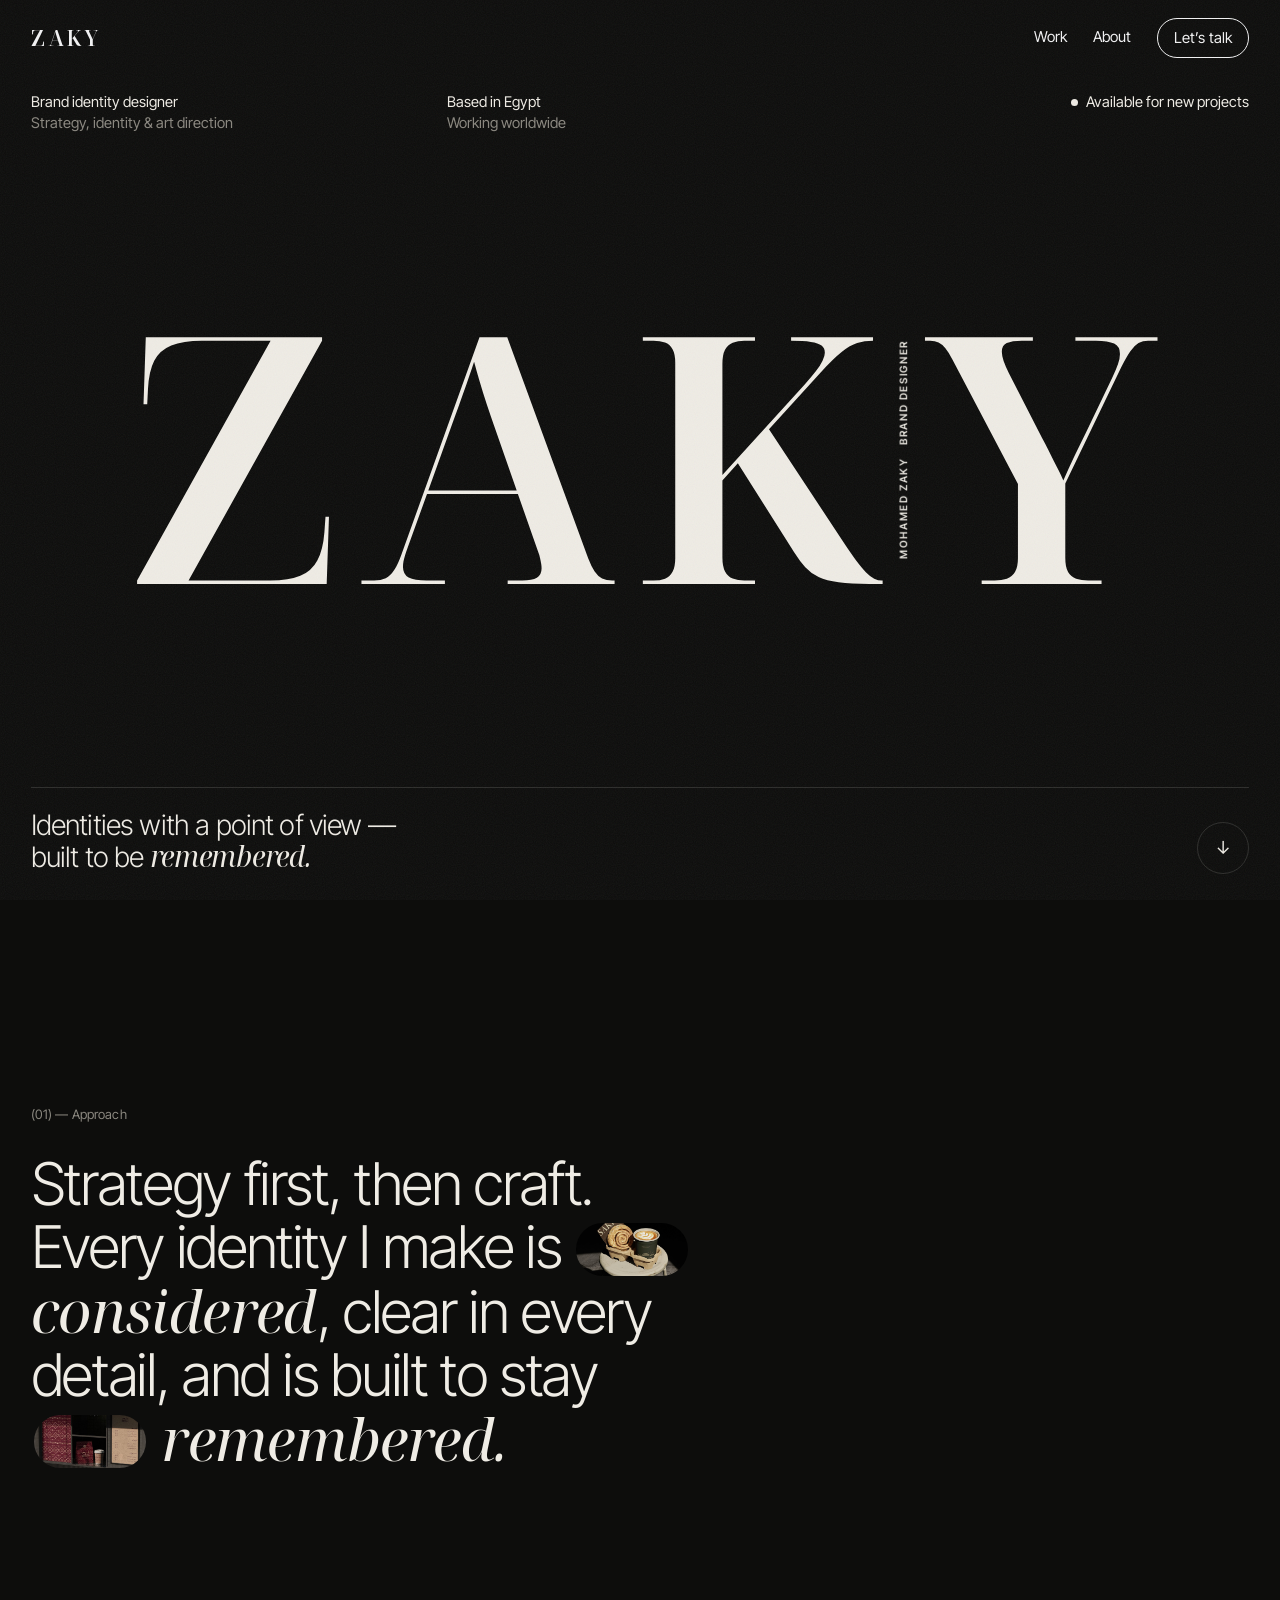
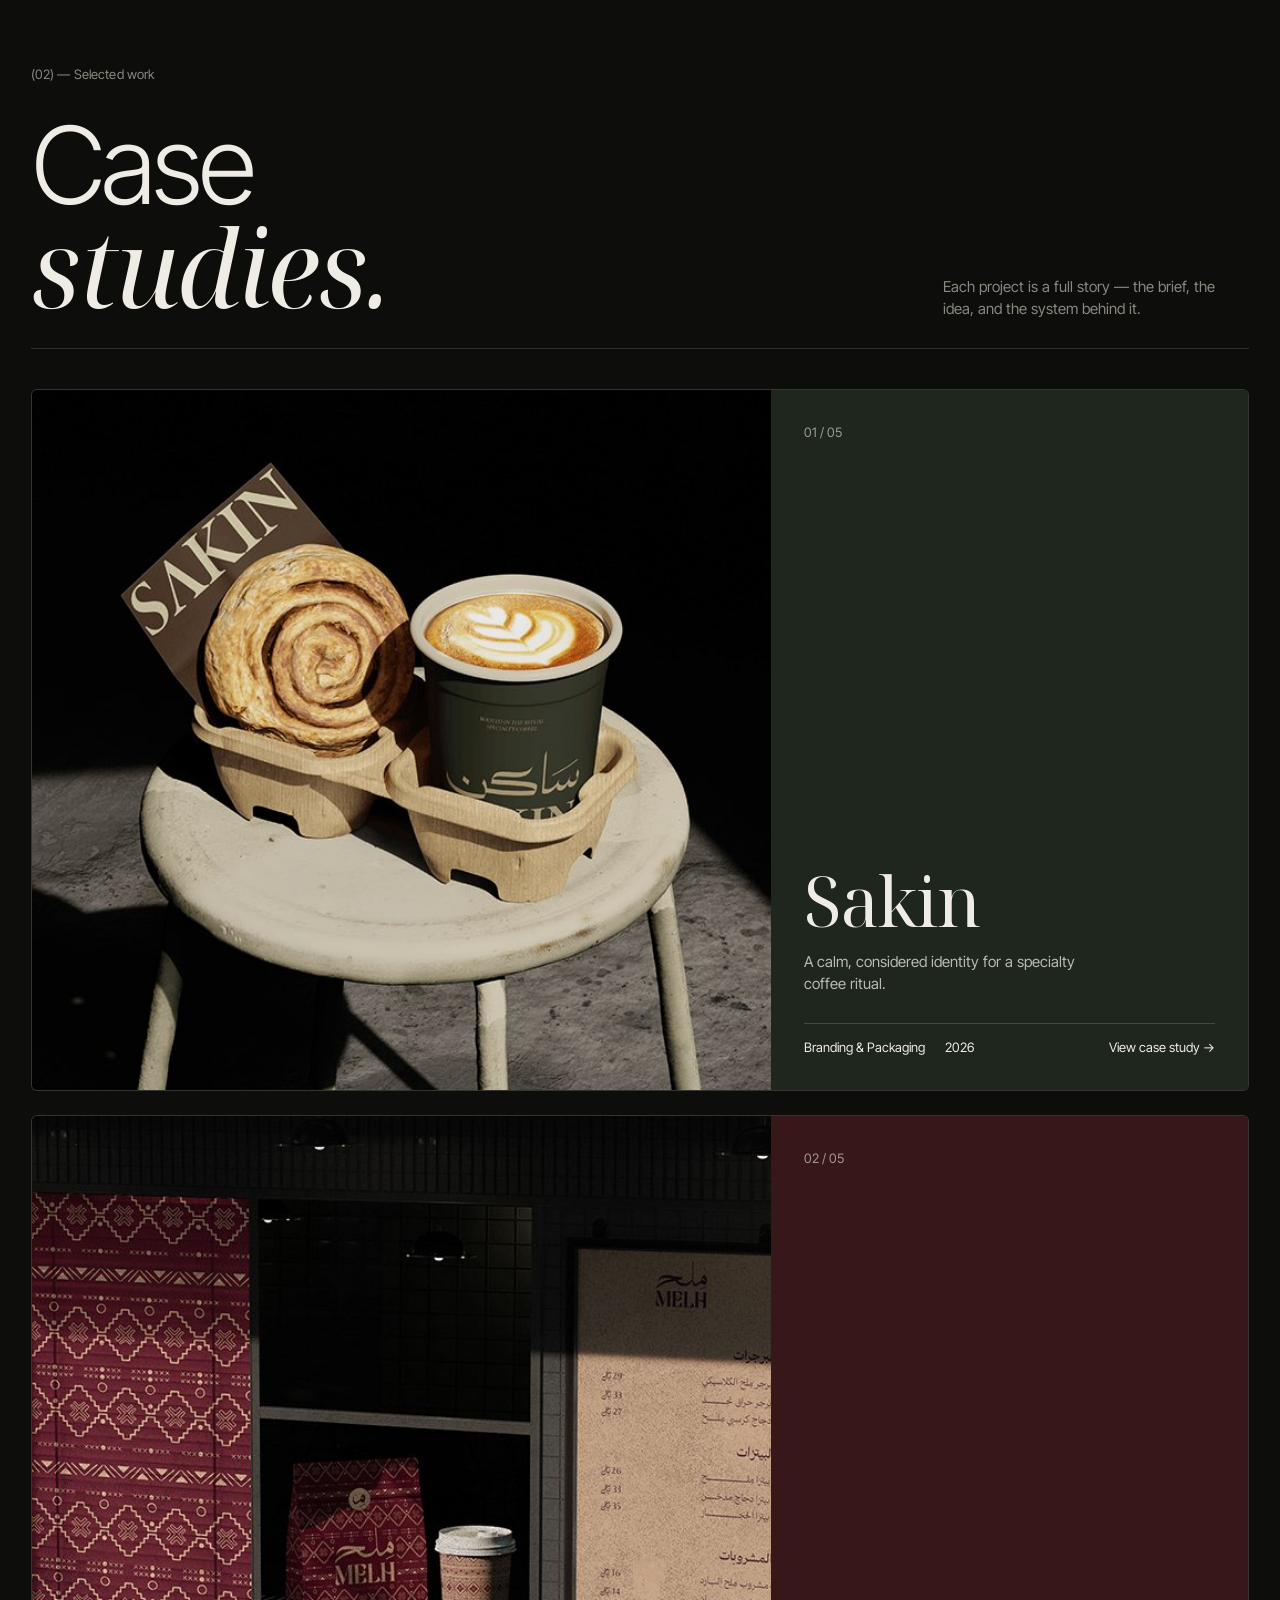
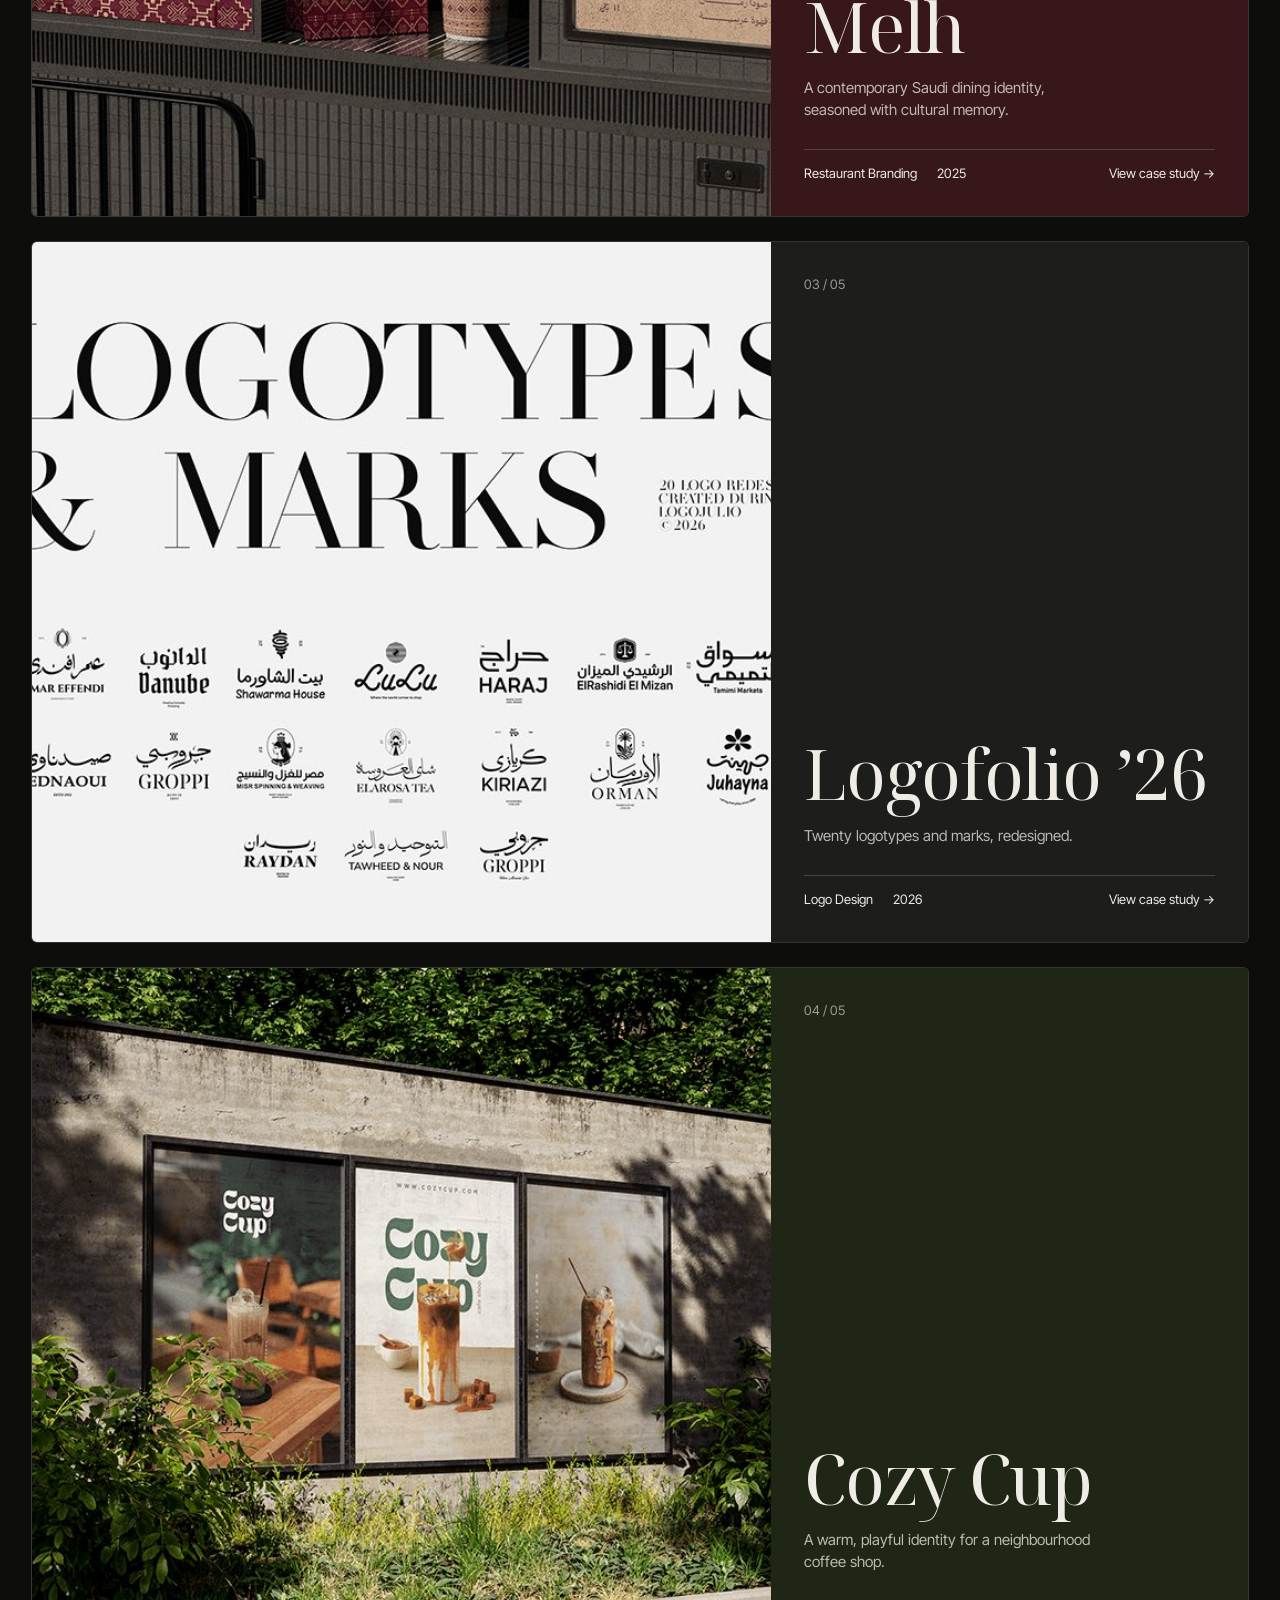
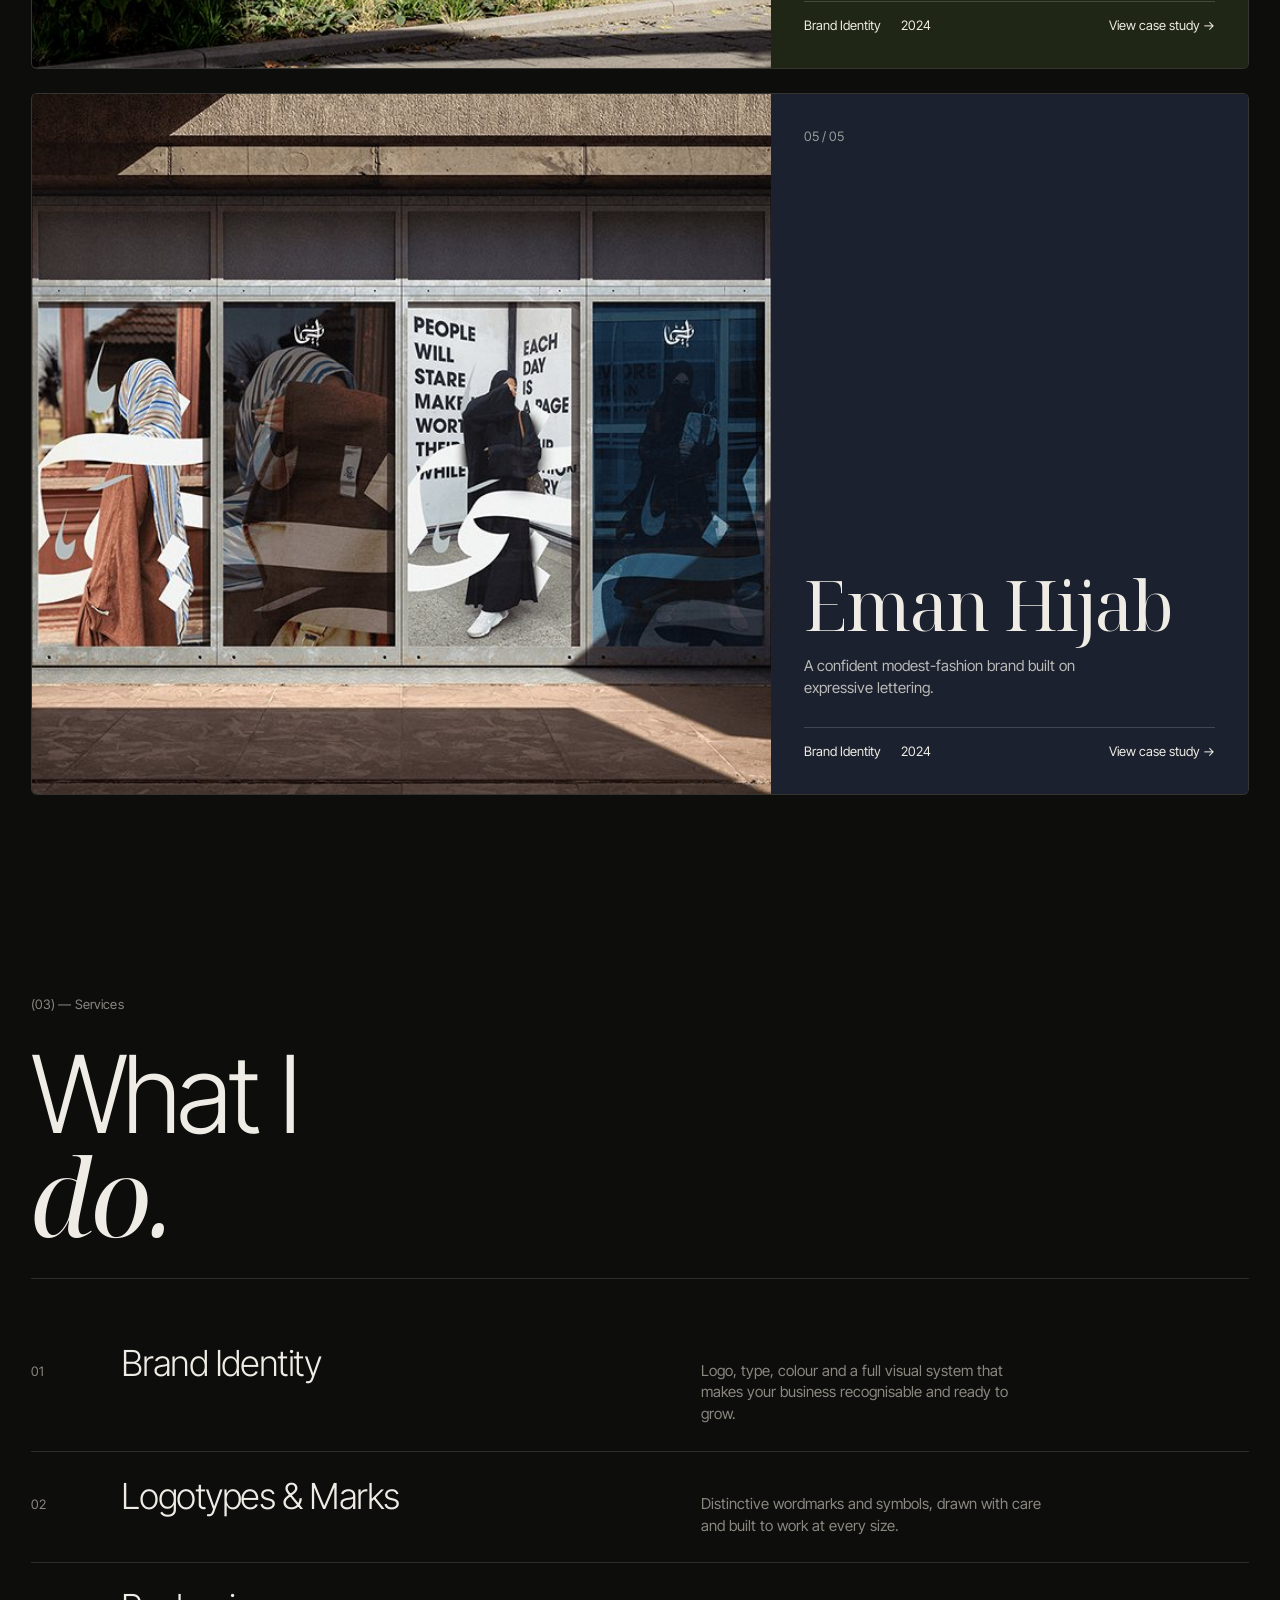
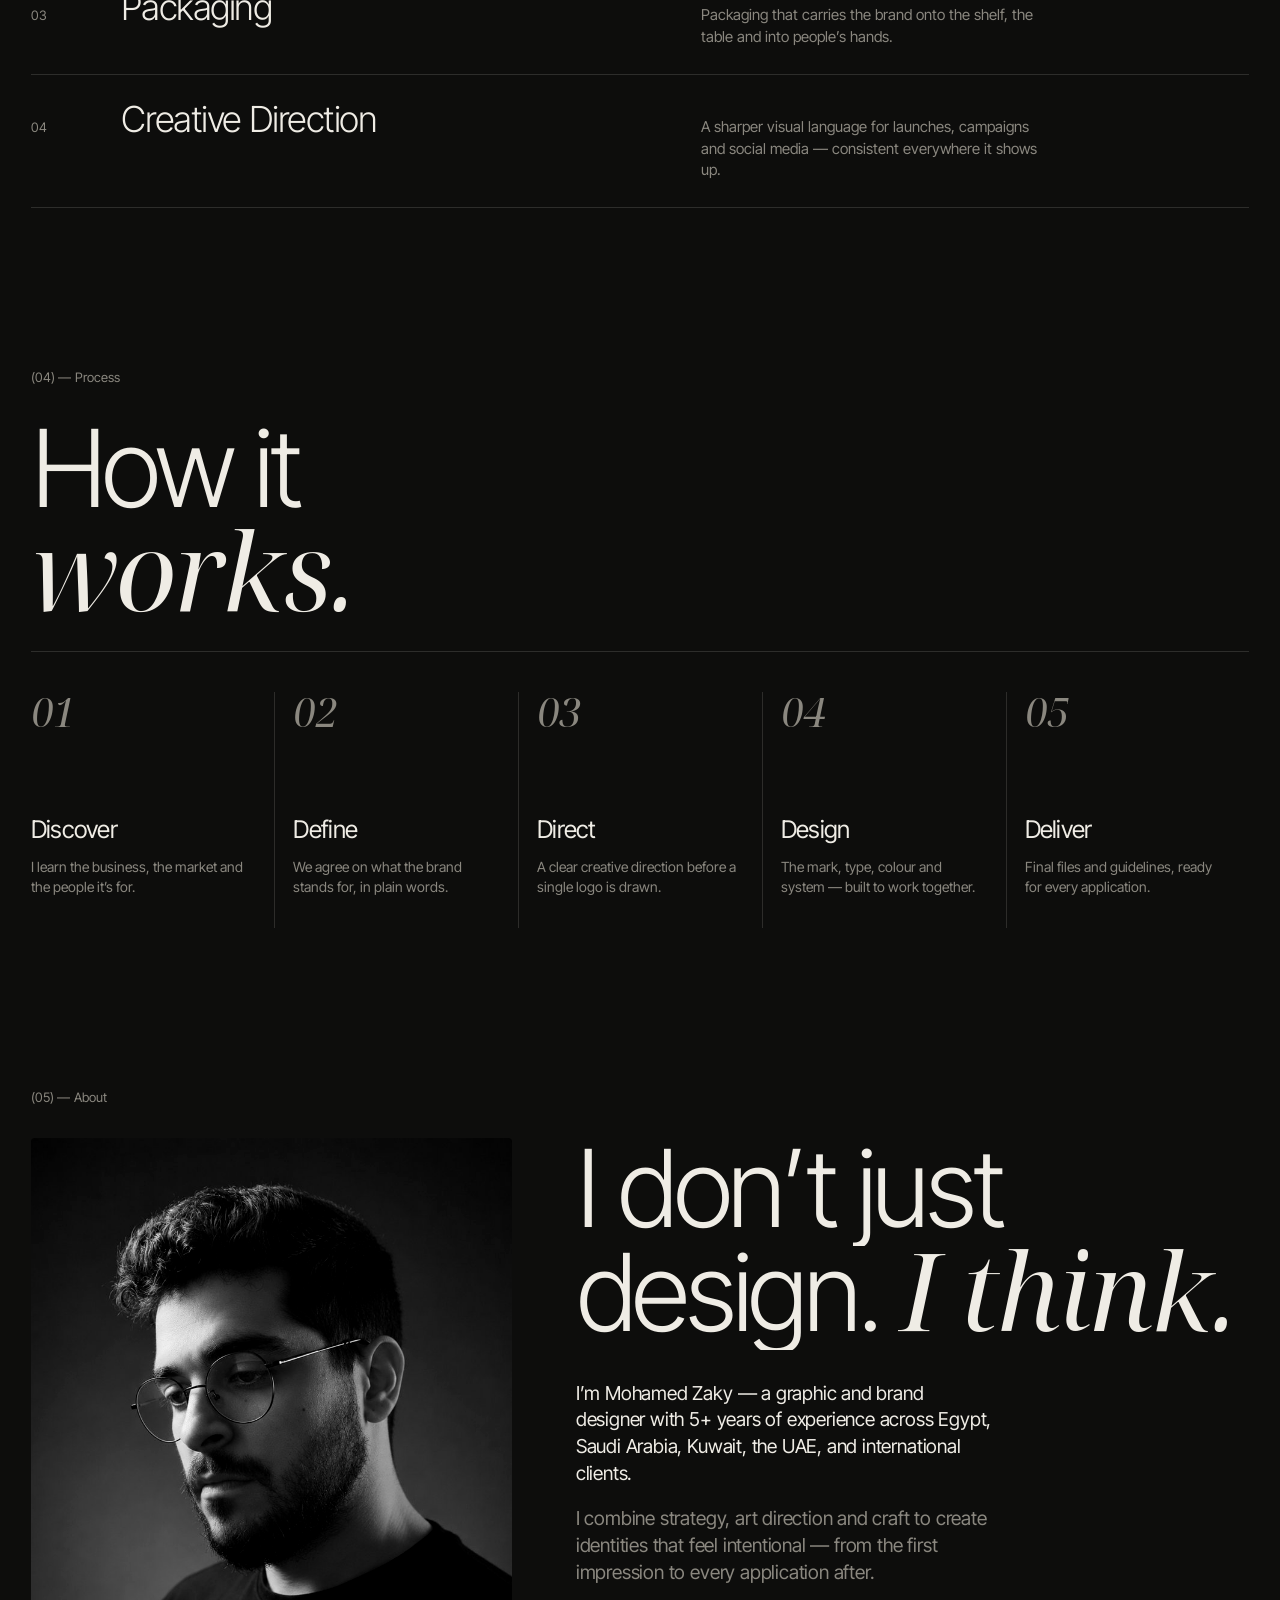
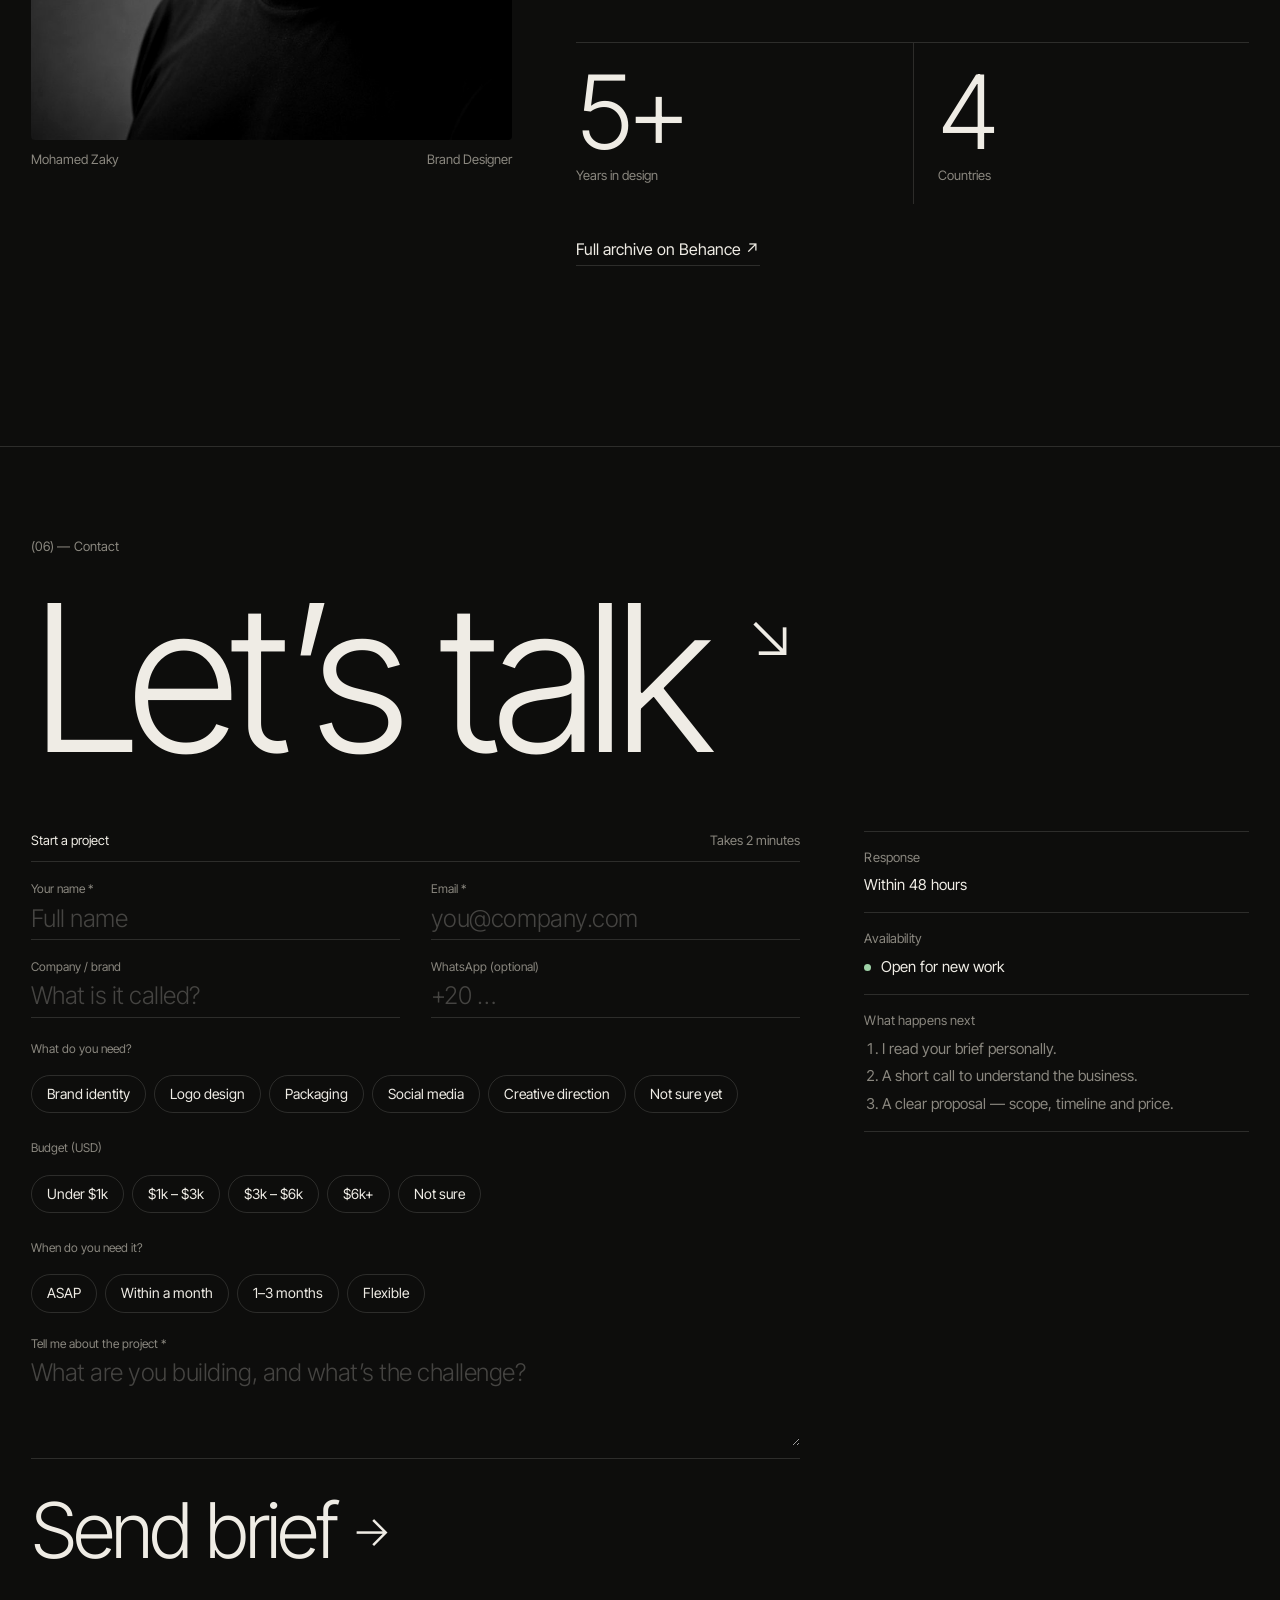
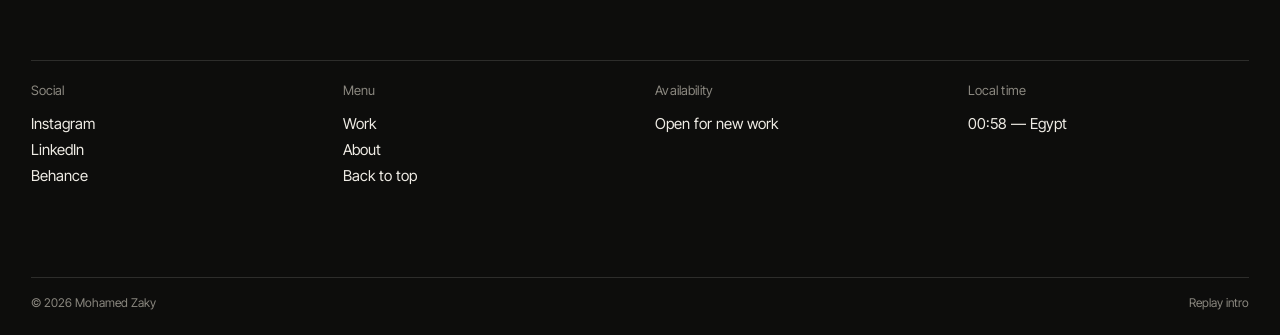
==== commit bd0e9cd8: "Add project brief form: services, budget, timeline, validation, Web3Forms delivery Co-Authored-By: C" ====
--- a/index.html
+++ b/index.html
@@ -143,9 +143,70 @@
   <!-- CONTACT -->
   <footer id="contact" class="contact">
     <p class="eyebrow">(06) — Contact</p>
-    <a class="talk" href="https://www.instagram.com/mozakydesign/" target="_blank" rel="noopener" data-cursor="Say hi">
-      <span class="talk-en">Let’s talk <i>↗</i></span>
-    </a>
+    <h2 class="talk"><span class="talk-en">Let’s talk <i>↘</i></span></h2>
+
+    <div class="brief">
+      <form class="brief-form" id="briefForm" novalidate>
+        <div class="brief-head"><span>Start a project</span><span class="muted">Takes 2 minutes</span></div>
+
+        <div class="field-row">
+          <label class="field"><span>Your name *</span><input name="name" type="text" autocomplete="name" placeholder="Full name" required></label>
+          <label class="field"><span>Email *</span><input name="email" type="email" autocomplete="email" placeholder="you@company.com" required></label>
+        </div>
+        <div class="field-row">
+          <label class="field"><span>Company / brand</span><input name="company" type="text" autocomplete="organization" placeholder="What is it called?"></label>
+          <label class="field"><span>WhatsApp (optional)</span><input name="phone" type="tel" autocomplete="tel" placeholder="+20 …"></label>
+        </div>
+
+        <fieldset class="chips">
+          <legend>What do you need?</legend>
+          <label><input type="checkbox" name="services" value="Brand identity"><span>Brand identity</span></label>
+          <label><input type="checkbox" name="services" value="Logo design"><span>Logo design</span></label>
+          <label><input type="checkbox" name="services" value="Packaging"><span>Packaging</span></label>
+          <label><input type="checkbox" name="services" value="Social media"><span>Social media</span></label>
+          <label><input type="checkbox" name="services" value="Creative direction"><span>Creative direction</span></label>
+          <label><input type="checkbox" name="services" value="Not sure yet"><span>Not sure yet</span></label>
+        </fieldset>
+
+        <fieldset class="chips">
+          <legend>Budget (USD)</legend>
+          <label><input type="radio" name="budget" value="Under $1k"><span>Under $1k</span></label>
+          <label><input type="radio" name="budget" value="$1k – $3k"><span>$1k – $3k</span></label>
+          <label><input type="radio" name="budget" value="$3k – $6k"><span>$3k – $6k</span></label>
+          <label><input type="radio" name="budget" value="$6k+"><span>$6k+</span></label>
+          <label><input type="radio" name="budget" value="Not sure"><span>Not sure</span></label>
+        </fieldset>
+
+        <fieldset class="chips">
+          <legend>When do you need it?</legend>
+          <label><input type="radio" name="timeline" value="ASAP"><span>ASAP</span></label>
+          <label><input type="radio" name="timeline" value="Within a month"><span>Within a month</span></label>
+          <label><input type="radio" name="timeline" value="1–3 months"><span>1–3 months</span></label>
+          <label><input type="radio" name="timeline" value="Flexible"><span>Flexible</span></label>
+        </fieldset>
+
+        <label class="field"><span>Tell me about the project *</span><textarea name="message" rows="3" placeholder="What are you building, and what’s the challenge?" required></textarea></label>
+        <input type="checkbox" name="botcheck" class="hp" tabindex="-1" autocomplete="off" aria-hidden="true">
+
+        <div class="brief-actions">
+          <button class="send" type="submit" data-cursor="Send"><span>Send brief</span> <i>→</i></button>
+          <p class="form-status" id="formStatus" role="status" aria-live="polite"></p>
+        </div>
+      </form>
+
+      <aside class="brief-side">
+        <div><span class="label">Response</span><span>Within 48 hours</span></div>
+        <div><span class="label">Availability</span><span><i class="dot"></i> Open for new work</span></div>
+        <div><span class="label">What happens next</span>
+          <ol class="next-steps">
+            <li>I read your brief personally.</li>
+            <li>A short call to understand the business.</li>
+            <li>A clear proposal — scope, timeline and price.</li>
+          </ol>
+        </div>
+      </aside>
+    </div>
+
     <div class="contact-grid">
       <div><span class="label">Social</span>
         <a href="https://www.instagram.com/mozakydesign/" target="_blank" rel="noopener">Instagram</a>
@@ -163,5 +224,6 @@
   <script src="js/projects.js"></script>
   <script src="js/common.js"></script>
   <script src="js/home.js"></script>
+  <script src="js/contact.js"></script>
 </body>
 </html>
--- a/css/styles.css
+++ b/css/styles.css
@@ -253,6 +253,49 @@
 .talk-en i { font-style: normal; font-size: .3em; vertical-align: top; display: inline-block; margin-top: .3em; transition: transform .5s var(--ease); }
 .talk:hover .talk-en { letter-spacing: -0.03em; }
 .talk:hover .talk-en i { transform: translate(8px, -8px); }
+/* ============ Brief form ============ */
+.talk { font-weight: 300; }
+.brief { display: grid; grid-template-columns: 2fr 1fr; gap: clamp(24px, 5vw, 90px); margin-top: 60px; }
+.brief-head { display: flex; justify-content: space-between; font-size: 13px; padding-bottom: 12px; border-bottom: 1px solid var(--line); }
+.field-row { display: grid; grid-template-columns: 1fr 1fr; gap: var(--gutter); }
+.field { display: block; padding: 18px 0 6px; border-bottom: 1px solid var(--line); transition: border-color .3s; }
+.field:focus-within { border-color: var(--ink); }
+.field > span { display: block; font-size: 12px; color: var(--muted); margin-bottom: 6px; }
+.field input, .field textarea {
+  width: 100%; background: none; border: 0; outline: 0; color: var(--ink);
+  font: 300 clamp(20px, 1.9vw, 30px)/1.2 var(--sans); letter-spacing: -0.02em; resize: vertical; padding: 0;
+}
+.field input::placeholder, .field textarea::placeholder { color: rgba(239,236,229,.25); }
+.field.invalid { border-color: #d9826f; }
+.chips { border: 0; padding: 22px 0 4px; display: flex; flex-wrap: wrap; gap: 8px; }
+.chips legend { font-size: 12px; color: var(--muted); margin-bottom: 10px; float: left; width: 100%; }
+.chips label { position: relative; }
+.chips input { position: absolute; opacity: 0; inset: 0; cursor: pointer; }
+.chips span { display: inline-block; padding: 8px 15px; border: 1px solid var(--line); border-radius: 99px; font-size: 14px; transition: background .25s, color .25s, border-color .25s; }
+.chips label:hover span { border-color: var(--ink); }
+.chips input:checked + span { background: var(--ink); color: var(--bg); border-color: var(--ink); }
+.chips input:focus-visible + span { outline: 2px solid var(--ink); outline-offset: 2px; }
+.hp { position: absolute; left: -9999px; }
+.brief-actions { display: flex; align-items: center; gap: 24px; flex-wrap: wrap; margin-top: 34px; }
+.send {
+  background: none; border: 0; color: var(--ink); cursor: pointer;
+  font: 300 clamp(48px, 6vw, 96px)/1 var(--sans); letter-spacing: -0.05em; display: inline-flex; align-items: center; gap: .2em;
+}
+.send i { font-style: normal; font-size: .55em; transition: transform .5s var(--ease); }
+.send:hover i { transform: translateX(12px); }
+.send:disabled { opacity: .4; cursor: wait; }
+.form-status { font-size: 15px; max-width: 34ch; }
+.form-status.ok { color: #9fd3a8; }
+.form-status.err { color: #e3a090; }
+.brief-side { display: flex; flex-direction: column; gap: 0; border-top: 1px solid var(--line); align-self: start; font-size: 15px; }
+.brief-side > div { padding: 16px 0; border-bottom: 1px solid var(--line); display: flex; flex-direction: column; gap: 4px; }
+.brief-side .label { margin-bottom: 4px; }
+.dot { display: inline-block; width: 7px; height: 7px; border-radius: 50%; background: #9fd3a8; margin-right: 6px; vertical-align: middle; animation: pulse 2.2s infinite; }
+.next-steps { padding-left: 1.2em; color: var(--muted); display: grid; gap: 6px; }
+.brief-done { padding: 60px 0; }
+.brief-done h3 { font-weight: 300; font-size: clamp(40px, 5vw, 80px); letter-spacing: -0.045em; line-height: 1; }
+.brief-done p { color: var(--muted); margin-top: 16px; font-size: 17px; }
+
 .contact-grid { display: grid; grid-template-columns: repeat(4, 1fr); gap: var(--gutter); margin-top: 90px; padding-top: 20px; border-top: 1px solid var(--line); font-size: 15px; }
 .contact-grid > div { display: flex; flex-direction: column; gap: 4px; }
 .contact-grid a:hover { text-decoration: underline; text-underline-offset: 3px; }
@@ -263,31 +306,60 @@
 .contact-slim .footer-bar { margin-top: 0; }
 
 /* ============ Case study ============ */
-.case-study { padding-top: 120px; }
-.cs-hero { padding: 0 var(--gutter) 60px; display: grid; grid-template-columns: 1fr 1fr; gap: 24px var(--gutter); }
-.cs-hero .eyebrow { grid-column: 1 / -1; }
-.cs-title { grid-column: 1 / -1; font-family: var(--display); font-weight: 400; font-size: clamp(80px, 15vw, 260px); line-height: .9; letter-spacing: -0.03em; }
+.case-study { padding-top: 84px; }
+.cs-hero { padding: 0 var(--gutter) 48px; display: grid; grid-template-columns: 1.1fr 1fr; gap: 28px var(--gutter); align-items: end; }
+.cs-topline { grid-column: 1 / -1; display: flex; justify-content: space-between; font-size: 13px; color: var(--muted); }
+.cs-topline a:hover { color: var(--ink); }
+.cs-title { grid-column: 1 / -1; font-family: var(--display); font-weight: 400; font-size: clamp(76px, 14vw, 240px); line-height: .9; letter-spacing: -0.03em; }
 .cs-tagline { font-weight: 300; font-size: clamp(22px, 2.4vw, 38px); line-height: 1.12; letter-spacing: -0.03em; max-width: 22ch; align-self: start; }
-.cs-meta { display: grid; grid-template-columns: repeat(2, 1fr); gap: 22px var(--gutter); border-top: 1px solid var(--line); padding-top: 18px; font-size: 15px; }
-.cs-meta dt { font-size: 12px; color: var(--muted); margin-bottom: 4px; }
+.cs-info { display: grid; grid-template-columns: repeat(auto-fit, minmax(150px, 1fr)); border-top: 1px solid var(--line); font-size: 14px; align-self: start; }
+.cs-info div { padding: 14px 16px 14px 0; border-bottom: 1px solid var(--line); }
+.cs-info dt { font-size: 11px; color: var(--muted); margin-bottom: 4px; text-transform: uppercase; letter-spacing: .08em; }
 .cs-cover { height: 92vh; overflow: hidden; margin: 0 var(--gutter); border-radius: 6px; }
 .cs-cover img { width: 100%; height: 100%; object-fit: cover; transform: scale(1.15); will-change: transform; }
-.cs-section { padding: 0 var(--gutter); }
-.cs-row { display: grid; grid-template-columns: 1fr 2fr; gap: var(--gutter); padding: clamp(70px, 9vw, 140px) 0 50px; border-bottom: 1px solid var(--line); margin-bottom: 40px; }
-.cs-label { font-size: 15px; display: flex; gap: 18px; }
-.cs-label span { color: var(--muted); }
-.cs-body p { font-weight: 300; font-size: clamp(22px, 2.3vw, 36px); line-height: 1.22; letter-spacing: -0.025em; max-width: 30ch; }
-.swatches { display: grid; grid-template-columns: repeat(auto-fit, minmax(120px, 1fr)); gap: 10px; margin-top: 40px; }
-.swatch { aspect-ratio: 1 / 1.2; background: var(--c); border-radius: 4px; border: 1px solid var(--line); display: flex; align-items: flex-end; padding: 12px; }
-.swatch span { font-size: 12px; mix-blend-mode: difference; color: #fff; }
-.cs-gallery { display: grid; grid-template-columns: 1fr 1fr; gap: 14px; margin-bottom: 14px; }
+
+.cs-content { padding: 0 var(--gutter); }
+.cs-text { display: grid; grid-template-columns: 1fr 2fr; gap: var(--gutter); padding: clamp(70px, 9vw, 130px) 0 clamp(50px, 6vw, 90px); }
+.cs-label { font-size: 14px; color: var(--accent-ink, var(--ink)); padding-top: .5em; }
+.cs-body p { font-weight: 300; font-size: clamp(21px, 2.1vw, 33px); line-height: 1.25; letter-spacing: -0.02em; max-width: 32ch; }
+.cs-body p + p { margin-top: 1em; color: var(--muted); }
+.cs-quote {
+  font-family: var(--display); font-style: italic; font-weight: 400;
+  font-size: clamp(40px, 5.6vw, 96px); line-height: 1.02; letter-spacing: -0.02em;
+  max-width: 16ch; padding: clamp(60px, 8vw, 120px) 0;
+}
+.cs-block { margin-bottom: 14px; }
 .cs-img { overflow: hidden; border-radius: 6px; background: #151513; }
-.cs-img.wide { grid-column: 1 / -1; }
-.cs-img img { width: 100%; height: 100%; object-fit: cover; }
-.cs-next { display: grid; grid-template-columns: 1fr auto; align-items: end; gap: 20px var(--gutter); margin: 140px var(--gutter) 60px; padding-top: 22px; border-top: 1px solid var(--line); }
+.cs-img img { width: 100%; height: auto; }
+.cs-img.board { background: #F4F2EE; padding: clamp(18px, 4vw, 70px); border-radius: 4px; }
+.cs-row-imgs { display: grid; grid-template-columns: repeat(var(--n), 1fr); gap: 14px; }
+.cs-row-imgs .cs-img img { height: 100%; object-fit: cover; }
+.cs-caption { font-size: 13px; color: var(--muted); padding-top: 10px; }
+.palette { display: flex; height: clamp(220px, 26vw, 380px); gap: 8px; }
+.pal { flex: var(--w) 1 0; min-width: 70px; background: var(--c); border-radius: 4px; border: 1px solid var(--line); display: flex; flex-direction: column; justify-content: flex-end; padding: 12px; font-size: 12px; color: #fff; mix-blend-mode: normal; transition: flex-grow .6s var(--ease); }
+.pal span { mix-blend-mode: difference; }
+.pal-name { font-size: 14px; }
+.pal:hover { flex-grow: calc(var(--w) * 1.6); }
+.keywords { list-style: none; font-weight: 300; font-size: clamp(30px, 3.8vw, 62px); line-height: 1.05; letter-spacing: -0.04em; text-transform: uppercase; }
+.keywords li:nth-child(even) { font-family: var(--display); font-style: italic; text-transform: none; letter-spacing: -0.01em; color: var(--muted); }
+
+.cs-credits { margin: 120px var(--gutter) 0; }
+.cs-credits-head { display: flex; justify-content: space-between; font-size: 13px; padding-bottom: 12px; border-bottom: 1px solid var(--line); }
+.cs-credits-head span:last-child { color: var(--muted); }
+.credit { display: grid; grid-template-columns: 1fr 2fr; gap: var(--gutter); padding: 14px 0; border-bottom: 1px solid var(--line); font-size: 13px; color: var(--muted); align-items: baseline; }
+.credit b { font-weight: 400; font-size: clamp(20px, 1.8vw, 28px); color: var(--ink); letter-spacing: -0.02em; }
+
+.cs-cta { margin: 120px var(--gutter) 0; padding: clamp(32px, 5vw, 70px); border-radius: 6px; background: color-mix(in srgb, var(--accent) 50%, #0D0D0C); display: grid; gap: 22px; justify-items: start; }
+.cs-cta .eyebrow { color: rgba(239,236,229,.7); }
+.cs-cta h2 { font-weight: 300; font-size: clamp(38px, 5vw, 84px); line-height: .98; letter-spacing: -0.045em; }
+.pill-lg { border: 1px solid var(--ink); border-radius: 99px; padding: 14px 24px; font-size: 15px; transition: background .3s, color .3s; }
+.pill-lg:hover { background: var(--ink); color: var(--bg); }
+
+.cs-next { display: grid; grid-template-columns: 1fr auto; align-items: end; gap: 20px var(--gutter); margin: 120px var(--gutter) 60px; padding-top: 22px; border-top: 1px solid var(--line); }
 .cs-next .eyebrow { grid-column: 1 / -1; }
-.cs-next-name { font-family: var(--display); font-size: clamp(56px, 10vw, 180px); line-height: .9; letter-spacing: -0.03em; transition: letter-spacing .7s var(--ease); }
-.cs-next:hover .cs-next-name { letter-spacing: 0; }
+.cs-next-name { font-weight: 300; font-size: clamp(56px, 10vw, 180px); line-height: .9; letter-spacing: -0.055em; }
+.cs-next-name i { font-style: normal; font-size: .45em; display: inline-block; transition: transform .5s var(--ease); }
+.cs-next:hover .cs-next-name i { transform: translateX(14px); }
 .cs-next-img { width: clamp(160px, 22vw, 360px); aspect-ratio: 4 / 3; overflow: hidden; border-radius: 6px; }
 .cs-next-img img { width: 100%; height: 100%; object-fit: cover; transition: transform 1.2s var(--ease); }
 .cs-next:hover .cs-next-img img { transform: scale(1.08); }
@@ -308,8 +380,10 @@
   .about-grid { grid-template-columns: 1fr; }
   .portrait { position: static; max-width: 460px; }
   .contact-grid { grid-template-columns: 1fr 1fr; row-gap: 32px; }
+  .brief { grid-template-columns: 1fr; }
   .cs-hero { grid-template-columns: 1fr; }
-  .cs-row { grid-template-columns: 1fr; }
+  .cs-text { grid-template-columns: 1fr; gap: 16px; }
+  .credit { grid-template-columns: 1fr; gap: 4px; }
 }
 @media (max-width: 640px) {
   .nav { gap: 16px; font-size: 14px; }
@@ -324,8 +398,11 @@
   .section-note { justify-self: start; }
   .card { height: 82svh; top: calc(64px + var(--i) * 8px); }
   .card-cta { margin-left: 0; }
+  .field-row { grid-template-columns: 1fr; gap: 0; }
   .cs-cover { height: 60svh; }
-  .cs-gallery { grid-template-columns: 1fr; }
+  .cs-row-imgs { grid-template-columns: 1fr 1fr; }
+  .palette { flex-direction: column; height: auto; }
+  .pal { min-height: 70px; }
   .cs-next { grid-template-columns: 1fr; }
 }
 @media (prefers-reduced-motion: reduce) {
